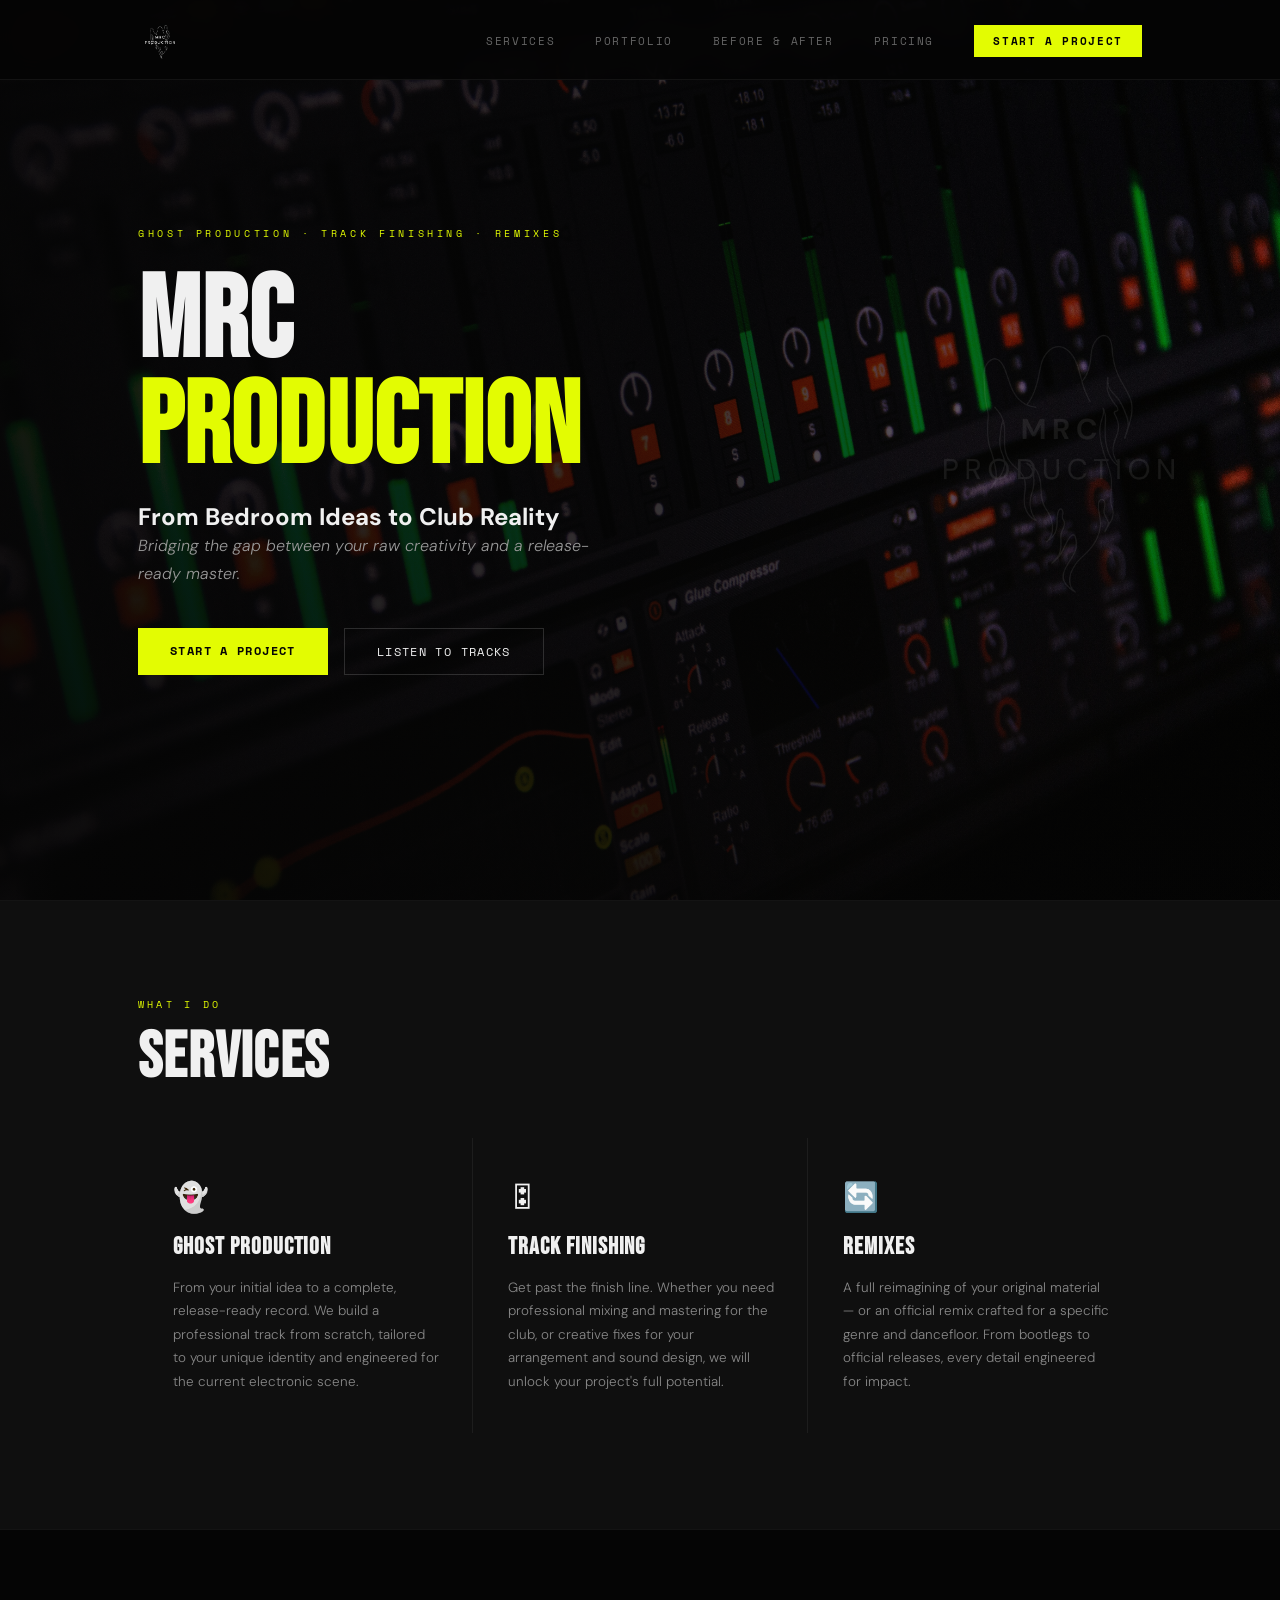
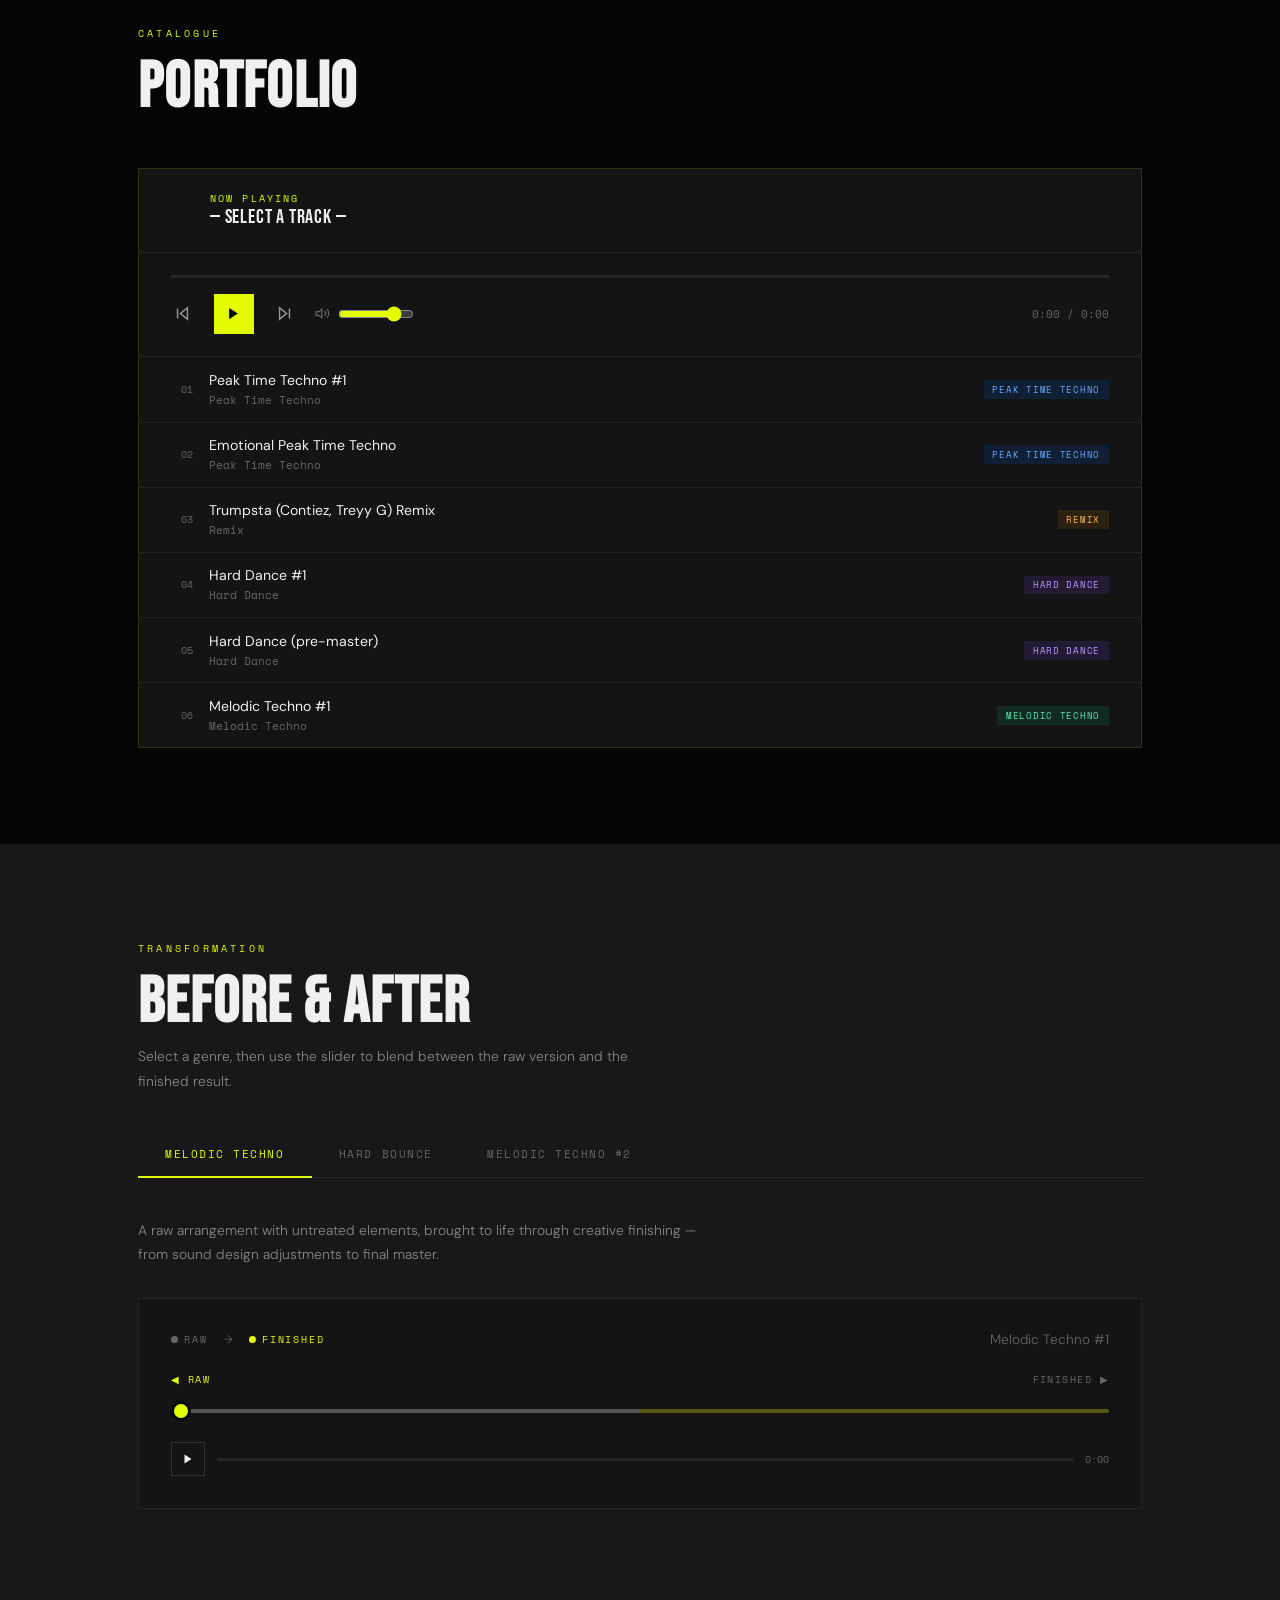
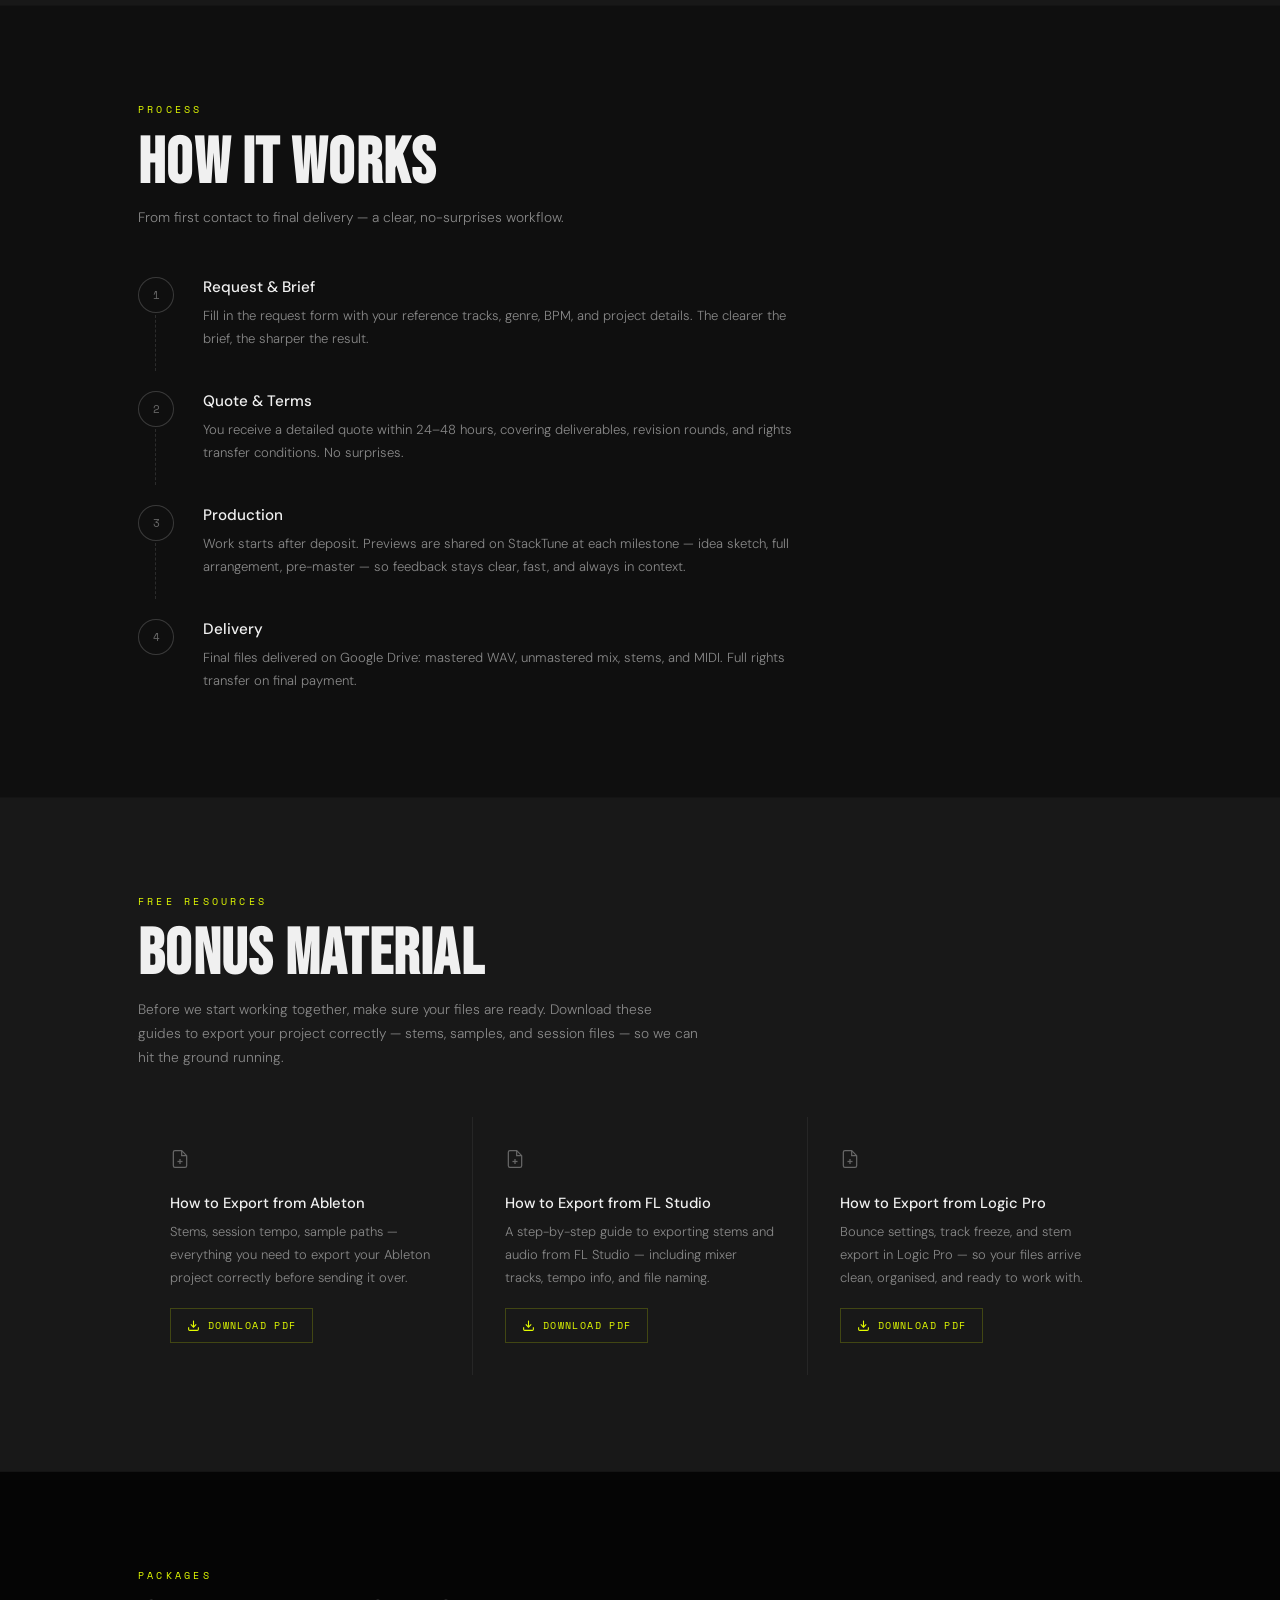
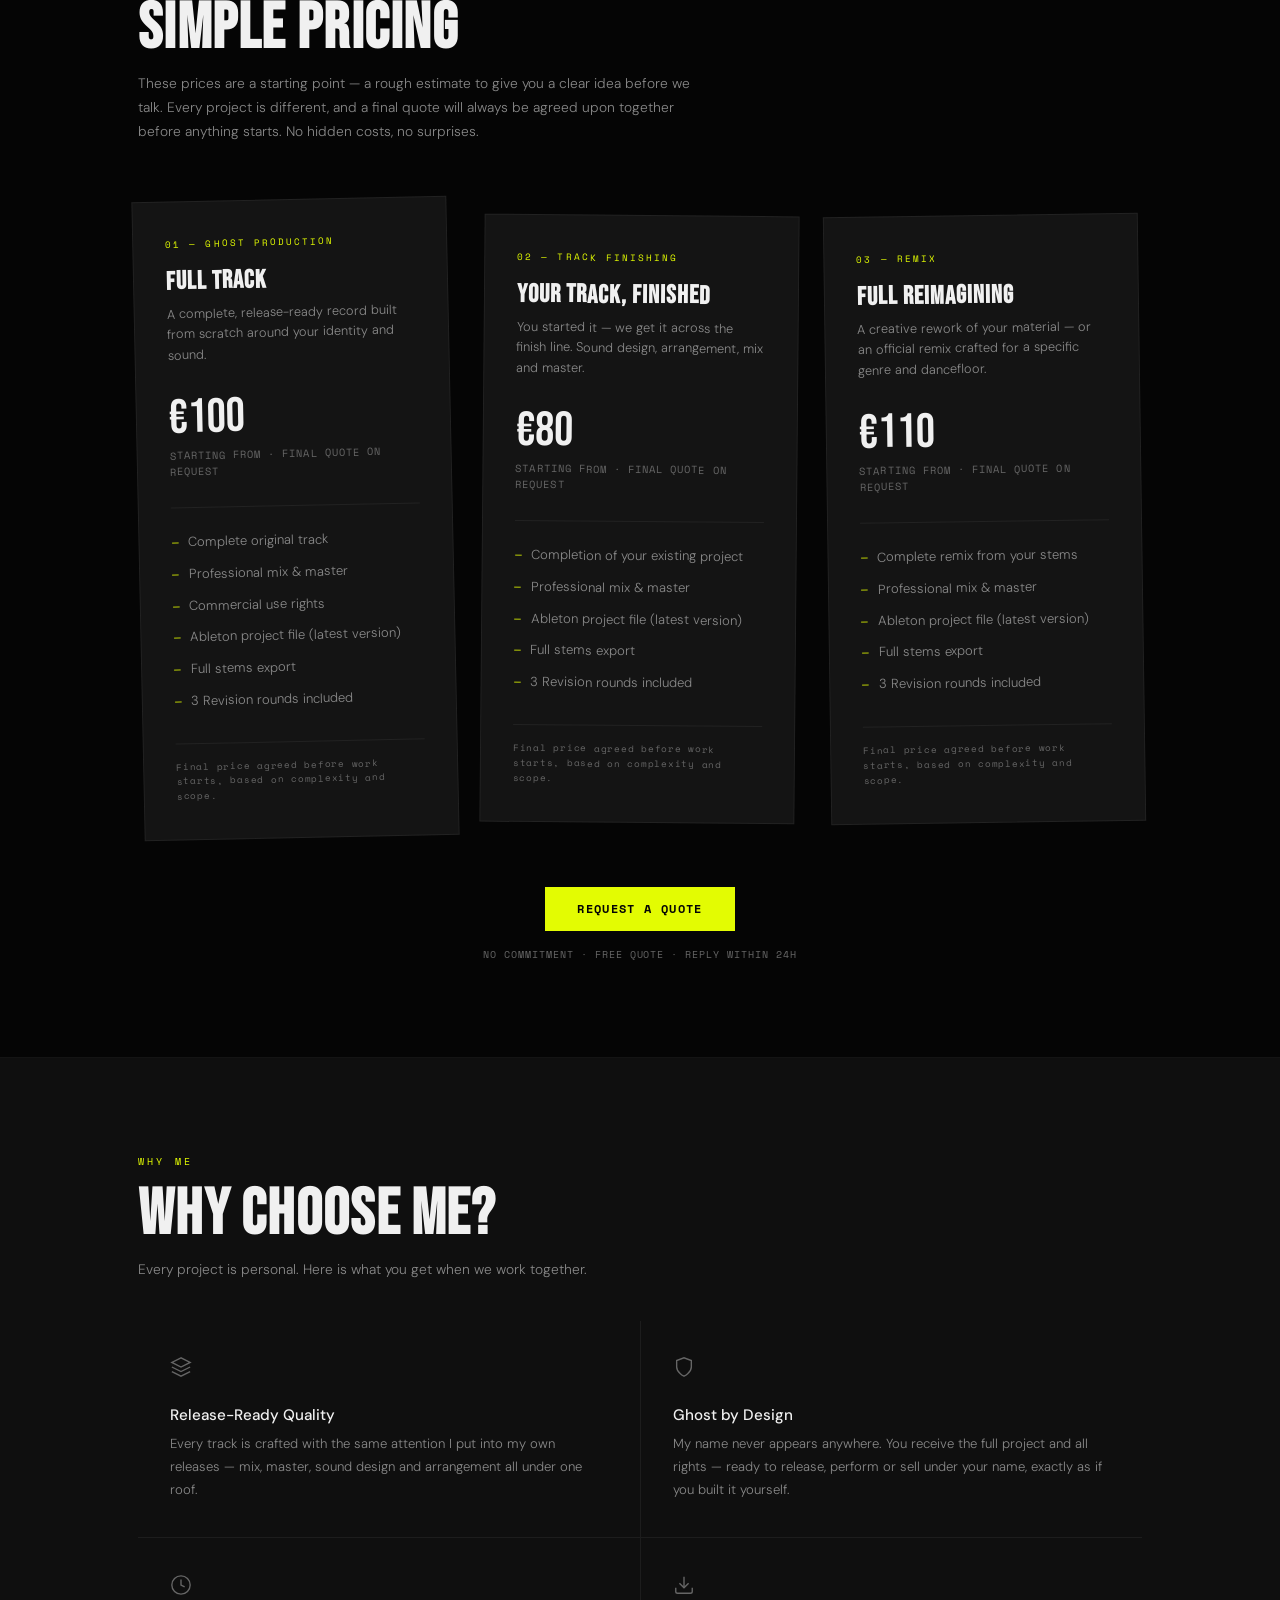
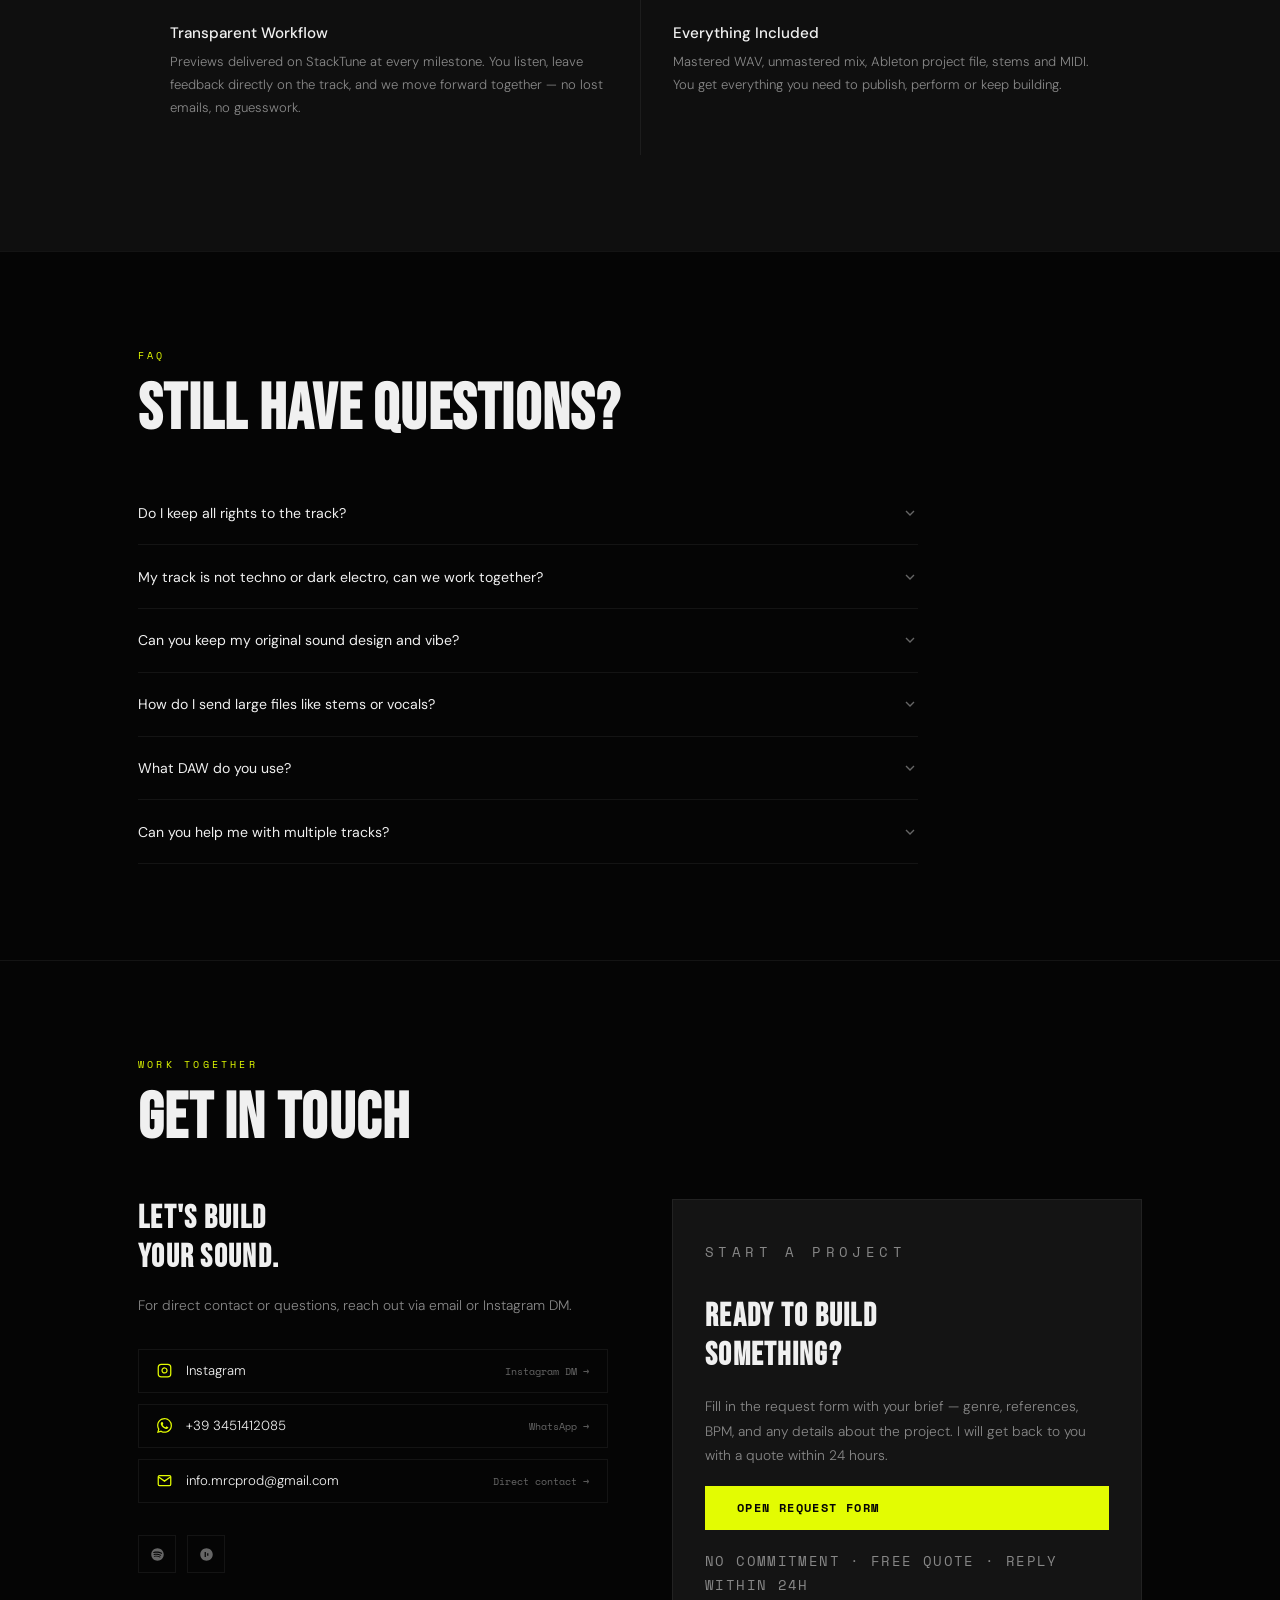
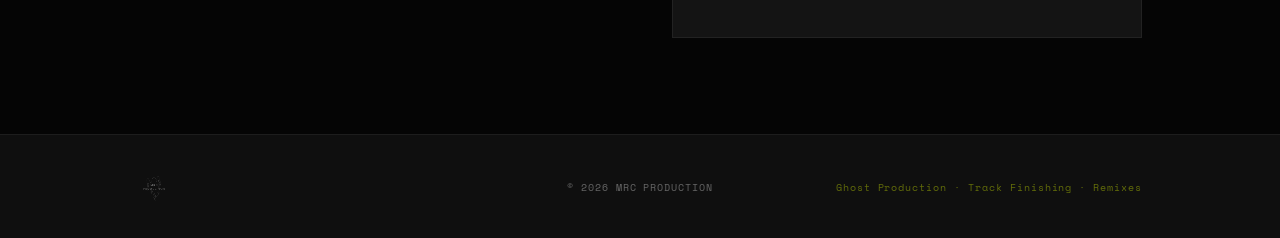
==== index.html @ 5db88b5e "Initial commit" ====
<!DOCTYPE html>
<html lang="en">
<head>
<meta charset="UTF-8">
<meta name="viewport" content="width=device-width, initial-scale=1.0">
<title>MRC Production</title>
<link rel="preconnect" href="https://fonts.googleapis.com">
<link rel="preconnect" href="https://fonts.gstatic.com" crossorigin>
<link href="https://fonts.googleapis.com/css2?family=Bebas+Neue&family=Space+Mono:ital,wght@0,400;0,700;1,400&family=DM+Sans:ital,wght@0,300;0,400;0,500;1,300&display=swap" rel="stylesheet">
<link rel="stylesheet" href="css/style.css">
</head>
<body>

<!-- NAV -->
<nav>
  <div class="nav-inner">
    <img src="img/logo.png" alt="MRC Production" class="nav-logo" id="nav-logo">
    <ul class="nav-links">
      <li><a href="#services">Services</a></li>
      <li><a href="#portfolio">Portfolio</a></li>
      <li><a href="#ba">Before &amp; After</a></li>
      <li><a href="#pricing">Pricing</a></li>
      <li><a href="#contact" class="nav-cta">Start a Project</a></li>
    </ul>
    <button class="nav-hamburger" id="nav-hamburger" aria-label="Menu">
      <span></span><span></span><span></span>
    </button>
  </div>
</nav>

<!-- MOBILE MENU OVERLAY -->
<div class="mobile-menu" id="mobile-menu">
  <ul>
    <li><a href="#services">Services</a></li>
    <li><a href="#portfolio">Portfolio</a></li>
    <li><a href="#ba">Before &amp; After</a></li>
    <li><a href="#pricing">Pricing</a></li>
    <li><a href="#contact" class="nav-cta">Start a Project</a></li>
  </ul>
</div>
  </div>


<!-- HERO -->
<section id="hero">
  <div class="hero-glow"></div>
  <img src="img/logo.png" alt="" class="hero-logo-bg" aria-hidden="true">
  <div class="container">
    <div class="hero-inner">
      <p class="hero-eyebrow">Ghost Production · Track Finishing · Remixes</p>
      <h1 class="hero-h1">MRC <br><em>PRODUCTION</em></h1>
      <h2 class="hero-h2">From Bedroom Ideas to Club Reality</h2>
      <p class="hero-sub">Bridging the gap between your raw creativity and a release-ready master.</p>
      <div class="hero-btns">
        <a href="https://tally.so/r/KYkYyA" target="_blank" class="btn-acid">Start a Project</a>
        <a href="#portfolio" class="btn-ghost">Listen to tracks</a>
      </div>
    </div>
  </div>
</section>

<hr class="divider">

<!-- SERVICES -->
<section id="services">
  <div class="container">
    <p class="s-tag">What I do</p>
    <h2 class="s-title">Services</h2>
    <div class="svc-grid">
      <div class="svc-card">
        <div class="svc-icon">👻</div>
        <h3>Ghost Production</h3>
        <p>From your initial idea to a complete, release-ready record. We build a professional track from scratch, tailored to your unique identity and engineered for the current electronic scene.</p>
      </div>
      <div class="svc-card">
        <div class="svc-icon">🎛</div>
        <h3>Track Finishing</h3>
        <p>Get past the finish line. Whether you need professional mixing and mastering for the club, or creative fixes for your arrangement and sound design, we will unlock your project's full potential.</p>
      </div>
      <div class="svc-card">
        <div class="svc-icon">🔄</div>
        <h3>Remixes</h3>
        <p>A full reimagining of your original material — or an official remix crafted for a specific genre and dancefloor. From bootlegs to official releases, every detail engineered for impact.</p>
      </div>
    </div>
  </div>
</section>

<hr class="divider">

<!-- PORTFOLIO -->
<section id="portfolio">
  <div class="container">
    <p class="s-tag">Catalogue</p>
    <h2 class="s-title">Portfolio</h2>
    <audio id="main-audio" preload="none"></audio>
    <div class="playlist-shell">
      <div class="pl-header">
        <div class="waveform" id="waveform">
          <div class="wb"></div><div class="wb"></div><div class="wb"></div>
          <div class="wb"></div><div class="wb"></div>
        </div>
        <div>
          <div class="np-label">Now Playing</div>
          <div id="np-title">— Select a track —</div>
        </div>
        <div id="np-genre"></div>
      </div>
      <div class="pl-controls">
        <div class="prog-wrap" id="main-prog-wrap"><div class="prog-fill" id="main-prog"></div></div>
        <div class="ctrl-row">
          <button class="cbtn" id="btn-prev">
            <svg width="17" height="17" viewBox="0 0 24 24" fill="none" stroke="currentColor" stroke-width="2"><polygon points="19 20 9 12 19 4 19 20"/><line x1="5" y1="19" x2="5" y2="5"/></svg>
          </button>
          <button class="pbtn" id="btn-play">
            <svg id="play-ic" width="15" height="15" viewBox="0 0 24 24" fill="currentColor"><polygon points="5 3 19 12 5 21 5 3"/></svg>
            <svg id="pause-ic" width="15" height="15" viewBox="0 0 24 24" fill="currentColor" style="display:none"><rect x="6" y="4" width="4" height="16"/><rect x="14" y="4" width="4" height="16"/></svg>
          </button>
          <button class="cbtn" id="btn-next">
            <svg width="17" height="17" viewBox="0 0 24 24" fill="none" stroke="currentColor" stroke-width="2"><polygon points="5 4 15 12 5 20 5 4"/><line x1="19" y1="5" x2="19" y2="19"/></svg>
          </button>
          <div class="vol-wrap">
            <svg width="15" height="15" viewBox="0 0 24 24" fill="none" stroke="currentColor" stroke-width="2" style="color:var(--muted)"><polygon points="11 5 6 9 2 9 2 15 6 15 11 19 11 5"/><path d="M19.07 4.93a10 10 0 0 1 0 14.14"/><path d="M15.54 8.46a5 5 0 0 1 0 7.07"/></svg>
            <input type="range" id="vol" min="0" max="1" step="0.05" value="0.8">
          </div>
          <div class="time-d"><span id="cur-t">0:00</span> / <span id="dur-t">0:00</span></div>
        </div>
      </div>
      <ul class="track-list" id="track-list"></ul>
    </div>
  </div>
</section>

<hr class="divider">

<!-- BEFORE / AFTER -->
<section id="ba">
  <div class="container">
    <p class="s-tag">Transformation</p>
    <h2 class="s-title">Before &amp; After</h2>
    <p style="color:#888;font-size:0.86rem;max-width:520px;line-height:1.75;margin-top:0.6rem">
      Select a genre, then use the slider to blend between the raw version and the finished result.
    </p>
    <div class="genre-tabs">
      <button class="gtab active" data-genre="melodic-techno">Melodic Techno</button>
      <button class="gtab" data-genre="hard-bounce">Hard Bounce</button>
      <button class="gtab" data-genre="melodic-techno-2">Melodic Techno #2</button>
    </div>

    <!-- MELODIC TECHNO PANEL -->
    <div class="ba-panel active" data-panel="melodic-techno">
      <p class="ba-desc">A raw arrangement with untreated elements, brought to life through creative finishing — from sound design adjustments to final master.</p>
      <div class="ab-player">
        <div class="ab-track-row">
          <div class="ab-labels">
            <span class="ab-lbl before"><span class="ab-dot dot-b"></span> Raw</span>
            <span style="color:var(--muted);font-size:0.7rem">→</span>
            <span class="ab-lbl after"><span class="ab-dot dot-a"></span> Finished</span>
          </div>
          <span class="ab-track-name" style="font-size:0.85rem;color:var(--muted)">Melodic Techno #1</span>
        </div>
        <div class="ab-slider-wrap">
          <div class="ab-slider-label">
            <span class="active-side" id="lbl-techno-l">◀ RAW</span>
            <span id="lbl-techno-r" style="color:var(--muted)">FINISHED ▶</span>
          </div>
          <input type="range" class="ab-range" min="0" max="100" value="0" id="ab-techno-slider">
        </div>
        <div class="mini-play-row" id="ab-techno-player">
          <button class="mini-pbtn" id="ab-techno-btn">
            <svg width="12" height="12" viewBox="0 0 24 24" fill="currentColor"><polygon points="5 3 19 12 5 21 5 3"/></svg>
          </button>
          <div class="mini-prog" id="ab-techno-prog"><div class="mini-fill" id="ab-techno-fill"></div></div>
          <div class="mini-time" id="ab-techno-time">0:00</div>
        </div>
      </div>
    </div>

    <!-- HARD BOUNCE PANEL -->
    <div class="ba-panel" data-panel="hard-bounce">
      <p class="ba-desc">A raw creative sketch built around a precise client brief — taken from rough idea to finished record through sound design, arrangement and full technical treatment.</p>
      <div class="ab-player">
        <div class="ab-track-row">
          <div class="ab-labels">
            <span class="ab-lbl before"><span class="ab-dot dot-b"></span> Raw</span>
            <span style="color:var(--muted);font-size:0.7rem">→</span>
            <span class="ab-lbl after"><span class="ab-dot dot-a"></span> Finished</span>
          </div>
          <span class="ab-track-name" style="font-size:0.85rem;color:var(--muted)">Hard Bounce #1</span>
        </div>
        <div class="ab-slider-wrap">
          <div class="ab-slider-label">
            <span class="active-side" id="lbl-dark-l">◀ RAW</span>
            <span id="lbl-dark-r" style="color:var(--muted)">FINISHED ▶</span>
          </div>
          <input type="range" class="ab-range" min="0" max="100" value="0" id="ab-dark-slider">
        </div>
        <div class="mini-play-row" id="ab-dark-player">
          <button class="mini-pbtn" id="ab-dark-btn">
            <svg width="12" height="12" viewBox="0 0 24 24" fill="currentColor"><polygon points="5 3 19 12 5 21 5 3"/></svg>
          </button>
          <div class="mini-prog" id="ab-dark-prog"><div class="mini-fill" id="ab-dark-fill"></div></div>
          <div class="mini-time" id="ab-dark-time">0:00</div>
        </div>
      </div>
    </div>

    <!-- MELODIC TECHNO 2 PANEL -->
    <div class="ba-panel" data-panel="melodic-techno-2">
      <p class="ba-desc">A delicate, hypnotic track where the subtleties matter most — clean space, tonal balance, and movement refined from demo to release.</p>
      <div class="ab-player">
        <div class="ab-track-row">
          <div class="ab-labels">
            <span class="ab-lbl before"><span class="ab-dot dot-b"></span> Raw</span>
            <span style="color:var(--muted);font-size:0.7rem">→</span>
            <span class="ab-lbl after"><span class="ab-dot dot-a"></span> Finished</span>
          </div>
          <span class="ab-track-name" style="font-size:0.85rem;color:var(--muted)">Melodic Techno #2</span>
        </div>
        <div class="ab-slider-wrap">
          <div class="ab-slider-label">
            <span class="active-side" id="lbl-min-l">◀ RAW</span>
            <span id="lbl-min-r" style="color:var(--muted)">FINISHED ▶</span>
          </div>
          <input type="range" class="ab-range" min="0" max="100" value="0" id="ab-min-slider">
        </div>
        <div class="mini-play-row" id="ab-min-player">
          <button class="mini-pbtn" id="ab-min-btn">
            <svg width="12" height="12" viewBox="0 0 24 24" fill="currentColor"><polygon points="5 3 19 12 5 21 5 3"/></svg>
          </button>
          <div class="mini-prog" id="ab-min-prog"><div class="mini-fill" id="ab-min-fill"></div></div>
          <div class="mini-time" id="ab-min-time">0:00</div>
        </div>
      </div>
    </div>
  </div>
</section>

<hr class="divider">

<!-- HOW I WORK -->
<section id="how">
  <div class="container">
    <p class="s-tag">Process</p>
    <h2 class="s-title">How It Works</h2>
    <p style="color:#888;font-size:0.86rem;max-width:520px;line-height:1.75;margin-top:0.6rem">
      From first contact to final delivery — a clear, no-surprises workflow.
    </p>
    <div class="how-list">
      <div class="how-item">
        <div class="how-num">1</div>
        <div class="how-body">
          <h3>Request &amp; Brief</h3>
          <p>Fill in the request form with your reference tracks, genre, BPM, and project details. The clearer the brief, the sharper the result.</p>
        </div>
      </div>
      <div class="how-item">
        <div class="how-num">2</div>
        <div class="how-body">
          <h3>Quote &amp; Terms</h3>
          <p>You receive a detailed quote within 24–48 hours, covering deliverables, revision rounds, and rights transfer conditions. No surprises.</p>
        </div>
      </div>
      <div class="how-item">
        <div class="how-num">3</div>
        <div class="how-body">
          <h3>Production</h3>
          <p>Work starts after deposit. Previews are shared on StackTune at each milestone — idea sketch, full arrangement, pre-master — so feedback stays clear, fast, and always in context.</p>
        </div>
      </div>
      <div class="how-item">
        <div class="how-num">4</div>
        <div class="how-body">
          <h3>Delivery</h3>
          <p>Final files delivered on Google Drive: mastered WAV, unmastered mix, stems, and MIDI. Full rights transfer on final payment.</p>
        </div>
      </div>
    </div>
  </div>
</section>

<hr class="divider">

<!-- BONUS MATERIAL -->
<section id="bonus">
  <div class="container">
    <p class="s-tag">Free Resources</p>
    <h2 class="s-title">Bonus Material</h2>
    <p class="bonus-intro">
      Before we start working together, make sure your files are ready.
      Download these guides to export your project correctly — stems, samples, and session files — so we can hit the ground running.
    </p>
    <div class="bonus-grid">

      <div class="bonus-card reveal">
        <div class="bonus-icon">
          <svg width="20" height="20" viewBox="0 0 24 24" fill="none" stroke="currentColor" stroke-width="1.5"><path d="M14 2H6a2 2 0 0 0-2 2v16a2 2 0 0 0 2 2h12a2 2 0 0 0 2-2V8z"/><polyline points="14 2 14 8 20 8"/><line x1="12" y1="18" x2="12" y2="12"/><line x1="9" y1="15" x2="15" y2="15"/></svg>
        </div>
        <div class="bonus-body">
          <h3>How to Export from Ableton</h3>
          <p>Stems, session tempo, sample paths — everything you need to export your Ableton project correctly before sending it over.</p>
        </div>
        <a href="pdf/export-ableton.pdf" target="_blank" class="bonus-dl" download>
          <svg width="13" height="13" viewBox="0 0 24 24" fill="none" stroke="currentColor" stroke-width="2"><path d="M21 15v4a2 2 0 0 1-2 2H5a2 2 0 0 1-2-2v-4"/><polyline points="7 10 12 15 17 10"/><line x1="12" y1="15" x2="12" y2="3"/></svg>
          Download PDF
        </a>
      </div>

      <div class="bonus-card reveal">
        <div class="bonus-icon">
          <svg width="20" height="20" viewBox="0 0 24 24" fill="none" stroke="currentColor" stroke-width="1.5"><path d="M14 2H6a2 2 0 0 0-2 2v16a2 2 0 0 0 2 2h12a2 2 0 0 0 2-2V8z"/><polyline points="14 2 14 8 20 8"/><line x1="12" y1="18" x2="12" y2="12"/><line x1="9" y1="15" x2="15" y2="15"/></svg>
        </div>
        <div class="bonus-body">
          <h3>How to Export from FL Studio</h3>
          <p>A step-by-step guide to exporting stems and audio from FL Studio — including mixer tracks, tempo info, and file naming.</p>
        </div>
        <a href="pdf/export-fl-studio.pdf" target="_blank" class="bonus-dl" download>
          <svg width="13" height="13" viewBox="0 0 24 24" fill="none" stroke="currentColor" stroke-width="2"><path d="M21 15v4a2 2 0 0 1-2 2H5a2 2 0 0 1-2-2v-4"/><polyline points="7 10 12 15 17 10"/><line x1="12" y1="15" x2="12" y2="3"/></svg>
          Download PDF
        </a>
      </div>

      <div class="bonus-card reveal">
        <div class="bonus-icon">
          <svg width="20" height="20" viewBox="0 0 24 24" fill="none" stroke="currentColor" stroke-width="1.5"><path d="M14 2H6a2 2 0 0 0-2 2v16a2 2 0 0 0 2 2h12a2 2 0 0 0 2-2V8z"/><polyline points="14 2 14 8 20 8"/><line x1="12" y1="18" x2="12" y2="12"/><line x1="9" y1="15" x2="15" y2="15"/></svg>
        </div>
        <div class="bonus-body">
          <h3>How to Export from Logic Pro</h3>
          <p>Bounce settings, track freeze, and stem export in Logic Pro — so your files arrive clean, organised, and ready to work with.</p>
        </div>
        <a href="pdf/export-logic.pdf" target="_blank" class="bonus-dl" download>
          <svg width="13" height="13" viewBox="0 0 24 24" fill="none" stroke="currentColor" stroke-width="2"><path d="M21 15v4a2 2 0 0 1-2 2H5a2 2 0 0 1-2-2v-4"/><polyline points="7 10 12 15 17 10"/><line x1="12" y1="15" x2="12" y2="3"/></svg>
          Download PDF
        </a>
      </div>

    </div>
  </div>
</section>

<hr class="divider">

<!-- PRICING -->
<section id="pricing">
  <div class="container">
    <p class="s-tag">Packages</p>
    <h2 class="s-title">Simple Pricing</h2>
    <p class="pricing-intro">
      These prices are a starting point — a rough estimate to give you a clear idea before we talk.
      Every project is different, and a final quote will always be agreed upon together before anything starts.
      No hidden costs, no surprises.
    </p>

    <div class="pricing-grid">

      <!-- GHOST PRODUCTION -->
      <div class="pricing-card">
        <div class="pricing-tag">01 — Ghost Production</div>
        <h3>Full Track</h3>
        <p class="pricing-sub">A complete, release-ready record built from scratch around your identity and sound.</p>
        <div class="pricing-price">
          <span class="amount">€100</span>
          <span class="suffix">STARTING FROM · FINAL QUOTE ON REQUEST</span>
        </div>
        <hr class="pricing-divider">
        <ul class="pricing-features">
          <li>Complete original track</li>
          <li>Professional mix &amp; master</li>
          <li>Commercial use rights</li>
          <li>Ableton project file (latest version)</li>
          <li>Full stems export</li>
          <li>3 Revision rounds included</li>
        </ul>
        <p class="pricing-disclaimer">Final price agreed before work starts, based on complexity and scope.</p>
      </div>

      <!-- TRACK FINISHING -->
      <div class="pricing-card">
        <div class="pricing-tag">02 — Track Finishing</div>
        <h3>Your Track, Finished</h3>
        <p class="pricing-sub">You started it — we get it across the finish line. Sound design, arrangement, mix and master.</p>
        <div class="pricing-price">
          <span class="amount">€80</span>
          <span class="suffix">STARTING FROM · FINAL QUOTE ON REQUEST</span>
        </div>
        <hr class="pricing-divider">
        <ul class="pricing-features">
          <li>Completion of your existing project</li>
          <li>Professional mix &amp; master</li>
          <li>Ableton project file (latest version)</li>
          <li>Full stems export</li>
          <li>3 Revision rounds included</li>
        </ul>
        <p class="pricing-disclaimer">Final price agreed before work starts, based on complexity and scope.</p>
      </div>

      <!-- REMIX -->
      <div class="pricing-card">
        <div class="pricing-tag">03 — Remix</div>
        <h3>Full Reimagining</h3>
        <p class="pricing-sub">A creative rework of your material — or an official remix crafted for a specific genre and dancefloor.</p>
        <div class="pricing-price">
          <span class="amount">€110</span>
          <span class="suffix">STARTING FROM · FINAL QUOTE ON REQUEST</span>
        </div>
        <hr class="pricing-divider">
        <ul class="pricing-features">
          <li>Complete remix from your stems</li>
          <li>Professional mix &amp; master</li>
          <li>Ableton project file (latest version)</li>
          <li>Full stems export</li>
          <li>3 Revision rounds included</li>
        </ul>
        <p class="pricing-disclaimer">Final price agreed before work starts, based on complexity and scope.</p>
      </div>

    </div>

    <div class="pricing-cta">
      <a href="https://tally.so/r/KYkYyA" target="_blank" class="btn-acid">Request a Quote</a>
      <p>NO COMMITMENT · FREE QUOTE · REPLY WITHIN 24H</p>
    </div>
  </div>
</section>

<hr class="divider">

<!-- WHY CHOOSE ME -->
<section id="why">
  <div class="container">
    <p class="s-tag">Why Me</p>
    <h2 class="s-title">Why Choose Me?</h2>
    <p class="why-intro">Every project is personal. Here is what you get when we work together.</p>

    <div class="why-grid">

      <div class="why-card">
        <div class="why-icon">
          <svg width="22" height="22" viewBox="0 0 24 24" fill="none" stroke="currentColor" stroke-width="1.5">
            <path d="M12 2L2 7l10 5 10-5-10-5z"/><path d="M2 17l10 5 10-5"/><path d="M2 12l10 5 10-5"/>
          </svg>
        </div>
        <h3>Release-Ready Quality</h3>
        <p>Every track is crafted with the same attention I put into my own releases — mix, master, sound design and arrangement all under one roof.</p>
      </div>

      <div class="why-card">
        <div class="why-icon">
          <svg width="22" height="22" viewBox="0 0 24 24" fill="none" stroke="currentColor" stroke-width="1.5">
            <path d="M12 22s8-4 8-10V5l-8-3-8 3v7c0 6 8 10 8 10z"/>
          </svg>
        </div>
        <h3>Ghost by Design</h3>
        <p>My name never appears anywhere. You receive the full project and all rights — ready to release, perform or sell under your name, exactly as if you built it yourself.</p>
      </div>

      <div class="why-card">
        <div class="why-icon">
          <svg width="22" height="22" viewBox="0 0 24 24" fill="none" stroke="currentColor" stroke-width="1.5">
            <circle cx="12" cy="12" r="10"/><polyline points="12 6 12 12 16 14"/>
          </svg>
        </div>
        <h3>Transparent Workflow</h3>
        <p>Previews delivered on StackTune at every milestone. You listen, leave feedback directly on the track, and we move forward together — no lost emails, no guesswork.</p>
      </div>

      <div class="why-card">
        <div class="why-icon">
          <svg width="22" height="22" viewBox="0 0 24 24" fill="none" stroke="currentColor" stroke-width="1.5">
            <path d="M21 15v4a2 2 0 0 1-2 2H5a2 2 0 0 1-2-2v-4"/><polyline points="7 10 12 15 17 10"/><line x1="12" y1="15" x2="12" y2="3"/>
          </svg>
        </div>
        <h3>Everything Included</h3>
        <p>Mastered WAV, unmastered mix, Ableton project file, stems and MIDI. You get everything you need to publish, perform or keep building.</p>
      </div>

    </div>
  </div>
</section>

<hr class="divider">

<!-- FAQ -->
<section id="faq">
  <div class="container">
    <p class="s-tag">FAQ</p>
    <h2 class="s-title">Still Have Questions?</h2>

    <div class="faq-list">

      <div class="faq-item">
        <button class="faq-question">
          <span>Do I keep all rights to the track?</span>
          <svg class="faq-arrow" width="16" height="16" viewBox="0 0 24 24" fill="none" stroke="currentColor" stroke-width="2"><polyline points="6 9 12 15 18 9"/></svg>
        </button>
        <div class="faq-answer">
          <p>Yes, fully. On final payment you receive a complete transfer of rights — no co-credits, no royalty claims, no NDA to chase. The track is yours to release, sell or perform under your name with no strings attached.</p>
        </div>
      </div>

      <div class="faq-item">
        <button class="faq-question">
          <span>My track is not techno or dark electro, can we work together?</span>
          <svg class="faq-arrow" width="16" height="16" viewBox="0 0 24 24" fill="none" stroke="currentColor" stroke-width="2"><polyline points="6 9 12 15 18 9"/></svg>
        </button>
        <div class="faq-answer">
          <p>Techno, dark electro and minimal are where I work best, but I am open to adjacent genres — industrial, EBM, dub techno, experimental club music. If you are unsure, just send a brief and we will figure out together if it is a good fit.</p>
        </div>
      </div>

      <div class="faq-item">
        <button class="faq-question">
          <span>Can you keep my original sound design and vibe?</span>
          <svg class="faq-arrow" width="16" height="16" viewBox="0 0 24 24" fill="none" stroke="currentColor" stroke-width="2"><polyline points="6 9 12 15 18 9"/></svg>
        </button>
        <div class="faq-answer">
          <p>Absolutely — preserving your identity is the whole point. Share reference tracks, describe your sound, and send whatever you have already built. The brief stage exists precisely to make sure the result sounds like you, not like me.</p>
        </div>
      </div>

      <div class="faq-item">
        <button class="faq-question">
          <span>How do I send large files like stems or vocals?</span>
          <svg class="faq-arrow" width="16" height="16" viewBox="0 0 24 24" fill="none" stroke="currentColor" stroke-width="2"><polyline points="6 9 12 15 18 9"/></svg>
        </button>
        <div class="faq-answer">
          <p>Google Drive or WeTransfer both work fine. Once the project is confirmed I will send you a shared folder where you can drop everything — stems, samples, vocals, references. No need to compress or rename anything, just upload as is.</p>
        </div>
      </div>

      <div class="faq-item">
        <button class="faq-question">
          <span>What DAW do you use?</span>
          <svg class="faq-arrow" width="16" height="16" viewBox="0 0 24 24" fill="none" stroke="currentColor" stroke-width="2"><polyline points="6 9 12 15 18 9"/></svg>
        </button>
        <div class="faq-answer">
          <p>I work exclusively in Ableton Live (latest version). Every project is delivered with the full Ableton session, organised and labelled, so you can open it, edit it or continue building on top of it without any issues.</p>
        </div>
      </div>

      <div class="faq-item">
        <button class="faq-question">
          <span>Can you help me with multiple tracks?</span>
          <svg class="faq-arrow" width="16" height="16" viewBox="0 0 24 24" fill="none" stroke="currentColor" stroke-width="2"><polyline points="6 9 12 15 18 9"/></svg>
        </button>
        <div class="faq-answer">
          <p>Yes, and it tends to work even better over time — the more we collaborate, the sharper the results become. If you have an EP or a series of tracks in mind, mention it in the brief and we can discuss a plan that makes sense for the scope.</p>
        </div>
      </div>

    </div>
  </div>
</section>

<hr class="divider">

<!-- CONTACT -->
<section id="contact">
  <div class="container">
    <p class="s-tag">Work together</p>
    <h2 class="s-title">Get in Touch</h2>
    <div class="contact-grid">
      <div class="contact-l">
        <h3>Let's build<br>your sound.</h3>
        <p>For direct contact or questions, reach out via email or Instagram DM.</p>
        <div class="platform-links">
          <a href="https://www.instagram.com/dariomrc_/" target="_blank" class="plink">
            <svg width="15" height="15" viewBox="0 0 24 24" fill="none" stroke="currentColor" stroke-width="2" style="color:var(--acid)"><rect x="2" y="2" width="20" height="20" rx="5" ry="5"/><path d="M16 11.37A4 4 0 1 1 12.63 8 4 4 0 0 1 16 11.37z"/><line x1="17.5" y1="6.5" x2="17.51" y2="6.5"/></svg>
            Instagram
            <span>Instagram DM →</span>
          </a>
          <a href="https://wa.me/393451412085" target="_blank" class="plink">
            <svg width="15" height="15" viewBox="0 0 24 24" fill="currentColor" style="color:var(--acid)"><path d="M17.472 14.382c-.297-.149-1.758-.867-2.03-.967-.273-.099-.471-.148-.67.15-.197.297-.767.966-.94 1.164-.173.199-.347.223-.644.075-.297-.15-1.255-.463-2.39-1.475-.883-.788-1.48-1.761-1.653-2.059-.173-.297-.018-.458.13-.606.134-.133.298-.347.446-.52.149-.174.198-.298.298-.497.099-.198.05-.371-.025-.52-.075-.149-.669-1.612-.916-2.207-.242-.579-.487-.5-.669-.51-.173-.008-.371-.01-.57-.01-.198 0-.52.074-.792.372-.272.297-1.04 1.016-1.04 2.479 0 1.462 1.065 2.875 1.213 3.074.149.198 2.096 3.2 5.077 4.487.709.306 1.262.489 1.694.625.712.227 1.36.195 1.871.118.571-.085 1.758-.719 2.006-1.413.248-.694.248-1.289.173-1.413-.074-.124-.272-.198-.57-.347m-5.421 7.403h-.004a9.87 9.87 0 0 1-5.031-1.378l-.361-.214-3.741.982.998-3.648-.235-.374a9.86 9.86 0 0 1-1.51-5.26c.001-5.45 4.436-9.884 9.888-9.884 2.64 0 5.122 1.03 6.988 2.898a9.825 9.825 0 0 1 2.893 6.994c-.003 5.45-4.437 9.884-9.885 9.884m8.413-18.297A11.815 11.815 0 0 0 12.05 0C5.495 0 .16 5.335.157 11.892c0 2.096.547 4.142 1.588 5.945L.057 24l6.305-1.654a11.882 11.882 0 0 0 5.683 1.448h.005c6.554 0 11.89-5.335 11.893-11.893a11.821 11.821 0 0 0-3.48-8.413z"/></svg>
            +39 3451412085
            <span>WhatsApp →</span>
          </a>
          <a href="mailto:info.mrcprod@gmail.com" class="plink">
            <svg width="15" height="15" viewBox="0 0 24 24" fill="none" stroke="currentColor" stroke-width="2" style="color:var(--acid)"><path d="M4 4h16c1.1 0 2 .9 2 2v12c0 1.1-.9 2-2 2H4c-1.1 0-2-.9-2-2V6c0-1.1.9-2 2-2z"/><polyline points="22,6 12,13 2,6"/></svg>
            info.mrcprod@gmail.com
            <span>Direct contact →</span>
          </a>
        </div>
        <div class="social-row">
          <a href="https://open.spotify.com/intl-it/artist/6VQ0Bo8JkMjEYPoqm6rpOe?si=LOqRuk-kR5mEwkKFVgA6pg" target="_blank" class="social-btn" title="Spotify">
            <svg width="15" height="15" viewBox="0 0 24 24" fill="currentColor"><path d="M12 2C6.477 2 2 6.477 2 12s4.477 10 10 10 10-4.477 10-10S17.523 2 12 2zm4.586 14.424a.622.622 0 0 1-.857.207c-2.348-1.435-5.304-1.76-8.785-.964a.623.623 0 0 1-.277-1.215c3.809-.87 7.077-.496 9.712 1.115a.622.622 0 0 1 .207.857zm1.223-2.722a.78.78 0 0 1-1.072.257c-2.687-1.652-6.785-2.131-9.965-1.166a.78.78 0 0 1-.973-.519.781.781 0 0 1 .52-.973c3.632-1.102 8.147-.568 11.233 1.329a.78.78 0 0 1 .257 1.072zm.105-2.835C14.692 8.95 9.375 8.775 6.297 9.71a.937.937 0 1 1-.543-1.793c3.532-1.072 9.404-.865 13.115 1.338a.937.937 0 0 1-.955 1.612z"/></svg>
          </a>
          <a href="https://www.beatport.com/it/artist/dario-mrc/899300" target="_blank" class="social-btn" title="Beatport">
            <svg width="15" height="15" viewBox="0 0 24 24" fill="currentColor"><path d="M12 2C6.48 2 2 6.48 2 12s4.48 10 10 10 10-4.48 10-10S17.52 2 12 2zm-1 14H9V8h2v8zm4-2h-2v-4h2v4z"/></svg>
          </a>
        </div>
      </div>
      <div class="contact-r">
        <div class="contact-cta-box">
          <p class="s-tag">Start a project</p>
          <h3>Ready to build<br>something?</h3>
          <p>Fill in the request form with your brief — genre, references, BPM, and any details about the project. I will get back to you with a quote within 24 hours.</p>
          <a href="https://tally.so/r/KYkYyA" target="_blank" class="btn-acid">Open Request Form</a>
          <p class="contact-cta-note">NO COMMITMENT · FREE QUOTE · REPLY WITHIN 24H</p>
        </div>
      </div>
    </div>
  </div>
</section>

<!-- FOOTER -->
<footer>
  <div class="footer-inner">
    <img src="img/logo.png" alt="MRC Production" class="footer-logo">
    <div class="footer-copy">© 2026 MRC PRODUCTION</div>
    <div class="footer-tag">Ghost Production · Track Finishing · Remixes</div>
  </div>
</footer>

<script src="js/main.js"></script>

<script>
document.querySelectorAll(".faq-question").forEach(btn=>{
  btn.addEventListener("click",()=>{
    const item=btn.closest(".faq-item");
    const isOpen=item.classList.contains("open");
    document.querySelectorAll(".faq-item").forEach(i=>i.classList.remove("open"));
    if(!isOpen) item.classList.add("open");
  });
});
</script>

<script>
const hamburger = document.getElementById("nav-hamburger");
const mobileMenu = document.getElementById("mobile-menu");
const navLogo = document.getElementById("nav-logo");

function toggleMenu(){
  hamburger.classList.toggle("open");
  mobileMenu.classList.toggle("open");
}

hamburger.addEventListener("click", toggleMenu);
navLogo.addEventListener("click", ()=>{
  if(window.innerWidth <= 768) toggleMenu();
});

mobileMenu.querySelectorAll("a").forEach(link=>{
  link.addEventListener("click", ()=>{
    hamburger.classList.remove("open");
    mobileMenu.classList.remove("open");
  });
});

const observer = new IntersectionObserver((entries)=>{
  entries.forEach(entry=>{
    if(entry.isIntersecting){
      entry.target.classList.add("visible");
    }
  });
},{threshold:0.15});

document.querySelectorAll(
  ".svc-card, .how-item, .pricing-card, .why-card, .faq-item, .plink, .bonus-card"
).forEach(el=>{
  el.classList.add("reveal");
  observer.observe(el);
});
</script>



</body>
</html>
---- css/style.css ----
:root{
  --acid:#E3FC02;
  --blue:#0061F5;
  --black:#050505;
  --dark:#0f0f0f;
  --mid:#181818;
  --card:#141414;
  --border:rgba(255,255,255,0.06);
  --muted:#666;
  --white:#f0f0f0;
}
*,*::before,*::after{box-sizing:border-box;margin:0;padding:0}
html{scroll-behavior:smooth}
body{background:var(--black);color:var(--white);font-family:'DM Sans',sans-serif;font-weight:300;overflow-x:hidden}

/* CONTAINER */
.container{
  width:100%;
  max-width:1100px;
  margin:0 auto;
  padding:0 3rem;
}

/* NAV */
nav{position:fixed;top:0;left:0;right:0;z-index:100;background:rgba(5,5,5,0.9);backdrop-filter:blur(16px);border-bottom:1px solid var(--border)}
.nav-inner{max-width:1100px;margin:0 auto;padding:1.1rem 3rem;display:flex;align-items:center;justify-content:space-between;}
.nav-logo{height:44px;filter:brightness(0) invert(1)}
.nav-links{display:flex;gap:2.5rem;list-style:none}
.nav-links a{color:var(--muted);text-decoration:none;font-family:'Space Mono',monospace;font-size:0.68rem;letter-spacing:0.15em;text-transform:uppercase;transition:color 0.2s}
.nav-links a:hover{color:var(--acid)}
.nav-cta{background:var(--acid)!important;color:var(--black)!important;padding:0.5rem 1.2rem;font-weight:700!important}

/* HAMBURGER + MOBILE MENU */
.nav-hamburger{display:none;flex-direction:column;gap:5px;background:none;border:none;cursor:pointer;padding:0.2rem;z-index:101}
.nav-hamburger span{display:block;width:22px;height:2px;background:var(--white);transition:transform 0.25s,opacity 0.25s}
.nav-hamburger.open span:nth-child(1){transform:translateY(7px) rotate(45deg)}
.nav-hamburger.open span:nth-child(2){opacity:0}
.nav-hamburger.open span:nth-child(3){transform:translateY(-7px) rotate(-45deg)}

.mobile-menu{
  display:none;
  position:fixed;
  inset:0;
  z-index:99;
  background:rgba(5,5,5,0.97);
  backdrop-filter:blur(16px);
  flex-direction:column;
  align-items:center;
  justify-content:center;
}
.mobile-menu.open{display:flex}
.mobile-menu ul{list-style:none;display:flex;flex-direction:column;align-items:center;gap:2.5rem}
.mobile-menu a{font-family:'Bebas Neue',sans-serif;font-size:2.5rem;letter-spacing:0.08em;color:var(--white);text-decoration:none;transition:color 0.2s}
.mobile-menu a:hover{color:var(--acid)}
.mobile-menu a:active{color:var(--acid)}
.mobile-menu .nav-cta{background:var(--acid);color:var(--black)!important;padding:0.5rem 1.5rem}

@media(max-width:768px){
  .nav-hamburger{display:flex}
  /* #nav-logo{cursor:pointer} */
}

/* SCROLL ANIMATIONS */
.reveal{
  opacity:0;
  transform:translateY(24px);
  transition:opacity 0.5s ease, transform 0.5s ease;
}
.reveal.visible{
  opacity:1;
  transform:translateY(0);
}

/* HERO */
#hero{min-height:100vh;display:flex;align-items:center;position:relative;overflow:hidden;background:url('../img/hero-bg.jpg') center center / cover no-repeat;}
.hero-glow{
  position:absolute;
  inset:0;
  background:
    linear-gradient(to right, rgba(5,5,5,0.92) 0%, rgba(5,5,5,0.75) 55%, rgba(5,5,5,0.3) 100%),
    linear-gradient(to top, rgba(5,5,5,0.6) 0%, transparent 50%);
}
.hero-logo-bg{position:absolute;right:4%;top:50%;transform:translateY(-50%);width:340px;opacity:0.08;filter:brightness(0) invert(1);pointer-events:none;user-select:none}
.hero-inner{position:relative;z-index:1;max-width:680px}
.hero-eyebrow{font-family:'Space Mono',monospace;font-size:0.65rem;letter-spacing:0.35em;text-transform:uppercase;color:var(--acid);margin-bottom:1.8rem}
.hero-h1{font-family:'Bebas Neue',sans-serif;font-size:clamp(3.5rem,9vw,8.5rem);line-height:0.92;letter-spacing:0.01em;color:var(--white);margin-bottom:1.2rem}
.hero-h1 em{color:var(--acid);font-style:normal}
.hero-sub{font-size:1rem;color:#999;max-width:460px;line-height:1.75;margin-bottom:2.5rem;font-style:italic}
.hero-btns{display:flex;gap:1rem;flex-wrap:wrap}
.btn-acid{background:var(--acid);color:var(--black);border:none;padding:0.85rem 2rem;font-family:'Space Mono',monospace;font-size:0.72rem;font-weight:700;letter-spacing:0.12em;text-transform:uppercase;cursor:pointer;text-decoration:none;display:inline-block;transition:transform 0.15s,box-shadow 0.2s}
.btn-acid:hover{transform:translateY(-2px);box-shadow:0 8px 28px rgba(227,252,2,0.22)}
.btn-ghost{background:transparent;color:var(--white);border:1px solid rgba(255,255,255,0.15);padding:0.85rem 2rem;font-family:'Space Mono',monospace;font-size:0.72rem;letter-spacing:0.12em;text-transform:uppercase;cursor:pointer;text-decoration:none;display:inline-block;transition:border-color 0.2s,color 0.2s}
.btn-ghost:hover{border-color:var(--acid);color:var(--acid)}

/* SECTIONS */
section{padding:6rem 0}
.s-tag{font-family:'Space Mono',monospace;font-size:0.63rem;letter-spacing:0.32em;text-transform:uppercase;color:var(--acid);margin-bottom:0.9rem}
.s-title{font-family:'Bebas Neue',sans-serif;font-size:clamp(2.4rem,5vw,4rem);line-height:1;letter-spacing:0.02em;margin-bottom:0.5rem}
.divider{border:none;border-top:1px solid var(--border)}

/* SERVICES */
#services{background:var(--dark)}
.svc-grid{display:grid;grid-template-columns:repeat(auto-fit,minmax(260px,1fr));gap:1px;margin-top:3rem;background:var(--border)}
.svc-card{background:var(--dark);padding:2.5rem 2rem;border-left:3px solid transparent;transition:border-color 0.2s,background 0.2s}
.svc-card:hover{border-left-color:var(--acid);background:#131313}
.svc-num{font-family:'Space Mono',monospace;font-size:0.6rem;color:var(--acid);letter-spacing:0.2em;margin-bottom:1.2rem}
.svc-icon{font-size:1.8rem;margin-bottom:1rem}
.svc-card h3{font-family:'Bebas Neue',sans-serif;font-size:1.5rem;letter-spacing:0.04em;margin-bottom:0.9rem}
.svc-card p{font-size:0.84rem;color:#888;line-height:1.75}

/* PORTFOLIO */
#portfolio{background:var(--black)}
.playlist-shell{margin-top:3rem;border:1px solid rgba(227,252,2,0.12);background:var(--card)}
.pl-header{padding:1.4rem 2rem;border-bottom:1px solid var(--border);display:flex;align-items:center;gap:1rem}
.np-label{font-family:'Space Mono',monospace;font-size:0.6rem;letter-spacing:0.22em;text-transform:uppercase;color:var(--acid)}
#np-title{font-family:'Bebas Neue',sans-serif;font-size:1.25rem;letter-spacing:0.04em}
#np-genre{margin-left:auto;font-family:'Space Mono',monospace;font-size:0.62rem;color:var(--muted)}
.waveform{display:flex;align-items:center;gap:2px;height:18px}
.wb{width:3px;background:var(--acid);border-radius:1px;animation:wave 1.1s ease-in-out infinite;opacity:0}
.wb:nth-child(1){height:5px;animation-delay:0s}
.wb:nth-child(2){height:13px;animation-delay:0.1s}
.wb:nth-child(3){height:9px;animation-delay:0.2s}
.wb:nth-child(4){height:17px;animation-delay:0.15s}
.wb:nth-child(5){height:7px;animation-delay:0.05s}
@keyframes wave{0%,100%{transform:scaleY(1)}50%{transform:scaleY(1.7)}}
.playing .wb{opacity:1}
.pl-controls{padding:1.4rem 2rem;border-bottom:1px solid var(--border)}
.prog-wrap{width:100%;height:3px;background:rgba(255,255,255,0.07);cursor:pointer;margin-bottom:1rem}
.prog-fill{height:100%;background:var(--acid);width:0%;transition:width 0.1s linear}
.ctrl-row{display:flex;align-items:center;gap:1.2rem}
.cbtn{background:none;border:none;color:var(--white);cursor:pointer;opacity:0.6;transition:opacity 0.15s,color 0.15s;display:flex;align-items:center;padding:0.2rem}
.cbtn:hover{opacity:1;color:var(--acid)}
.pbtn{width:40px;height:40px;background:var(--acid);color:var(--black);border:none;cursor:pointer;display:flex;align-items:center;justify-content:center;transition:transform 0.15s;opacity:1}
.pbtn:hover{transform:scale(1.08)}
.time-d{font-family:'Space Mono',monospace;font-size:0.68rem;color:var(--muted);margin-left:auto}
.vol-wrap{display:flex;align-items:center;gap:0.5rem}
.vol-wrap input[type=range]{width:76px;accent-color:var(--acid);cursor:pointer}
.track-list{list-style:none}
.track-item{display:flex;align-items:center;padding:0.85rem 2rem;border-bottom:1px solid var(--border);cursor:pointer;transition:background 0.15s;gap:1rem}
.track-item:last-child{border-bottom:none}
.track-item:hover{background:rgba(255,255,255,0.03)}
.track-item.active{background:rgba(227,252,2,0.05)}
.track-item.active .tnum{color:var(--acid)}
.tnum{font-family:'Space Mono',monospace;font-size:0.62rem;color:var(--muted);width:22px;text-align:right}
.tinfo{flex:1}
.tname{font-size:0.88rem;font-weight:400}
.tgenre{font-size:0.7rem;color:var(--muted);font-family:'Space Mono',monospace;margin-top:2px}
.tdur{font-family:'Space Mono',monospace;font-size:0.66rem;color:var(--muted)}
.gbadge{font-family:'Space Mono',monospace;font-size:0.58rem;padding:0.18rem 0.55rem;text-transform:uppercase;letter-spacing:0.08em}
.b-tec{background:rgba(0,97,245,0.14);color:#6aabff}
.b-dar{background:rgba(100,60,200,0.18);color:#b89aff}
.b-ind{background:rgba(0,180,120,0.14);color:#5ae8b0}
.b-min{background:rgba(200,120,0,0.14);color:#ffb84d}

/* BEFORE/AFTER */
#ba{background:var(--mid)}
.genre-tabs{display:flex;border-bottom:1px solid var(--border);margin-top:2.5rem}
.gtab{background:none;border:none;border-bottom:2px solid transparent;color:var(--muted);font-family:'Space Mono',monospace;font-size:0.68rem;letter-spacing:0.14em;text-transform:uppercase;padding:0.85rem 1.7rem;cursor:pointer;margin-bottom:-1px;transition:color 0.2s,border-color 0.2s}
.gtab:hover{color:var(--white)}
.gtab.active{color:var(--acid);border-bottom-color:var(--acid)}
.ba-panel{display:none;margin-top:2.5rem}
.ba-panel.active{display:block}
.ba-desc{font-size:0.86rem;color:#888;line-height:1.75;max-width:560px;margin-bottom:2rem}

/* SINGLE PLAYER AB with SLIDER */
.ab-player{background:var(--card);border:1px solid var(--border);padding:2rem}
.ab-track-row{display:flex;align-items:center;justify-content:space-between;margin-bottom:1.5rem;flex-wrap:wrap;gap:0.5rem}
.ab-labels{display:flex;gap:1rem;align-items:center}
.ab-lbl{font-family:'Space Mono',monospace;font-size:0.62rem;letter-spacing:0.18em;text-transform:uppercase;display:flex;align-items:center;gap:0.4rem}
.ab-lbl.before{color:var(--muted)}
.ab-lbl.after{color:var(--acid)}
.ab-dot{width:7px;height:7px;border-radius:50%}
.dot-b{background:var(--muted)}
.dot-a{background:var(--acid)}
.ab-track-name{font-size:0.88rem}
.ab-slider-wrap{margin-bottom:1.5rem}
.ab-slider-label{font-family:'Space Mono',monospace;font-size:0.6rem;letter-spacing:0.15em;text-transform:uppercase;color:var(--muted);margin-bottom:0.7rem;display:flex;justify-content:space-between}
.ab-slider-label span.active-side{color:var(--acid)}
.ab-range{-webkit-appearance:none;appearance:none;width:100%;height:4px;border-radius:2px;outline:none;cursor:pointer;background:linear-gradient(to right,#555 0%,#555 50%,rgba(227,252,2,0.3) 50%,rgba(227,252,2,0.3) 100%)}
.ab-range::-webkit-slider-thumb{-webkit-appearance:none;appearance:none;width:20px;height:20px;border-radius:50%;background:var(--acid);cursor:pointer;border:3px solid var(--black)}
.ab-range::-moz-range-thumb{width:20px;height:20px;border-radius:50%;background:var(--acid);cursor:pointer;border:3px solid var(--black)}
.mini-play-row{display:flex;align-items:center;gap:0.75rem}
.mini-pbtn{width:34px;height:34px;background:transparent;border:1px solid rgba(255,255,255,0.12);color:var(--white);cursor:pointer;display:flex;align-items:center;justify-content:center;transition:background 0.15s,border-color 0.15s}
.mini-pbtn:hover{background:rgba(227,252,2,0.08);border-color:var(--acid)}
.mini-prog{flex:1;height:3px;background:rgba(255,255,255,0.07);cursor:pointer;position:relative}
.mini-fill{height:100%;background:var(--acid);width:0%;transition:width 0.1s linear}
.mini-time{font-family:'Space Mono',monospace;font-size:0.63rem;color:var(--muted)}

/* HOW I WORK */
#how{background:var(--dark)}
.how-list{display:flex;flex-direction:column;margin-top:3rem;max-width:680px}
.how-item{display:flex;gap:1.8rem;position:relative}
.how-item:not(:last-child)::before{
  content:'';
  position:absolute;
  left:17px;
  top:38px;
  bottom:-12px;
  width:1px;
  border-left:1px dashed rgba(255,255,255,0.12);
}
.how-item+.how-item{margin-top:2rem}
.how-num{
  width:36px;
  height:36px;
  min-width:36px;
  border-radius:50%;
  border:1px solid rgba(255,255,255,0.18);
  display:flex;
  align-items:center;
  justify-content:center;
  font-family:'Space Mono',monospace;
  font-size:0.68rem;
  color:var(--muted);
  background:var(--dark);
  position:relative;
  z-index:1;
  transition:border-color 0.2s,color 0.2s;
}
.how-item:hover .how-num{border-color:var(--acid);color:var(--acid)}
.how-body{padding-bottom:0.5rem}
.how-body h3{font-size:0.95rem;font-weight:500;margin-bottom:0.5rem;color:var(--white);transition:color 0.2s,opacity 0.2s}
.how-item:hover .how-body h3{color:var(--acid)}
.how-list:has(.how-item:hover) .how-item:not(:hover) .how-body h3{opacity:0.4}
.how-list:has(.how-item:hover) .how-item:not(:hover) .how-num{border-color:rgba(255,255,255,0.08);color:rgba(255,255,255,0.2)}
.how-body p{font-size:0.82rem;color:#888;line-height:1.75}

/* BONUS MATERIAL */
#bonus{background:var(--mid)}
.bonus-intro{font-size:0.86rem;color:#888;line-height:1.75;max-width:560px;margin-top:0.6rem;margin-bottom:3rem}
.bonus-grid{display:grid;grid-template-columns:repeat(3,1fr);gap:1px;background:var(--border)}
.bonus-card{background:var(--mid);padding:2rem 1.8rem;display:flex;flex-direction:column;gap:1.2rem;border-left:3px solid transparent;transition:border-color 0.2s,background 0.2s}
.bonus-card:hover{border-left-color:var(--acid);background:#161616}
.bonus-icon{color:var(--muted);transition:color 0.2s}
.bonus-card:hover .bonus-icon{color:var(--acid)}
.bonus-body h3{font-size:0.92rem;font-weight:500;color:var(--white);margin-bottom:0.5rem;transition:color 0.2s}
.bonus-card:hover .bonus-body h3{color:var(--acid)}
.bonus-body p{font-size:0.81rem;color:#888;line-height:1.75}
.bonus-dl{margin-top:auto;display:inline-flex;align-items:center;gap:0.5rem;font-family:'Space Mono',monospace;font-size:0.62rem;letter-spacing:0.14em;text-transform:uppercase;color:var(--acid);text-decoration:none;border:1px solid rgba(227,252,2,0.2);padding:0.55rem 1rem;width:fit-content;transition:background 0.2s,border-color 0.2s}
.bonus-dl:hover{background:rgba(227,252,2,0.06);border-color:var(--acid)}
@media(max-width:768px){.bonus-grid{grid-template-columns:1fr}}

/* PRICING */
#pricing{background:var(--black)}
.pricing-intro{font-size:0.86rem;color:#888;line-height:1.75;max-width:560px;margin-top:0.6rem;margin-bottom:3.5rem}
.pricing-grid{display:grid;grid-template-columns:repeat(3,1fr);gap:1.8rem;align-items:center}
.pricing-card{background:var(--card);border:1px solid var(--border);padding:2.2rem 2rem;position:relative;transition:border-color 0.25s,transform 0.25s}
.pricing-card:nth-child(1){transform:rotate(-1.2deg)}
.pricing-card:nth-child(2){transform:rotate(0.5deg)}
.pricing-card:nth-child(3){transform:rotate(-0.8deg)}
.pricing-card:hover{border-color:var(--acid);transform:rotate(0deg) translateY(-4px)}
.pricing-tag{font-family:'Space Mono',monospace;font-size:0.58rem;letter-spacing:0.22em;text-transform:uppercase;color:var(--acid);margin-bottom:1rem}
.pricing-card h3{font-family:'Bebas Neue',sans-serif;font-size:1.6rem;letter-spacing:0.04em;margin-bottom:0.4rem;color:var(--white)}
.pricing-card .pricing-sub{font-size:0.8rem;color:#888;margin-bottom:1.8rem;line-height:1.6}
.pricing-price{margin-bottom:1.8rem}
.pricing-price .amount{font-family:'Bebas Neue',sans-serif;font-size:3rem;color:var(--white);line-height:1}
.pricing-price .suffix{font-family:'Space Mono',monospace;font-size:0.65rem;color:var(--muted);letter-spacing:0.1em;display:block;margin-top:0.3rem}
.pricing-divider{border:none;border-top:1px solid var(--border);margin-bottom:1.5rem}
.pricing-features{list-style:none;display:flex;flex-direction:column;gap:0.75rem;margin-bottom:2rem}
.pricing-features li{font-size:0.82rem;color:#888;display:flex;align-items:flex-start;gap:0.6rem;line-height:1.5}
.pricing-features li::before{content:'—';color:var(--acid);font-family:'Space Mono',monospace;font-size:0.7rem;flex-shrink:0;margin-top:1px}
.pricing-disclaimer{font-family:'Space Mono',monospace;font-size:0.58rem;color:var(--muted);letter-spacing:0.08em;line-height:1.6;border-top:1px solid var(--border);padding-top:1rem;margin-top:auto}
.pricing-cta{text-align:center;margin-top:3rem}
.pricing-cta p{font-family:'Space Mono',monospace;font-size:0.6rem;color:var(--muted);letter-spacing:0.1em;margin-top:1rem}

/* WHY CHOOSE ME */
#why{background:var(--dark)}
.why-intro{font-size:0.86rem;color:#888;line-height:1.75;max-width:520px;margin-top:0.6rem;margin-bottom:2.5rem}
.why-grid{display:grid;grid-template-columns:1fr 1fr;gap:1px;background:var(--border)}
.why-card{background:var(--dark);padding:2.2rem 2rem;transition:background 0.2s,transform 0.2s}
.why-card:hover{background:#131313;transform:scale(1.04);position:relative;z-index:2}
.why-icon{margin-bottom:1.4rem;color:var(--muted)}
.why-card h3{font-size:0.95rem;font-weight:500;color:var(--white);margin-bottom:0.5rem;transition:color 0.2s}
.why-card:hover h3{color:var(--acid)}
.why-card p{font-size:0.82rem;color:#888;line-height:1.75}

/* FAQ */
#faq{background:var(--black)}
.faq-list{margin-top:2.5rem;max-width:780px}
.faq-item{border-bottom:1px solid var(--border)}
.faq-question{
  width:100%;
  background:none;
  border:none;
  display:flex;
  align-items:center;
  justify-content:space-between;
  padding:1.4rem 0;
  cursor:pointer;
  text-align:left;
  gap:1rem;
}
.faq-question span{
  font-size:0.88rem;
  color:var(--white);
  font-family:'DM Sans',sans-serif;
  font-weight:400;
  transition:color 0.2s;
}
.faq-question:hover span{color:var(--acid)}
.faq-arrow{
  flex-shrink:0;
  color:var(--muted);
  transition:transform 0.25s,color 0.2s;
}
.faq-item.open .faq-arrow{transform:rotate(180deg);color:var(--acid)}
.faq-item.open .faq-question span{color:var(--acid)}
.faq-answer{
  display:none;
  padding-bottom:1.4rem;
}
.faq-item.open .faq-answer{display:block}
.faq-answer p{
  font-size:0.83rem;
  color:#888;
  line-height:1.8;
  max-width:640px;
}

/* CONTACT */
#contact{background:var(--black)}
.contact-grid{display:grid;grid-template-columns:1fr 1fr;gap:4rem;margin-top:3rem;align-items:start}
.contact-l h3{font-family:'Bebas Neue',sans-serif;font-size:2rem;letter-spacing:0.04em;margin-bottom:1rem}
.contact-l p{color:#888;font-size:0.86rem;line-height:1.75;margin-bottom:2rem}
.platform-links{display:flex;flex-direction:column;gap:0.65rem;margin-bottom:2rem}
.plink{display:flex;align-items:center;gap:0.9rem;padding:0.8rem 1.1rem;border:1px solid var(--border);color:var(--white);text-decoration:none;font-size:0.83rem;transition:border-color 0.2s,background 0.2s}
.plink:hover{border-color:var(--acid);background:rgba(227,252,2,0.03)}
.plink span{font-family:'Space Mono',monospace;font-size:0.6rem;color:var(--muted);margin-left:auto}
.social-row{display:flex;gap:0.7rem}
.social-btn{width:38px;height:38px;border:1px solid var(--border);display:flex;align-items:center;justify-content:center;color:var(--muted);text-decoration:none;transition:border-color 0.2s,color 0.2s;font-size:0.75rem}
.social-btn:hover{border-color:var(--acid);color:var(--acid)}
.contact-cta-box{background:var(--card);border:1px solid var(--border);padding:2.5rem 2rem;display:flex;flex-direction:column;gap:1.2rem}
.contact-cta-box h3{font-family:'Bebas Neue',sans-serif;font-size:2rem;letter-spacing:0.04em;color:var(--white)}
.contact-cta-box p{color:#888;font-size:0.86rem;line-height:1.75}
.contact-cta-note{font-family:'Space Mono',monospace;font-size:0.58rem;color:var(--muted);letter-spacing:0.1em}

@media(max-width:768px){
  .contact-grid{grid-template-columns:1fr}
}

/* FOOTER */
footer{background:var(--dark);border-top:1px solid var(--border)}
.footer-inner{max-width:1100px;margin:0 auto;padding:2.2rem 3rem;display:grid;grid-template-columns:1fr auto 1fr;align-items:center;}
.footer-copy{text-align:center;}
.footer-tag{text-align:right;}
.footer-logo{height:32px;filter:brightness(0) invert(1);opacity:0.35}
.footer-copy{font-family:'Space Mono',monospace;font-size:0.6rem;color:var(--muted);letter-spacing:0.1em}
.footer-tag{font-family:'Space Mono',monospace;font-size:0.6rem;color:rgba(227,252,2,0.4);letter-spacing:0.1em}

@media(max-width:768px){
  .nav-inner{padding:1rem 1.5rem}
  .nav-links{display:none}
  .container{padding:0 1.5rem}
  section{padding:4rem 0}
  .hero-logo-bg{display:none}
  .contact-grid{grid-template-columns:1fr}
  .pricing-grid{grid-template-columns:1fr}
  .pricing-card:nth-child(1),
  .pricing-card:nth-child(2),
  .pricing-card:nth-child(3){transform:rotate(0deg)}
  .why-grid{grid-template-columns:1fr}
  .footer-inner{flex-direction:column;gap:0.8rem;text-align:center}
}
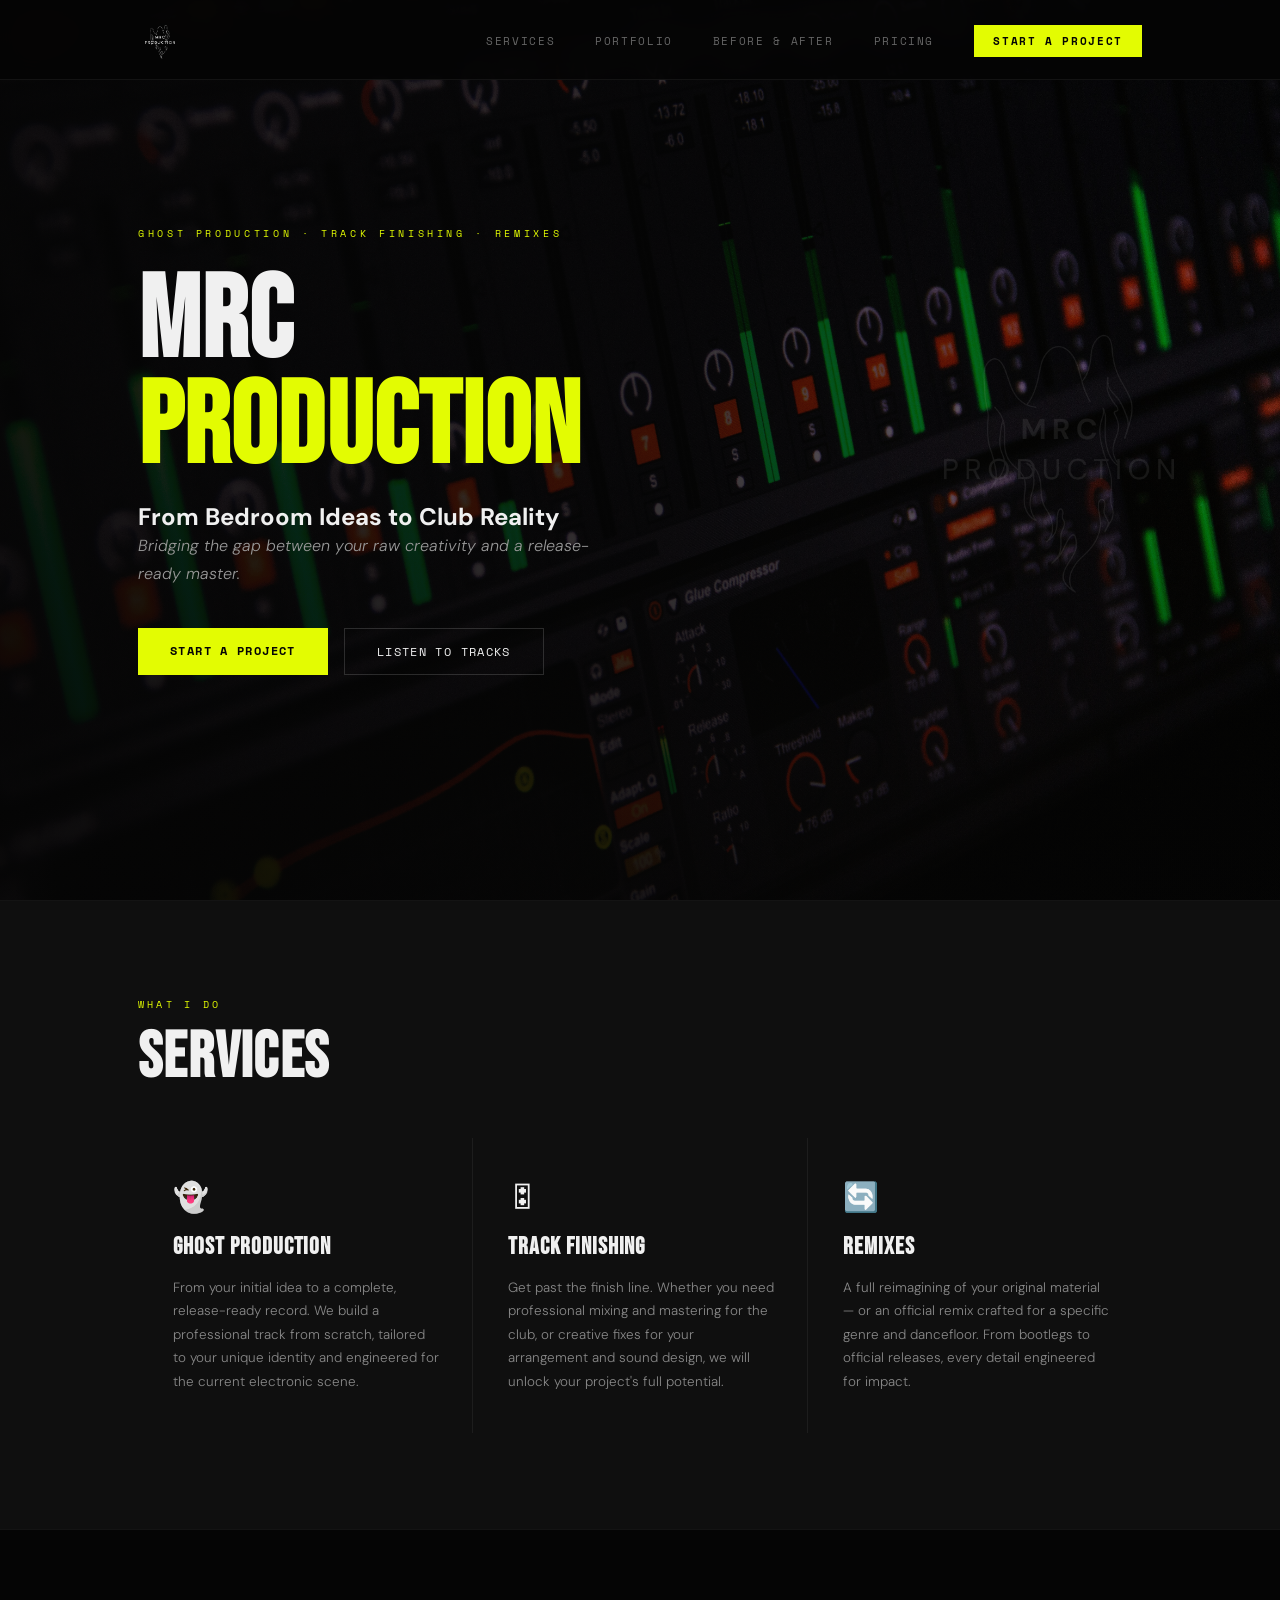
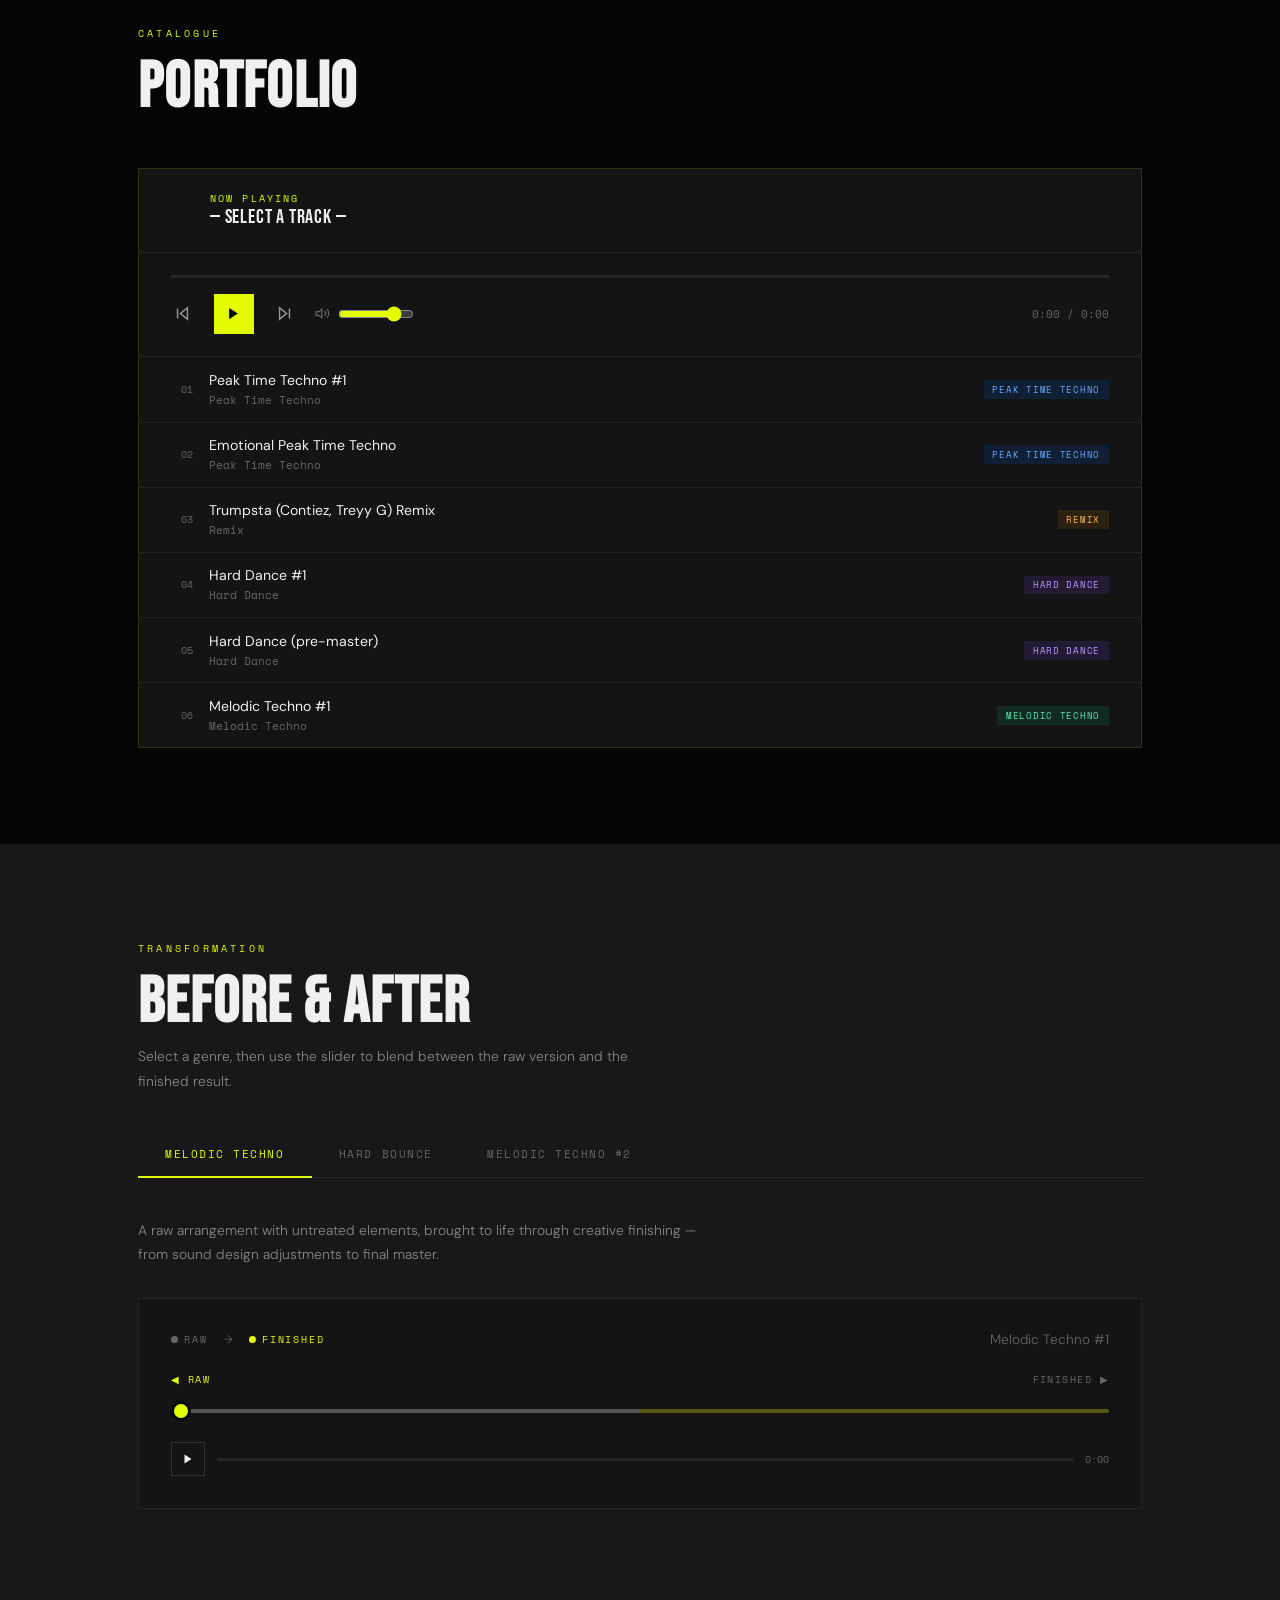
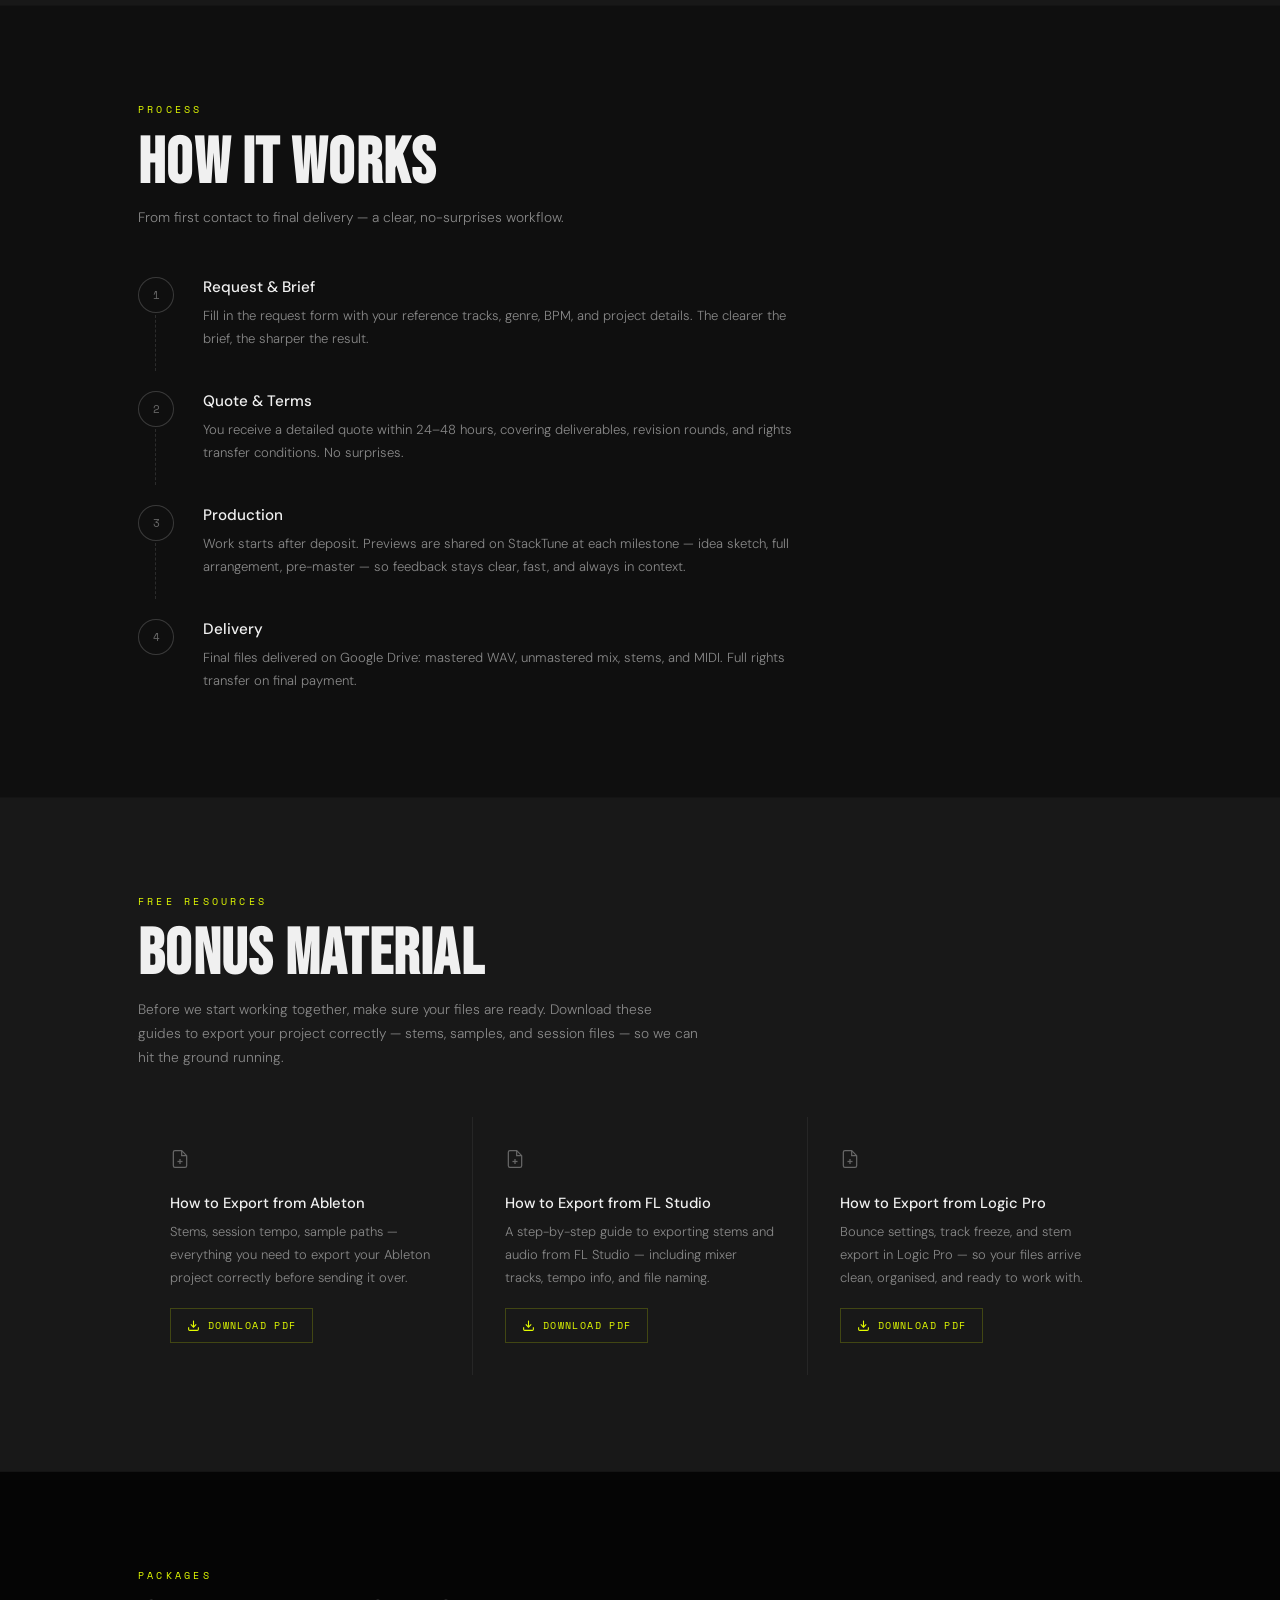
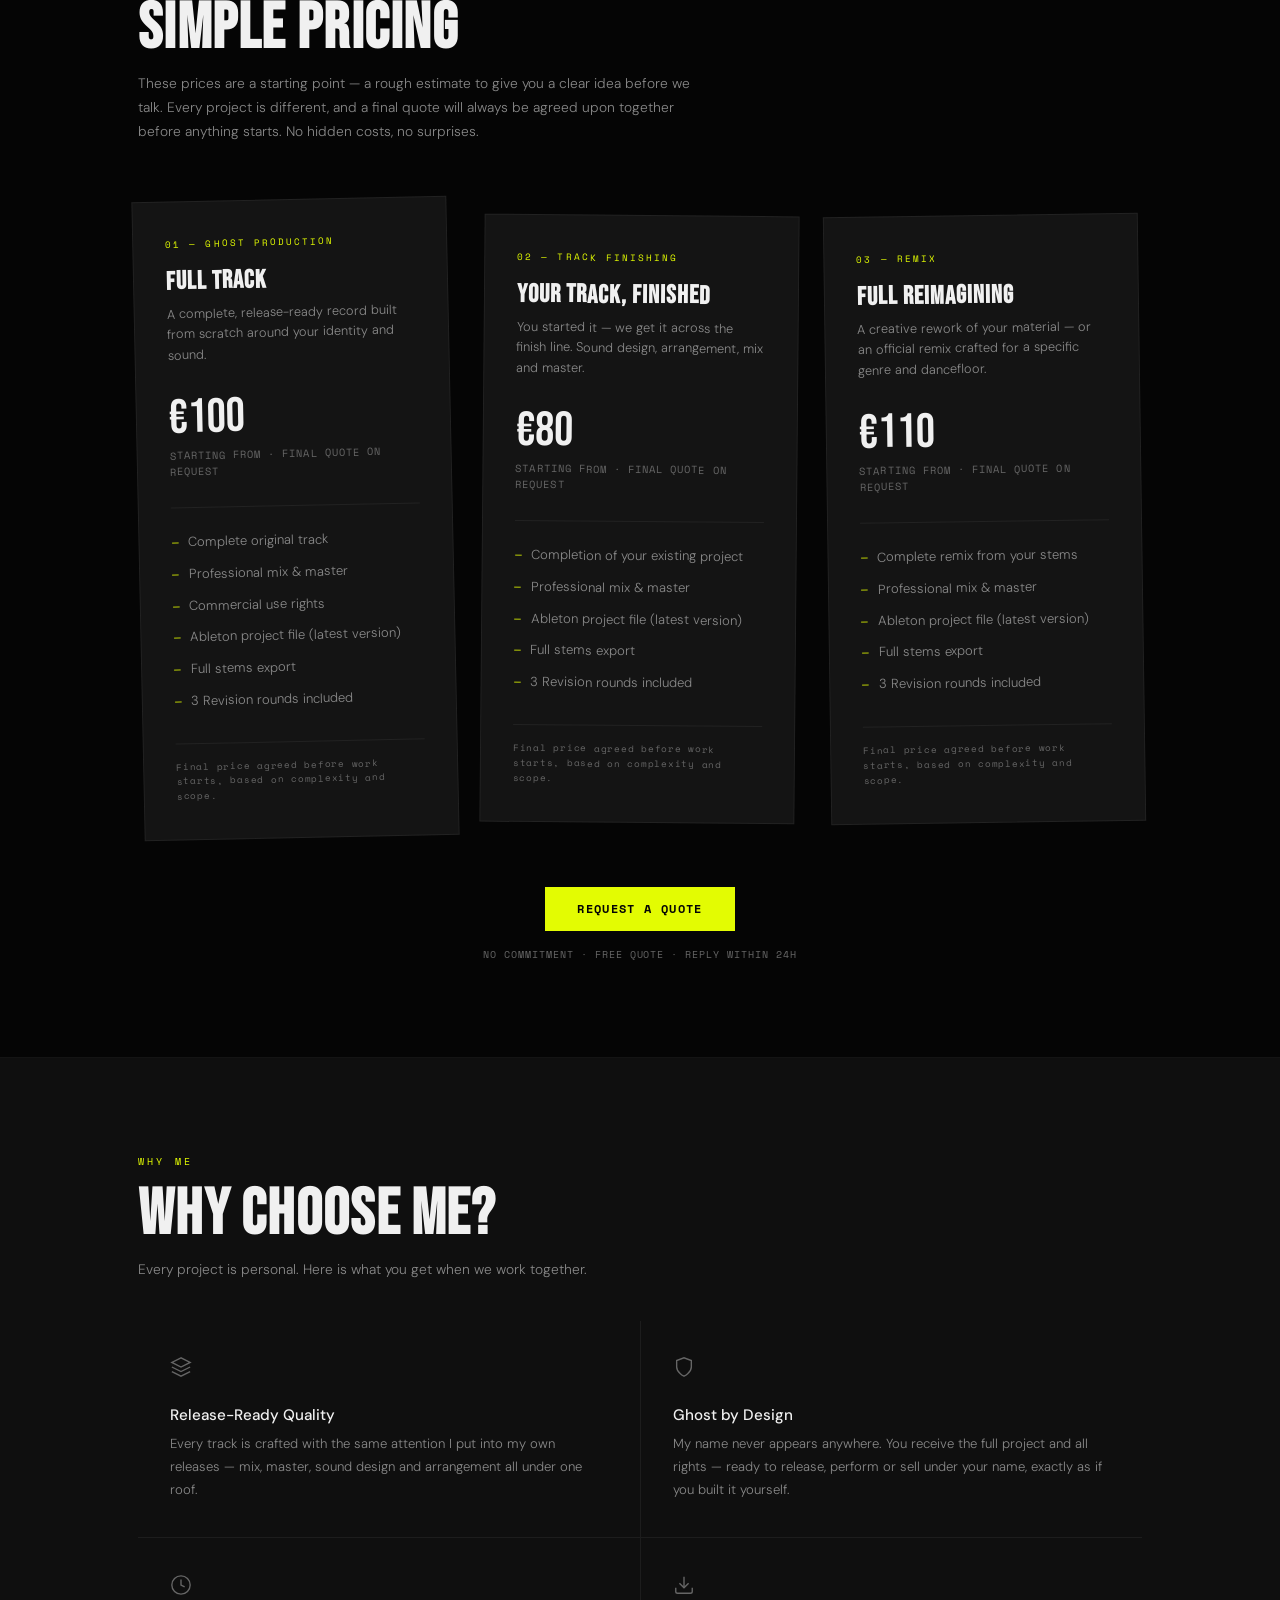
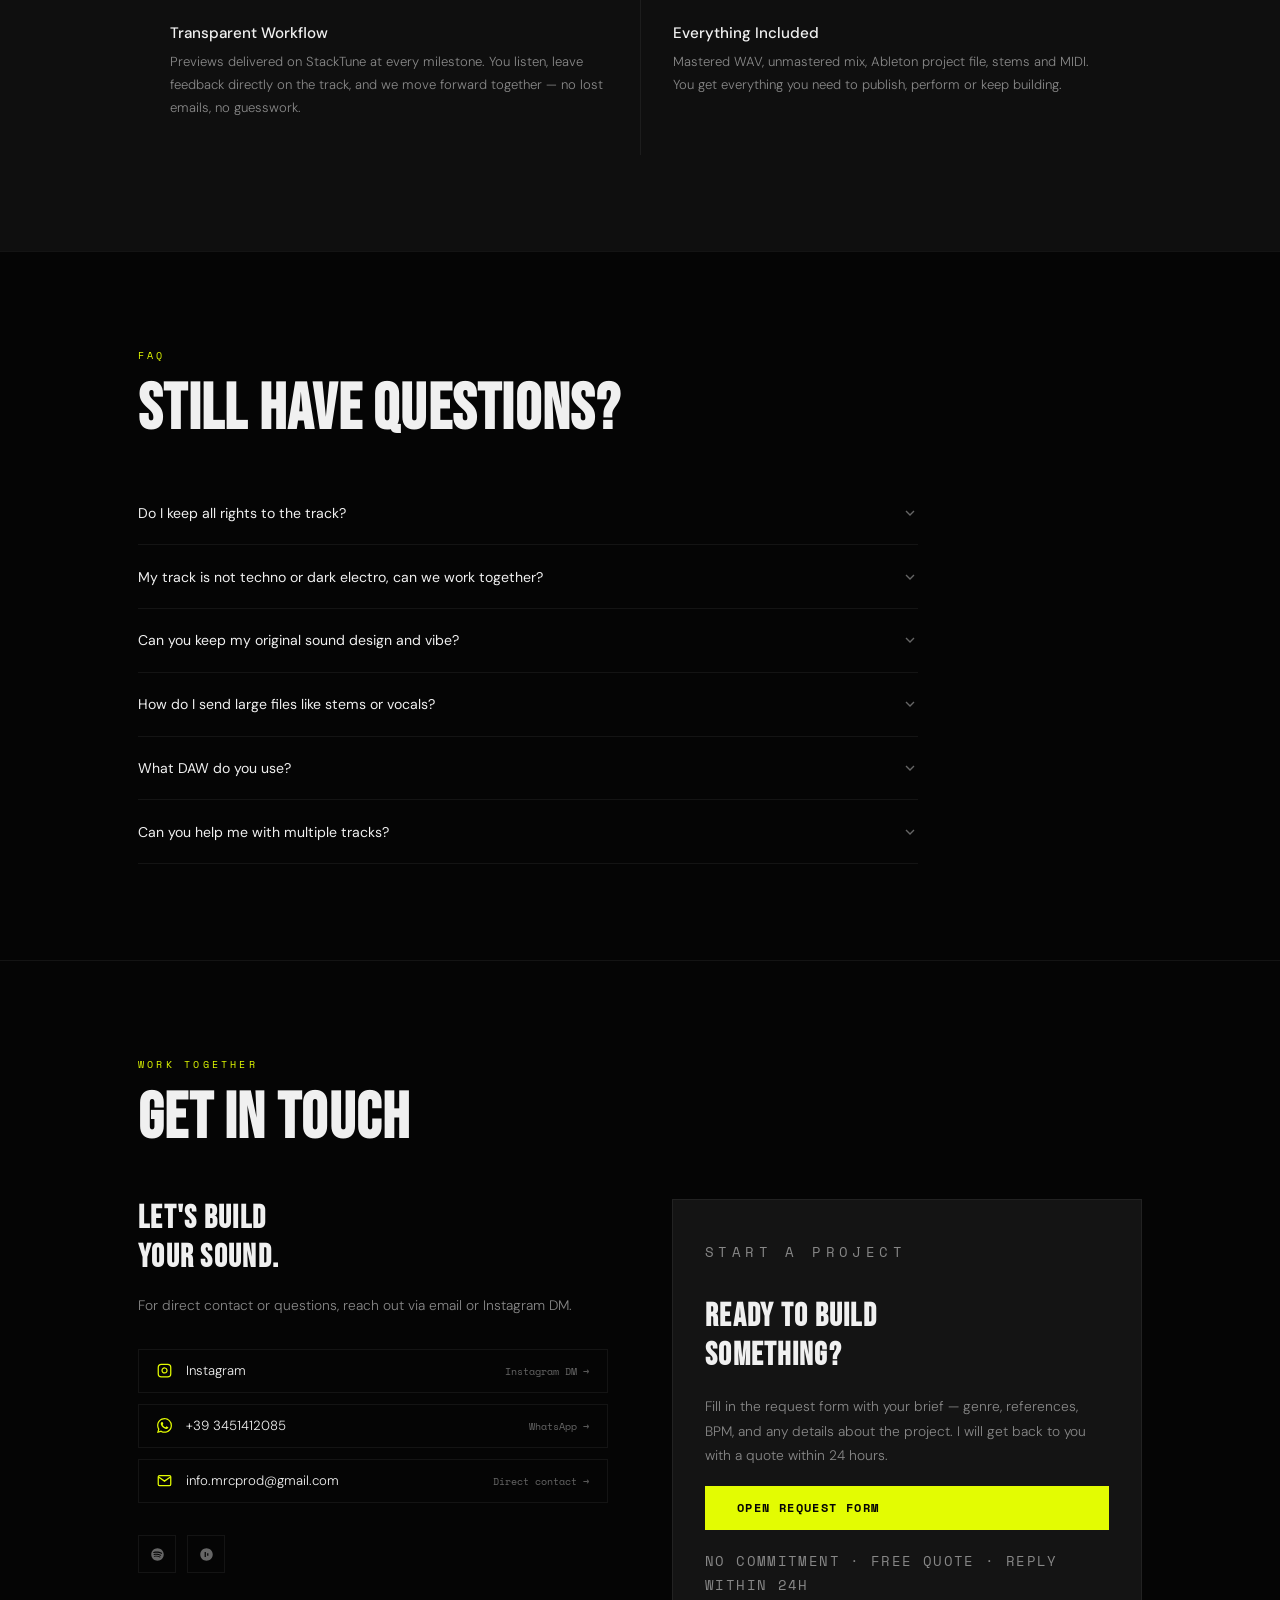
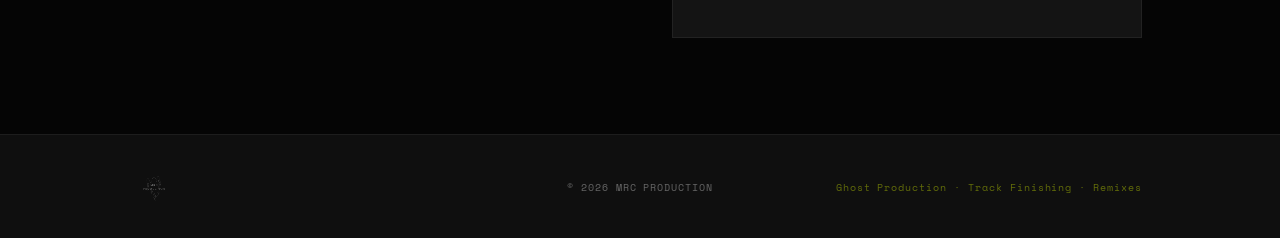
==== commit e4ad32cd: "Update Footer" ====
--- a/index.html
+++ b/index.html
@@ -607,7 +607,9 @@
   <div class="footer-inner">
     <img src="img/logo.png" alt="MRC Production" class="footer-logo">
     <div class="footer-copy">© 2026 MRC PRODUCTION</div>
-    <div class="footer-tag">Ghost Production · Track Finishing · Remixes</div>
+    <div class="footer-tag">
+      <span>Ghost Production</span><span class="footer-dot"> · </span><span>Track Finishing</span><span class="footer-dot"> · </span><span>Remixes</span>
+    </div>
   </div>
 </footer>
 
--- a/css/style.css
+++ b/css/style.css
@@ -359,5 +359,7 @@
   .pricing-card:nth-child(2),
   .pricing-card:nth-child(3){transform:rotate(0deg)}
   .why-grid{grid-template-columns:1fr}
-  .footer-inner{flex-direction:column;gap:0.8rem;text-align:center}
-}
+  .footer-inner{display:flex;flex-direction:column;align-items:center;gap:0.8rem;text-align:center}
+  .footer-tag{display:flex;flex-direction:column;align-items:center;gap:0.25rem}
+  .footer-dot{display:none}
+}
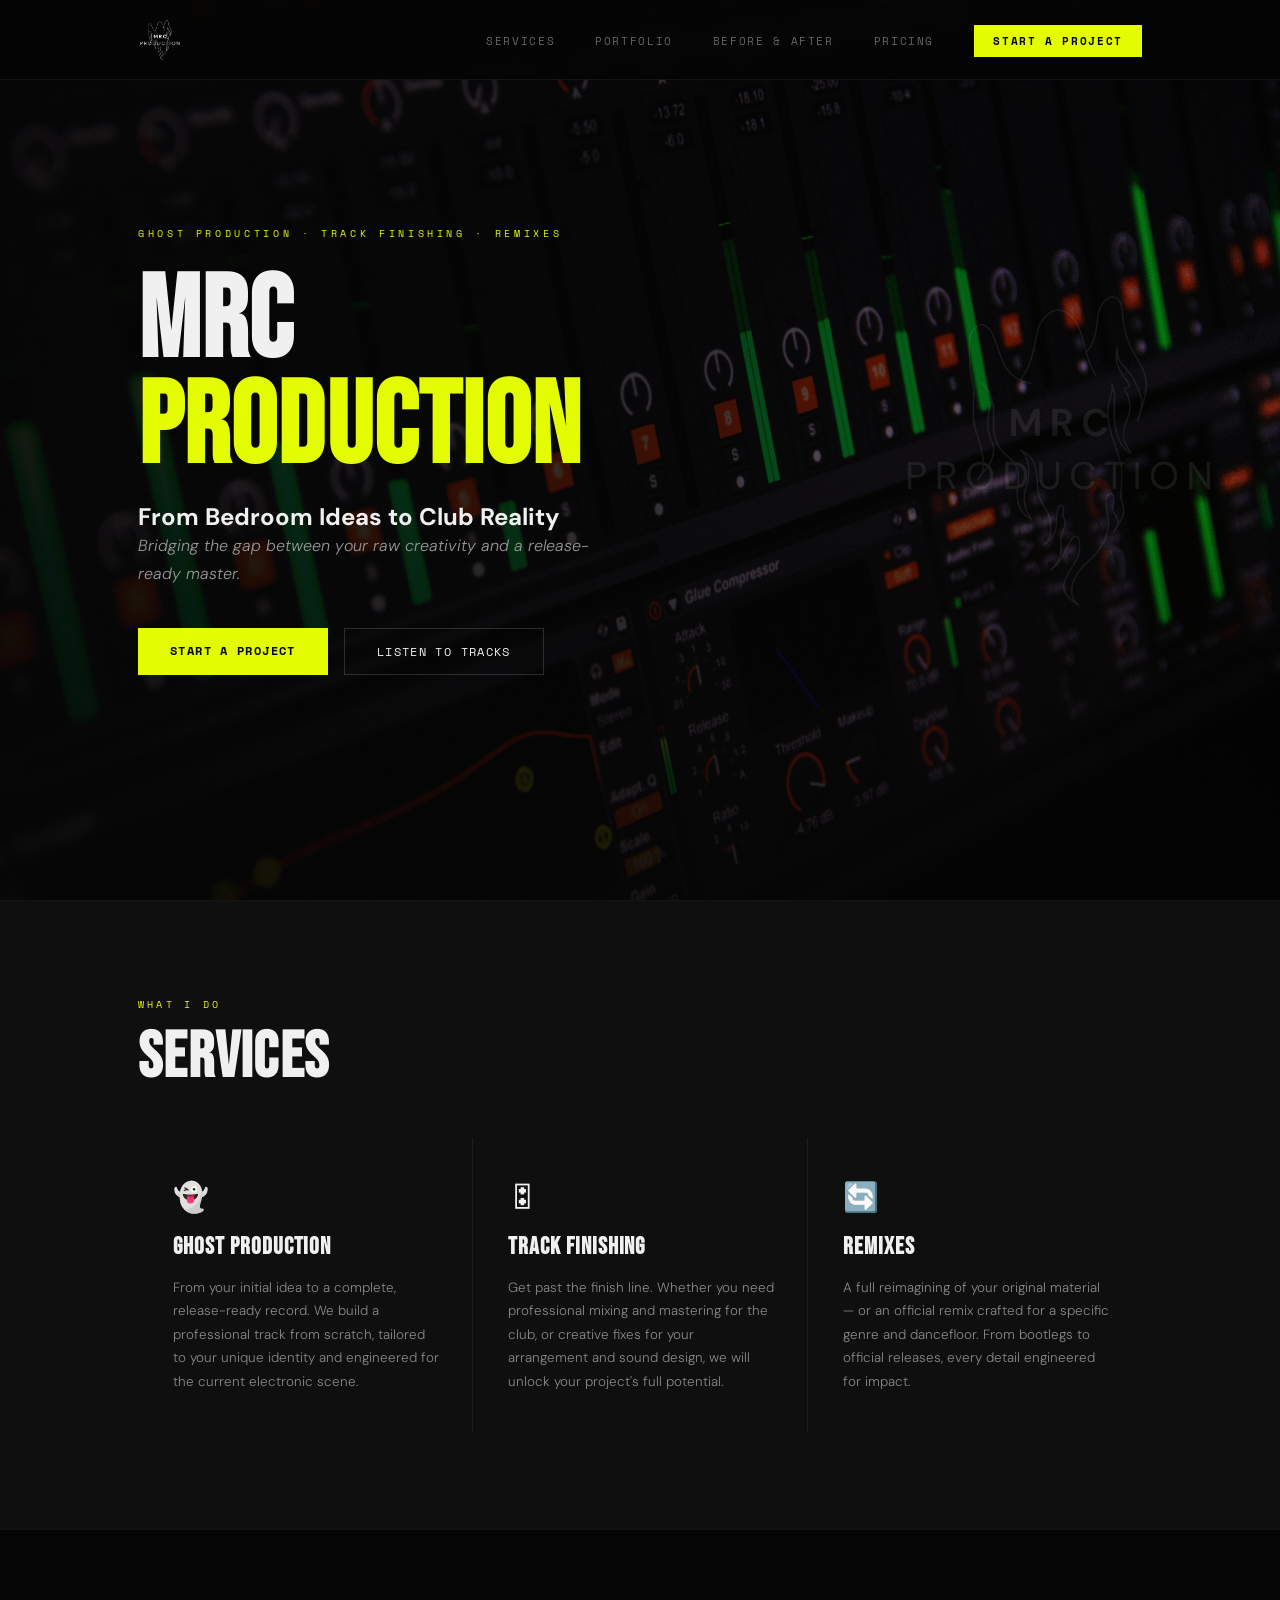
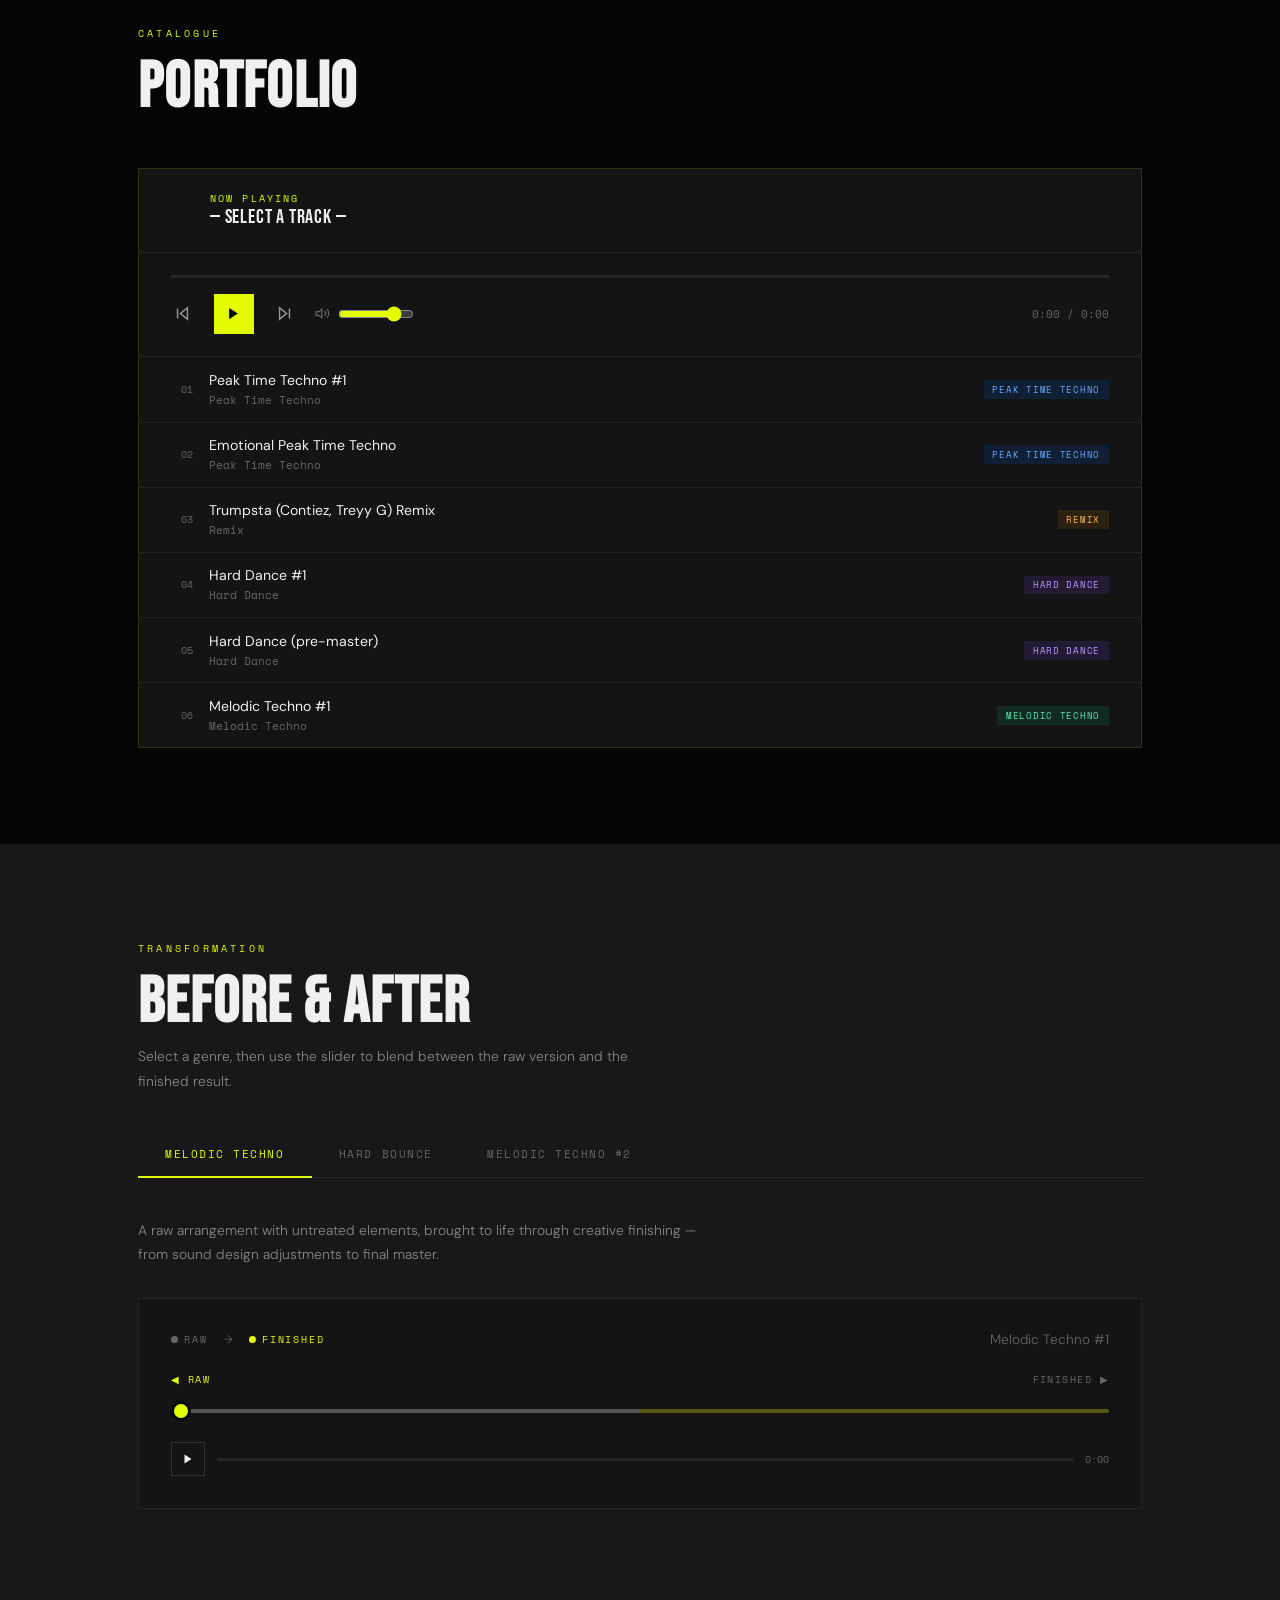
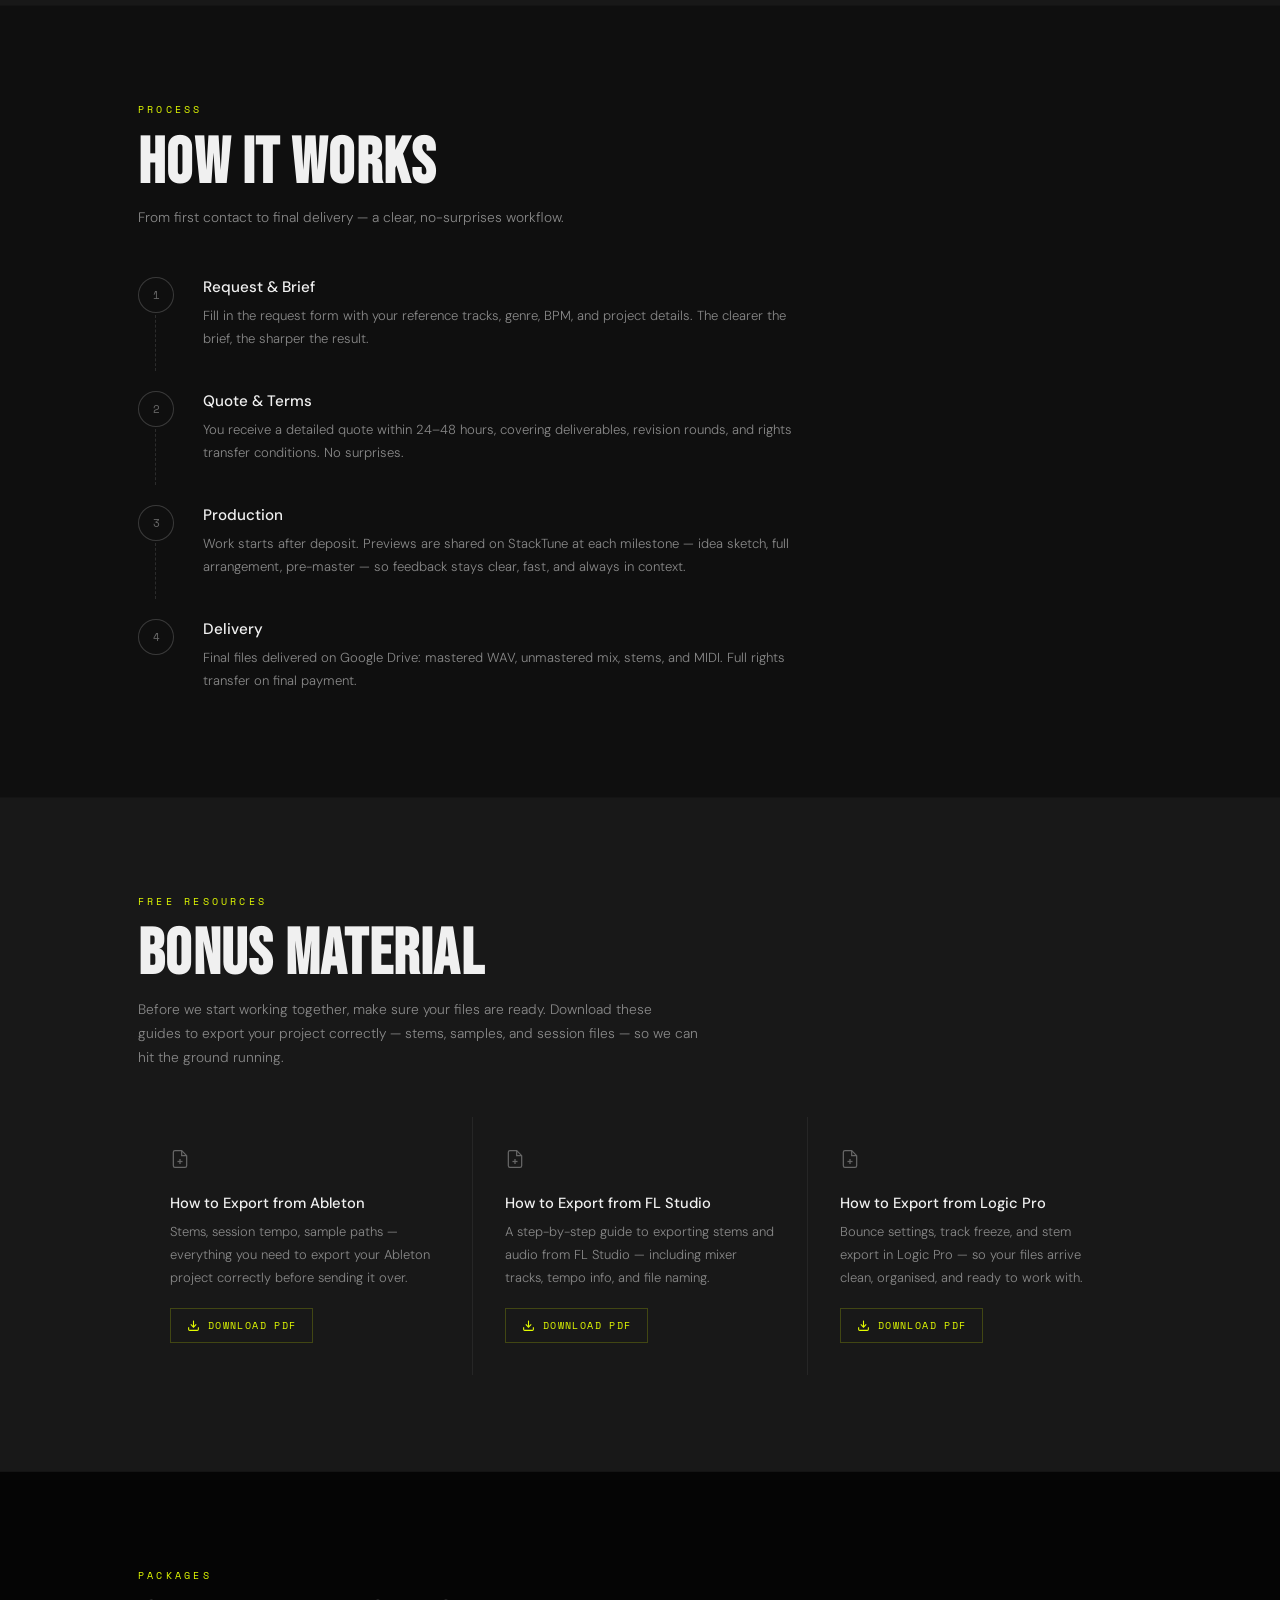
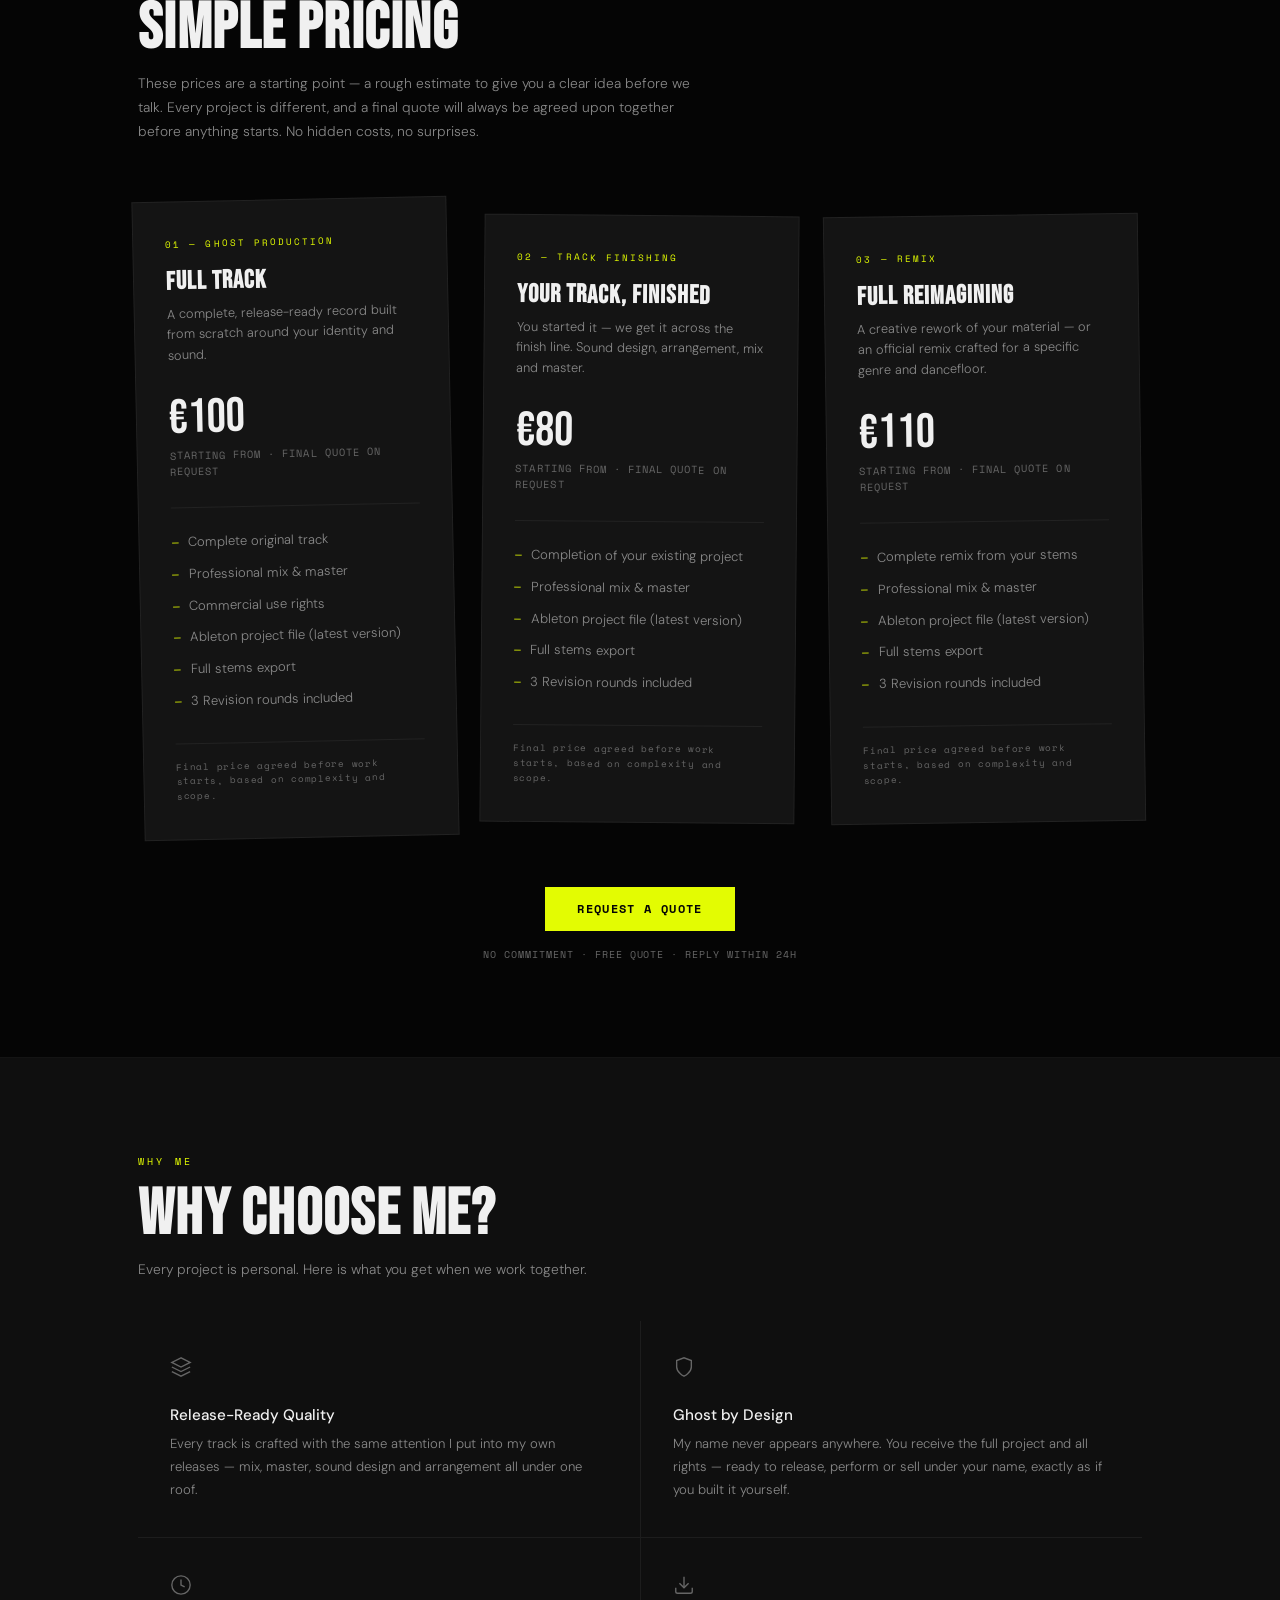
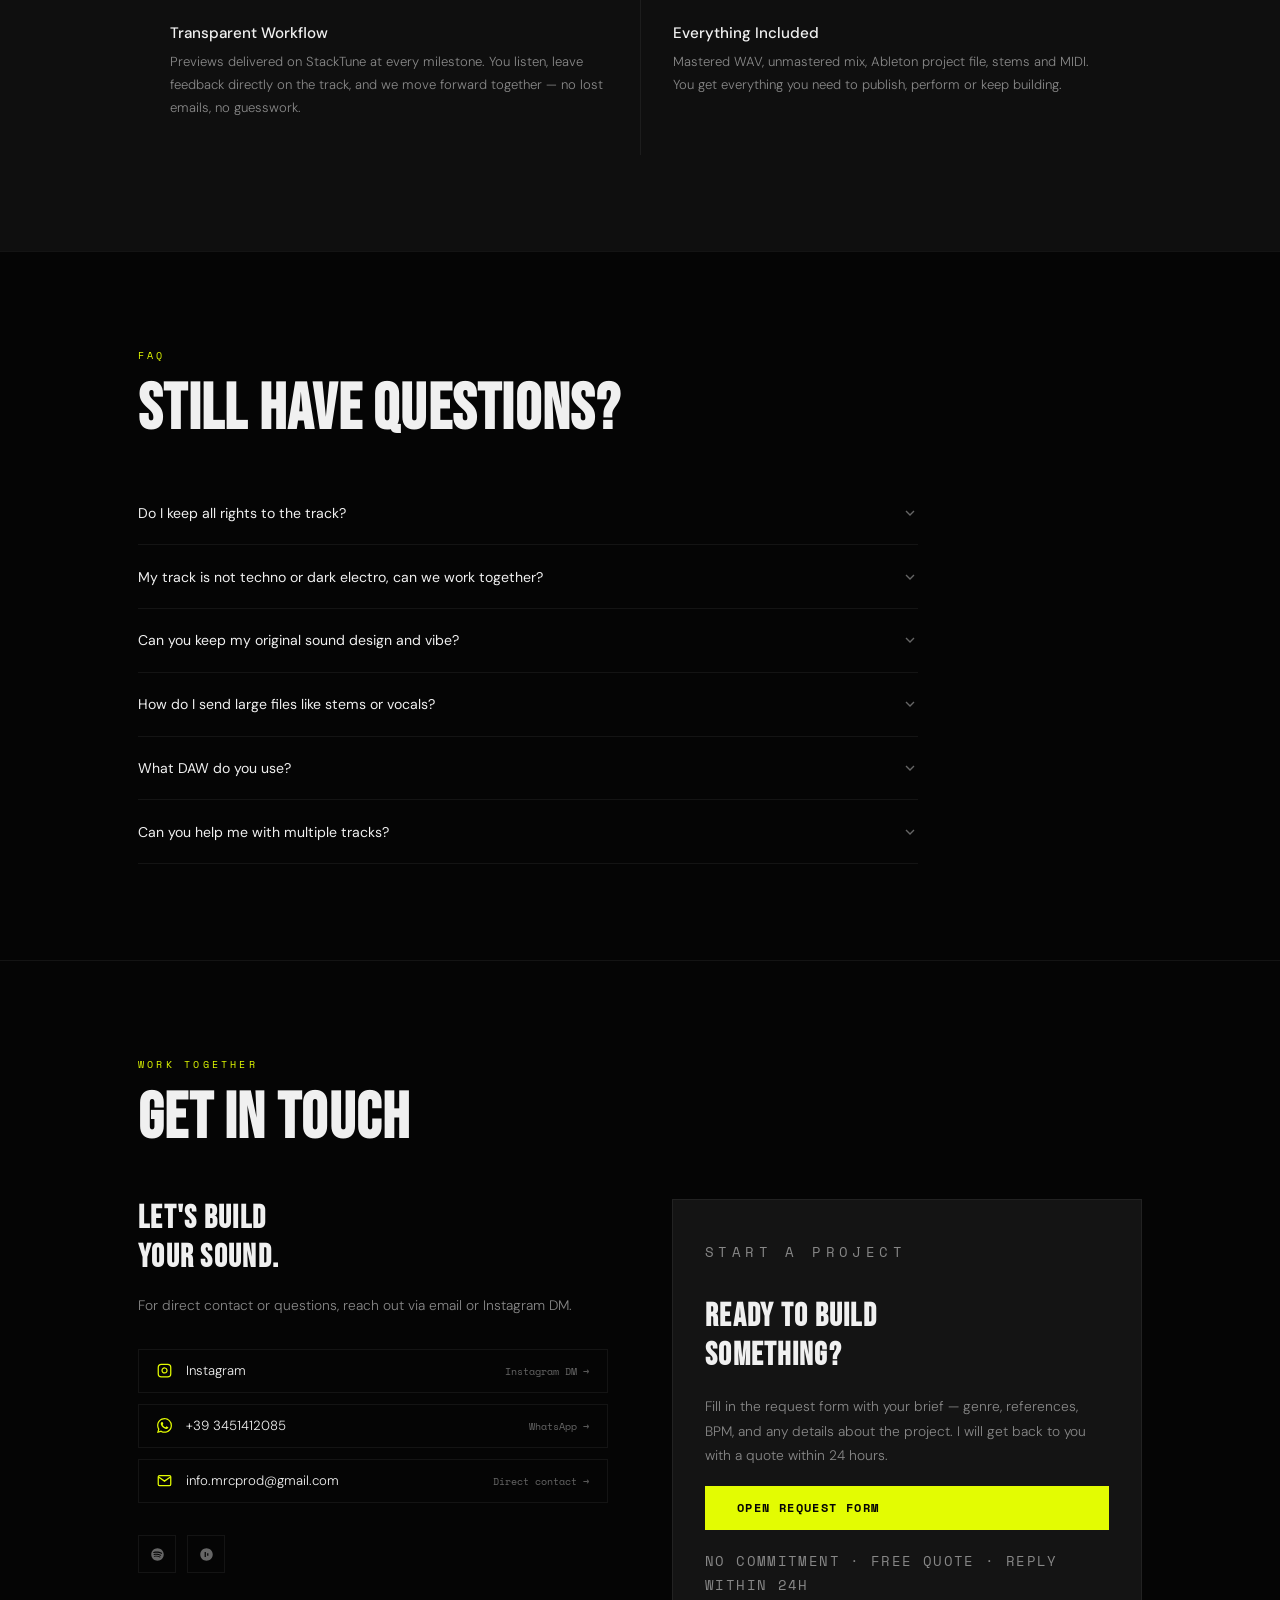
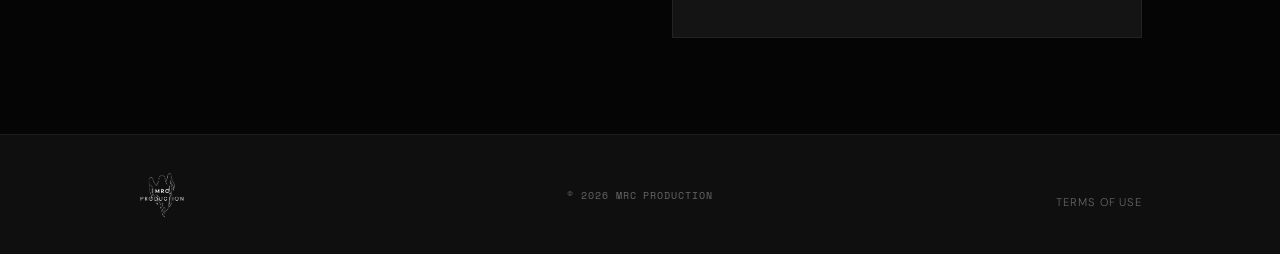
==== commit 08e1c98d: "footer logo size + terms page" ====
--- a/index.html
+++ b/index.html
@@ -8,6 +8,7 @@
 <link rel="preconnect" href="https://fonts.gstatic.com" crossorigin>
 <link href="https://fonts.googleapis.com/css2?family=Bebas+Neue&family=Space+Mono:ital,wght@0,400;0,700;1,400&family=DM+Sans:ital,wght@0,300;0,400;0,500;1,300&display=swap" rel="stylesheet">
 <link rel="stylesheet" href="css/style.css">
+<link rel="icon" type="image/png" href="img/logo-icon.png">
 </head>
 <body>
 
@@ -607,8 +608,8 @@
   <div class="footer-inner">
     <img src="img/logo.png" alt="MRC Production" class="footer-logo">
     <div class="footer-copy">© 2026 MRC PRODUCTION</div>
-    <div class="footer-tag">
-      <span>Ghost Production</span><span class="footer-dot"> · </span><span>Track Finishing</span><span class="footer-dot"> · </span><span>Remixes</span>
+    <div class="footer-legal">
+      <a href="terms.html">Terms of Use</a>
     </div>
   </div>
 </footer>
--- a/css/style.css
+++ b/css/style.css
@@ -343,9 +343,10 @@
 .footer-inner{max-width:1100px;margin:0 auto;padding:2.2rem 3rem;display:grid;grid-template-columns:1fr auto 1fr;align-items:center;}
 .footer-copy{text-align:center;}
 .footer-tag{text-align:right;}
-.footer-logo{height:32px;filter:brightness(0) invert(1);opacity:0.35}
+.footer-logo { height: 48px; filter: brightness(0) invert(1); }
 .footer-copy{font-family:'Space Mono',monospace;font-size:0.6rem;color:var(--muted);letter-spacing:0.1em}
 .footer-tag{font-family:'Space Mono',monospace;font-size:0.6rem;color:rgba(227,252,2,0.4);letter-spacing:0.1em}
+.footer-legal { text-align: right; }
 
 @media(max-width:768px){
   .nav-inner{padding:1rem 1.5rem}
@@ -363,3 +364,166 @@
   .footer-tag{display:flex;flex-direction:column;align-items:center;gap:0.25rem}
   .footer-dot{display:none}
 }
+
+/* =========================================
+   TERMS PAGE
+   ========================================= */
+
+#terms-hero {
+  padding: 6rem 0 2.5rem;
+}
+
+.terms-meta {
+  color: var(--muted);
+  font-size: 0.82rem;
+  margin-top: 0.6rem;
+  font-family: var(--mono);
+}
+
+.terms-meta a {
+  color: var(--acid);
+  text-decoration: none;
+}
+
+.terms-layout {
+  display: grid;
+  grid-template-columns: 200px 1fr;
+  gap: 4rem;
+  align-items: start;
+  padding: 3rem 0 5rem;
+}
+
+/* sticky sidebar TOC */
+.terms-toc {
+  position: sticky;
+  top: 5rem;
+}
+
+.toc-label {
+  font-family: var(--mono);
+  font-size: 0.7rem;
+  color: var(--muted);
+  text-transform: uppercase;
+  letter-spacing: 0.12em;
+  margin-bottom: 1rem;
+}
+
+.terms-toc ol {
+  list-style: none;
+  padding: 0;
+  margin: 0;
+  counter-reset: toc-counter;
+  display: flex;
+  flex-direction: column;
+  gap: 0.55rem;
+}
+
+.terms-toc ol li {
+  counter-increment: toc-counter;
+}
+
+.terms-toc ol li a {
+  font-size: 0.8rem;
+  color: var(--muted);
+  text-decoration: none;
+  font-family: var(--mono);
+  transition: color 0.2s;
+  display: block;
+  padding: 0.15rem 0;
+  border-left: 2px solid transparent;
+  padding-left: 0.75rem;
+}
+
+.terms-toc ol li a:hover,
+.terms-toc ol li a.active {
+  color: var(--acid);
+  border-left-color: var(--acid);
+}
+
+/* main content */
+.terms-body {
+  display: flex;
+  flex-direction: column;
+  gap: 3.5rem;
+}
+
+.terms-section h2 {
+  font-family: var(--sans);
+  font-size: 1.1rem;
+  font-weight: 500;
+  color: var(--fg);
+  margin-bottom: 1rem;
+  display: flex;
+  align-items: baseline;
+  gap: 0.75rem;
+}
+
+.terms-num {
+  font-family: var(--mono);
+  font-size: 0.72rem;
+  color: var(--acid);
+  letter-spacing: 0.08em;
+}
+
+.terms-section p,
+.terms-section li {
+  font-size: 0.88rem;
+  color: #aaa;
+  line-height: 1.85;
+}
+
+.terms-section ul,
+.terms-section ol {
+  padding-left: 1.25rem;
+  display: flex;
+  flex-direction: column;
+  gap: 0.4rem;
+}
+
+.terms-section strong {
+  color: var(--fg);
+  font-weight: 500;
+}
+
+/* mobile */
+@media (max-width: 768px) {
+  .terms-layout {
+    grid-template-columns: 1fr;
+    gap: 2rem;
+  }
+  .terms-toc {
+    position: static;
+    border-bottom: 1px solid #222;
+    padding-bottom: 1.5rem;
+  }
+  .terms-toc ol {
+    flex-direction: row;
+    flex-wrap: wrap;
+    gap: 0.4rem 1rem;
+  }
+  .terms-toc ol li a {
+    border-left: none;
+    padding-left: 0;
+    border-bottom: 1px solid transparent;
+  }
+  .terms-toc ol li a:hover,
+  .terms-toc ol li a.active {
+    border-left-color: transparent;
+    border-bottom-color: var(--acid);
+  }
+}
+
+.footer-legal {
+  margin-top: 0.75rem;
+}
+.footer-legal a {
+  font-family: var(--mono);
+  font-size: 0.7rem;
+  color: var(--muted);
+  text-decoration: none;
+  letter-spacing: 0.08em;
+  text-transform: uppercase;
+}
+.footer-legal a:hover {
+  color: var(--acid);
+}
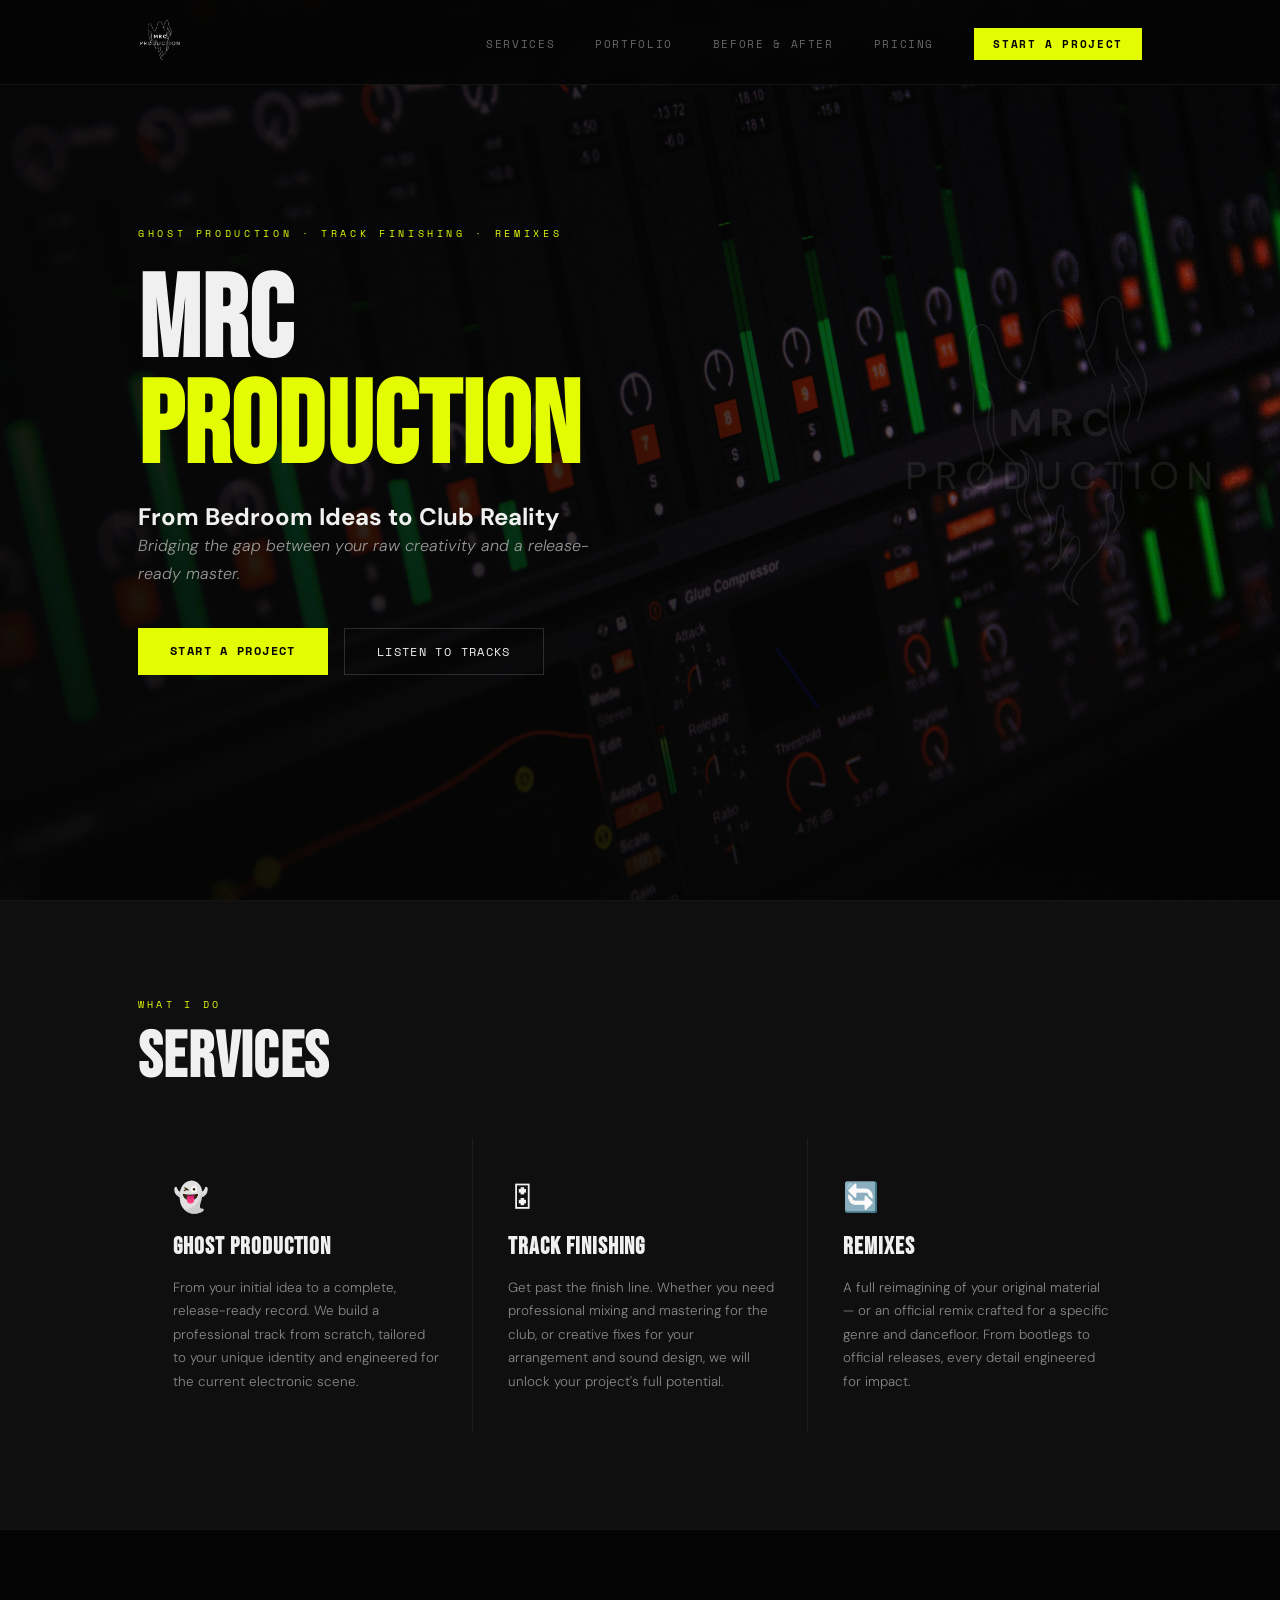
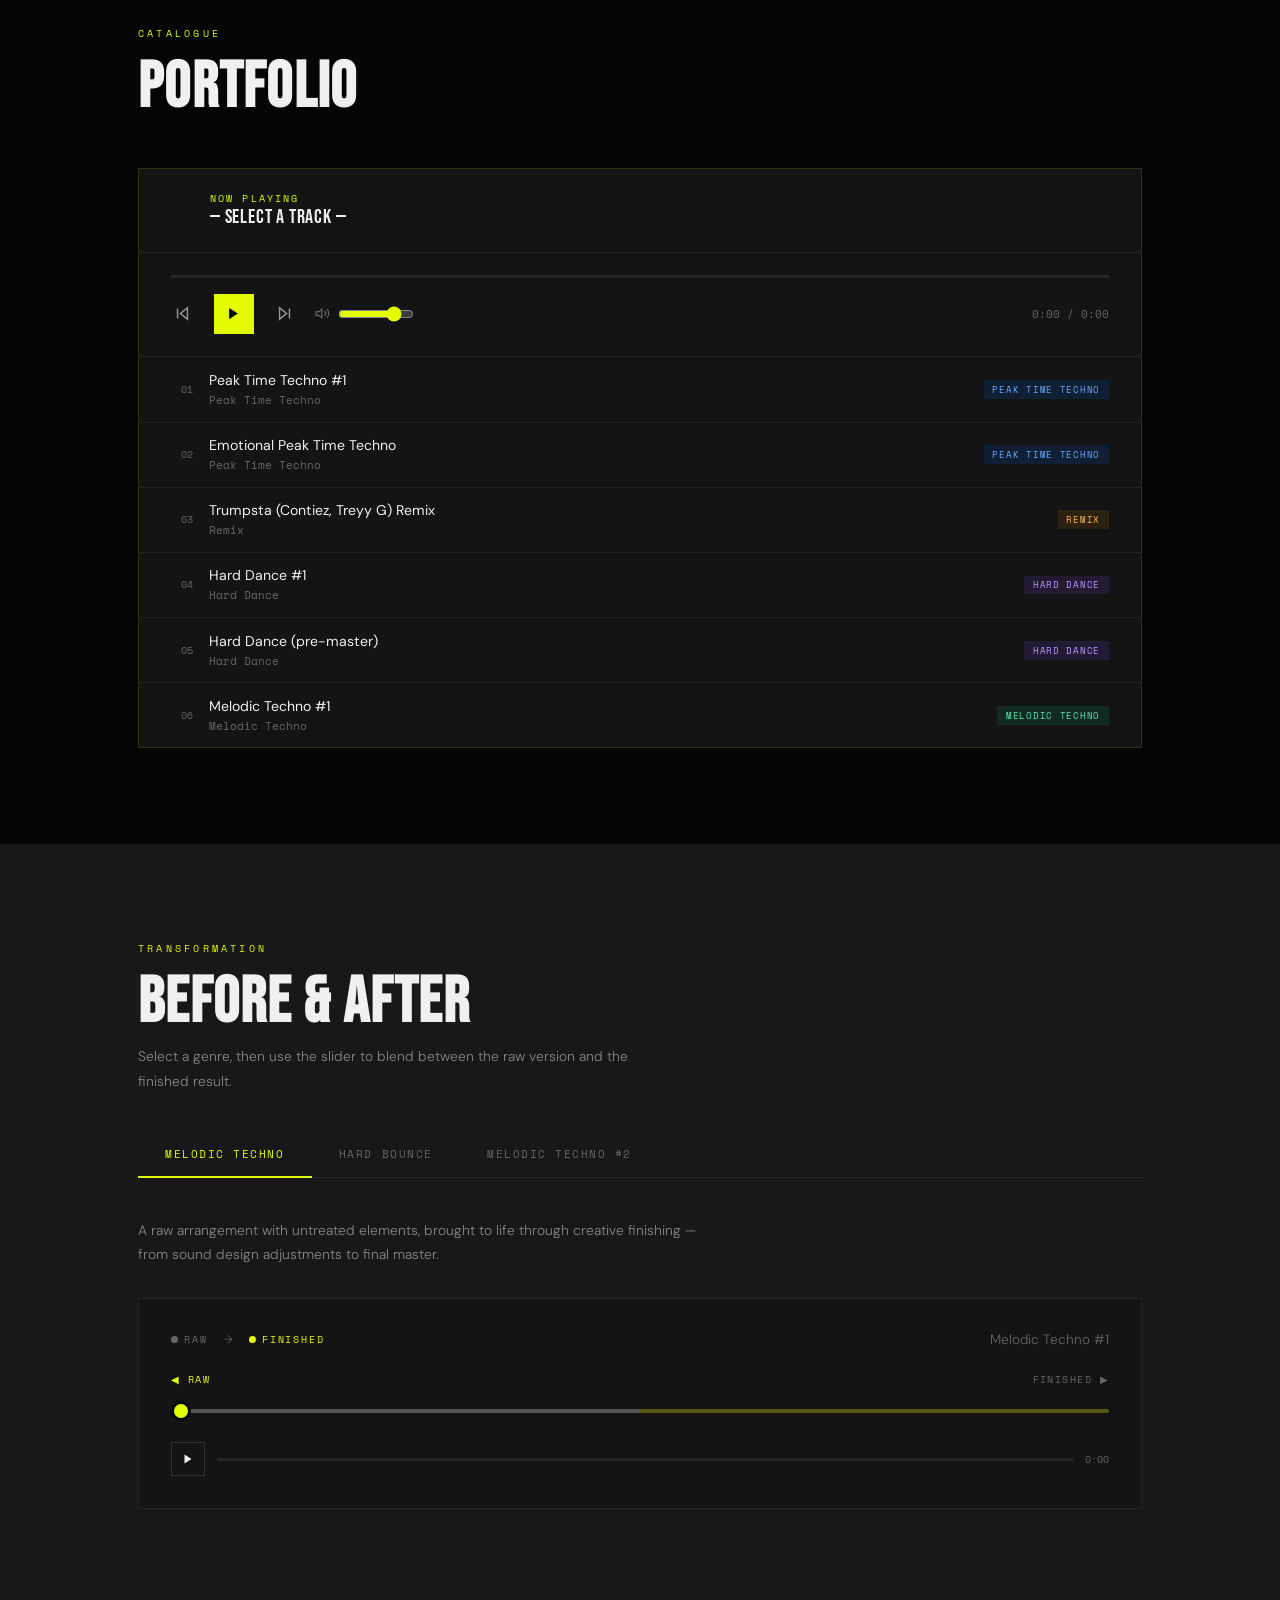
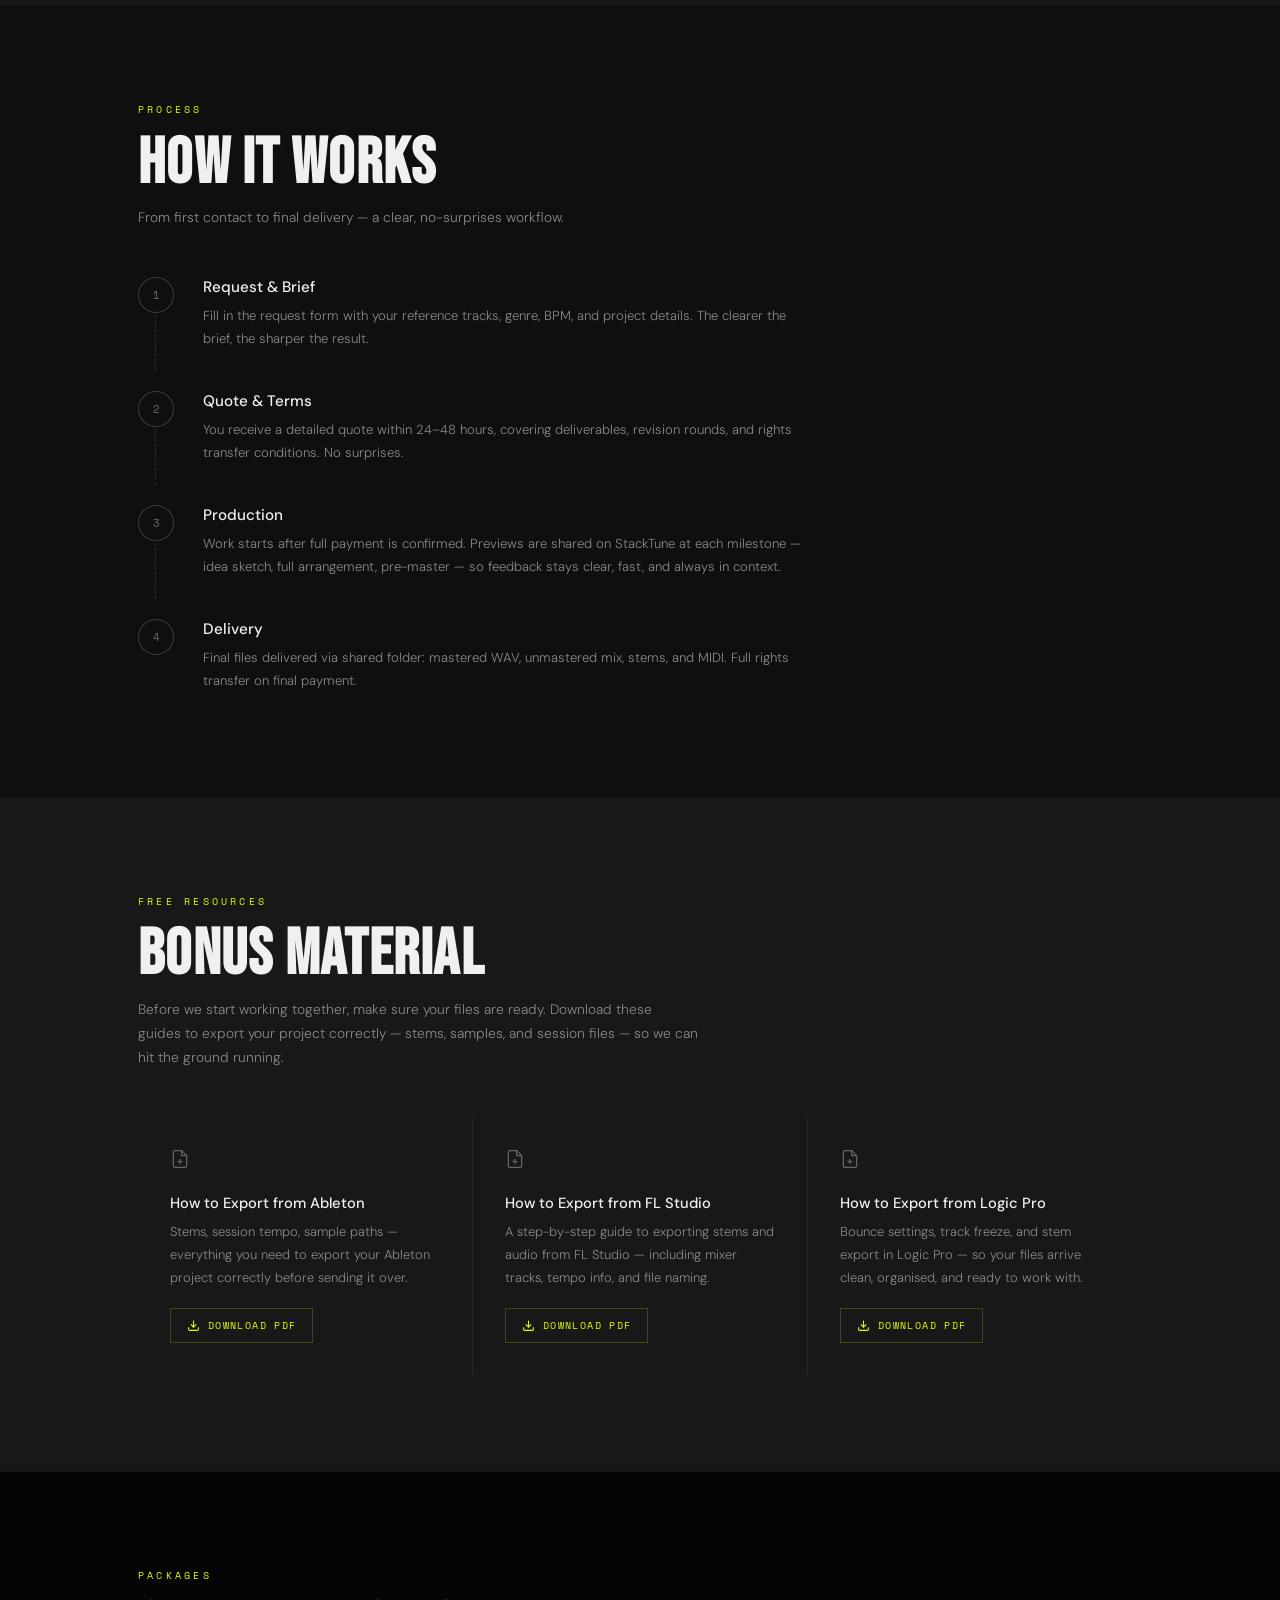
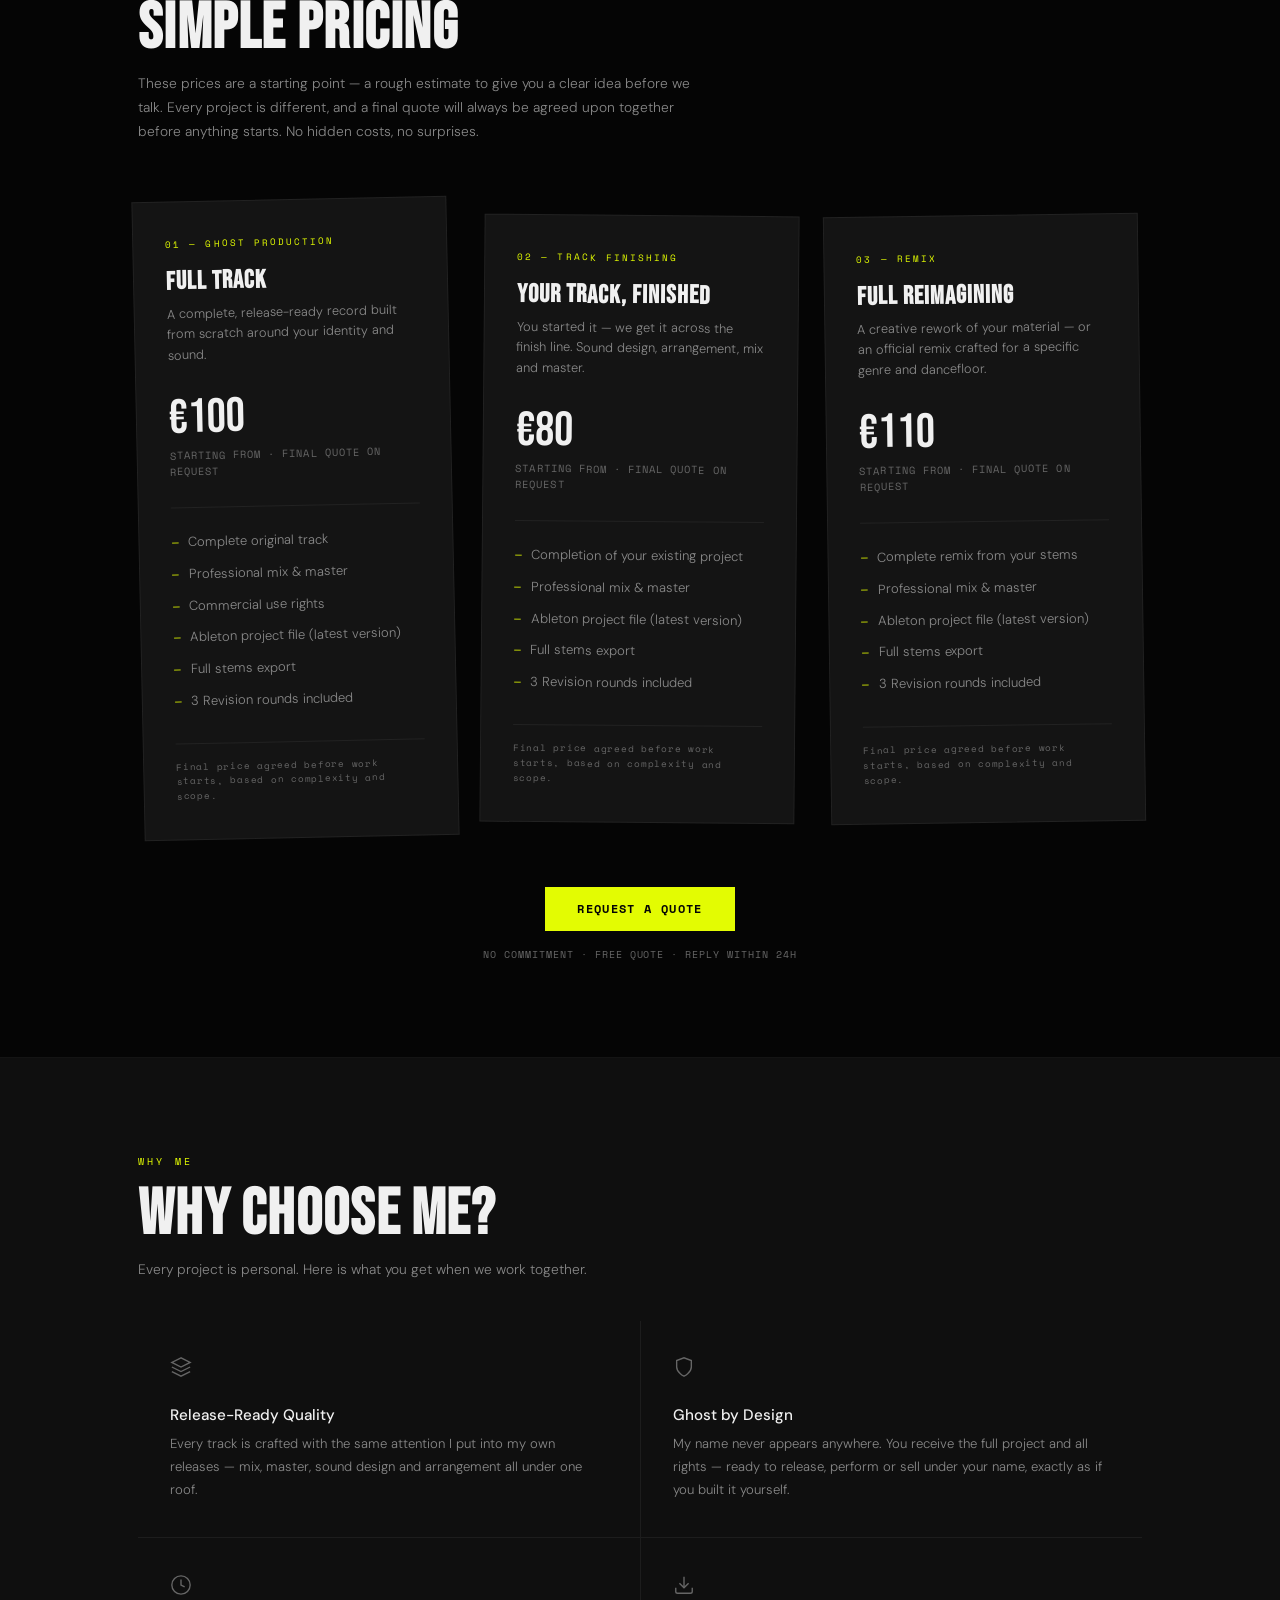
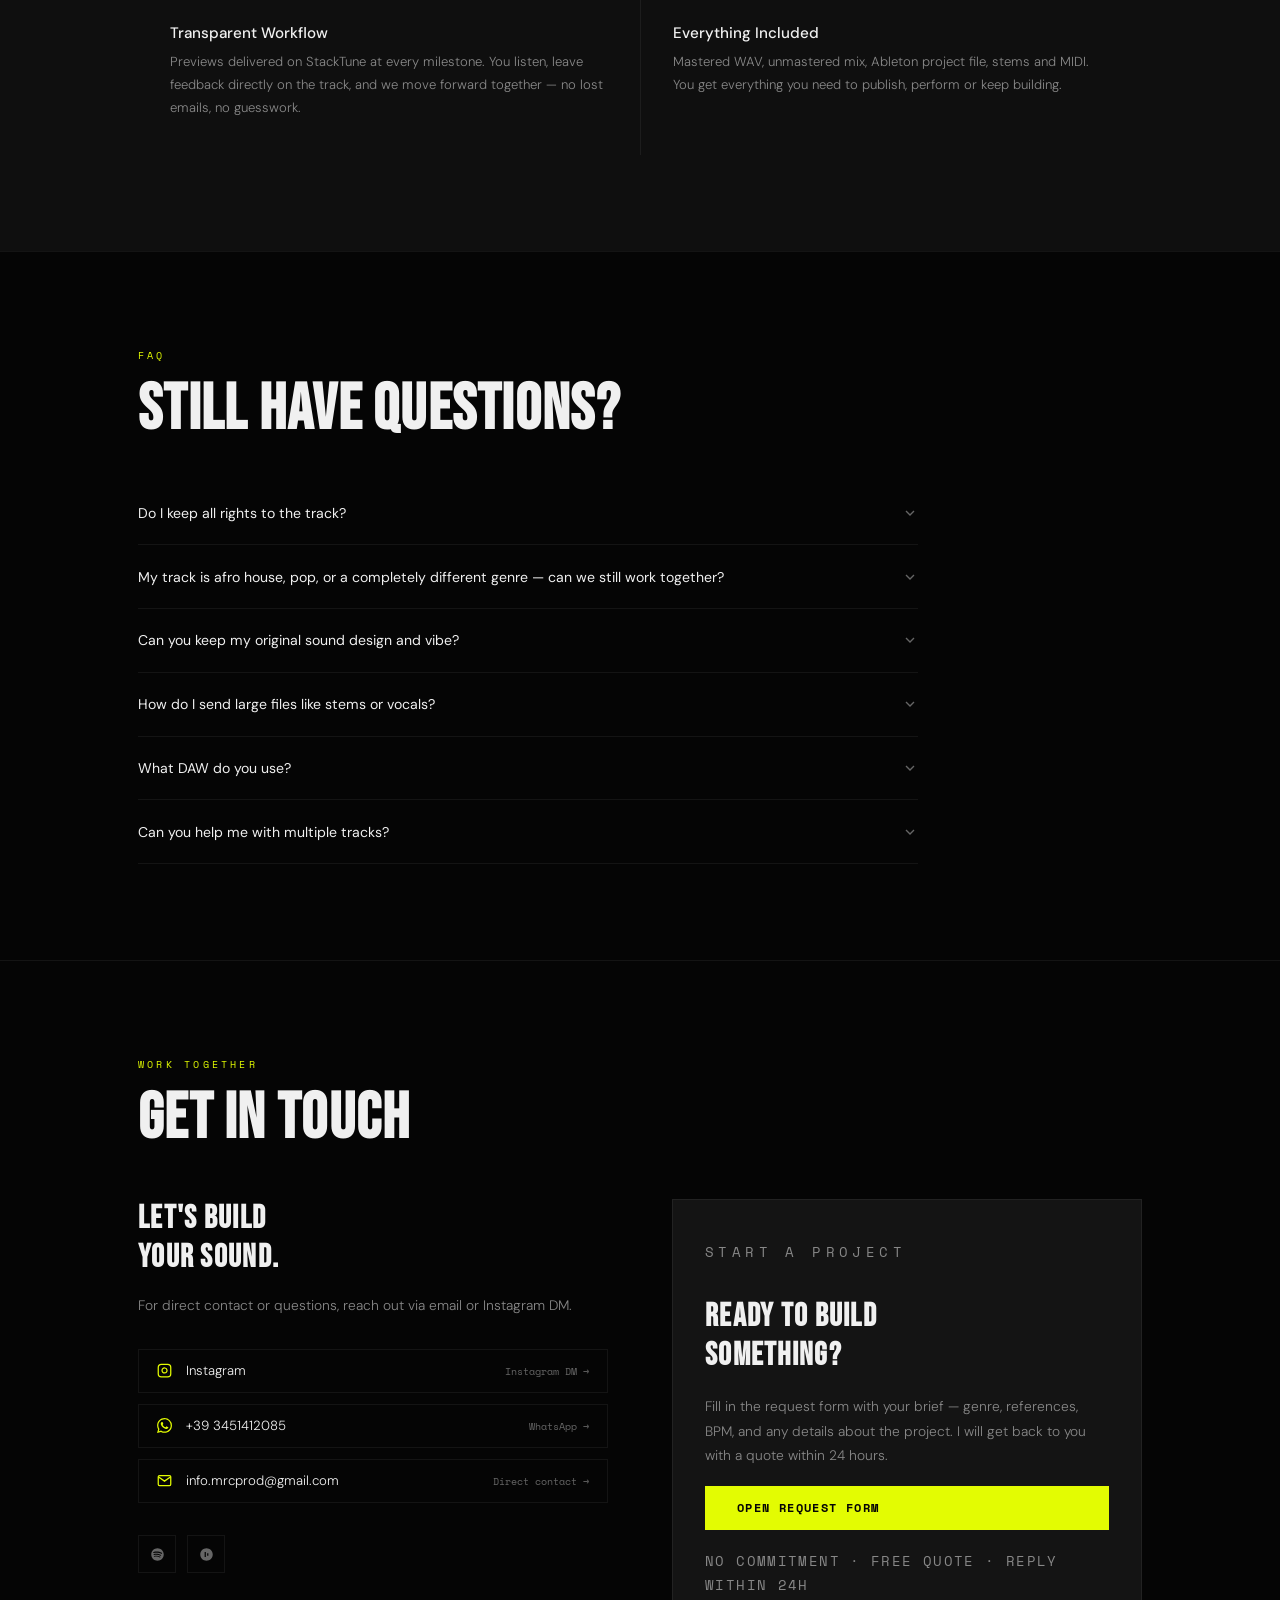
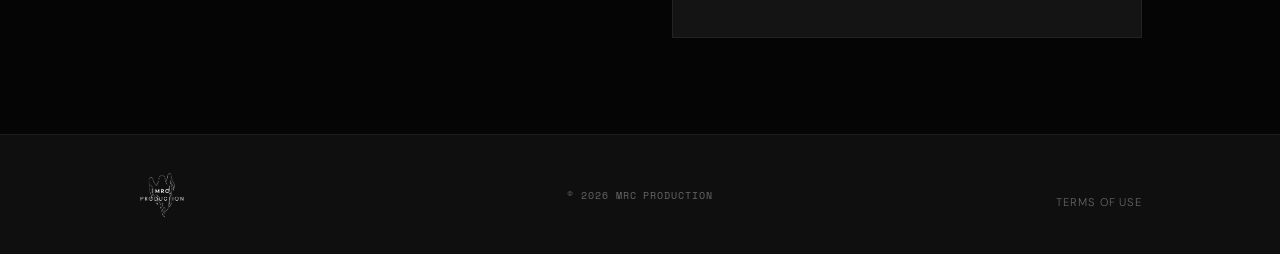
==== commit ca979a1a: "Term Pages Aggiunta term page e definita" ====
--- a/index.html
+++ b/index.html
@@ -15,7 +15,7 @@
 <!-- NAV -->
 <nav>
   <div class="nav-inner">
-    <img src="img/logo.png" alt="MRC Production" class="nav-logo" id="nav-logo">
+    <a href="#hero"><img src="img/logo.png" alt="MRC Production" class="nav-logo" id="nav-logo"></a>
     <ul class="nav-links">
       <li><a href="#services">Services</a></li>
       <li><a href="#portfolio">Portfolio</a></li>
@@ -266,14 +266,14 @@
         <div class="how-num">3</div>
         <div class="how-body">
           <h3>Production</h3>
-          <p>Work starts after deposit. Previews are shared on StackTune at each milestone — idea sketch, full arrangement, pre-master — so feedback stays clear, fast, and always in context.</p>
+          <p>Work starts after full payment is confirmed. Previews are shared on StackTune at each milestone — idea sketch, full arrangement, pre-master — so feedback stays clear, fast, and always in context.</p>
         </div>
       </div>
       <div class="how-item">
         <div class="how-num">4</div>
         <div class="how-body">
           <h3>Delivery</h3>
-          <p>Final files delivered on Google Drive: mastered WAV, unmastered mix, stems, and MIDI. Full rights transfer on final payment.</p>
+          <p>Final files delivered via shared folder: mastered WAV, unmastered mix, stems, and MIDI. Full rights transfer on final payment.</p>
         </div>
       </div>
     </div>
@@ -501,11 +501,11 @@
 
       <div class="faq-item">
         <button class="faq-question">
-          <span>My track is not techno or dark electro, can we work together?</span>
+          <span>My track is afro house, pop, or a completely different genre — can we still work together?</span>
           <svg class="faq-arrow" width="16" height="16" viewBox="0 0 24 24" fill="none" stroke="currentColor" stroke-width="2"><polyline points="6 9 12 15 18 9"/></svg>
         </button>
         <div class="faq-answer">
-          <p>Techno, dark electro and minimal are where I work best, but I am open to adjacent genres — industrial, EBM, dub techno, experimental club music. If you are unsure, just send a brief and we will figure out together if it is a good fit.</p>
+          <p>Techno is my home, but I'm genuinely curious about new sound design  territory. Send a brief and we'll figure out if it's a good fit.</p>
         </div>
       </div>
 
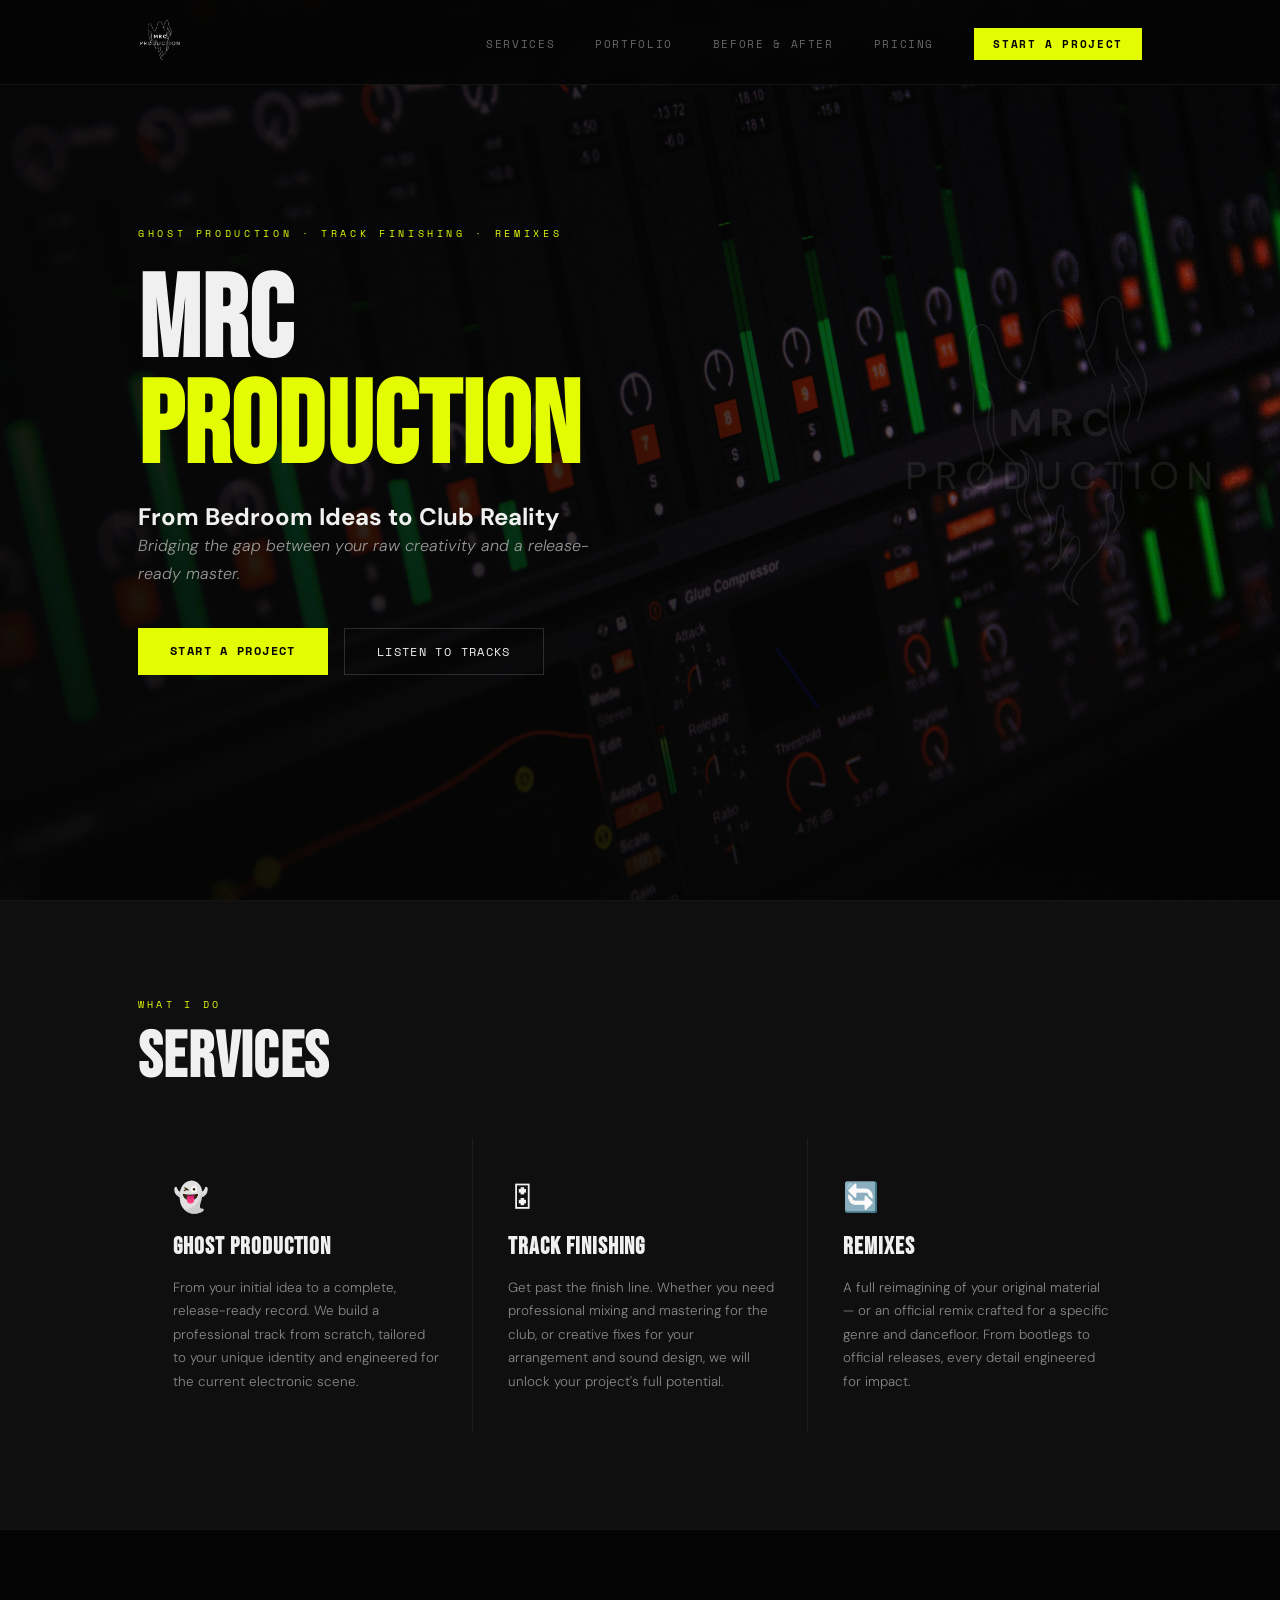
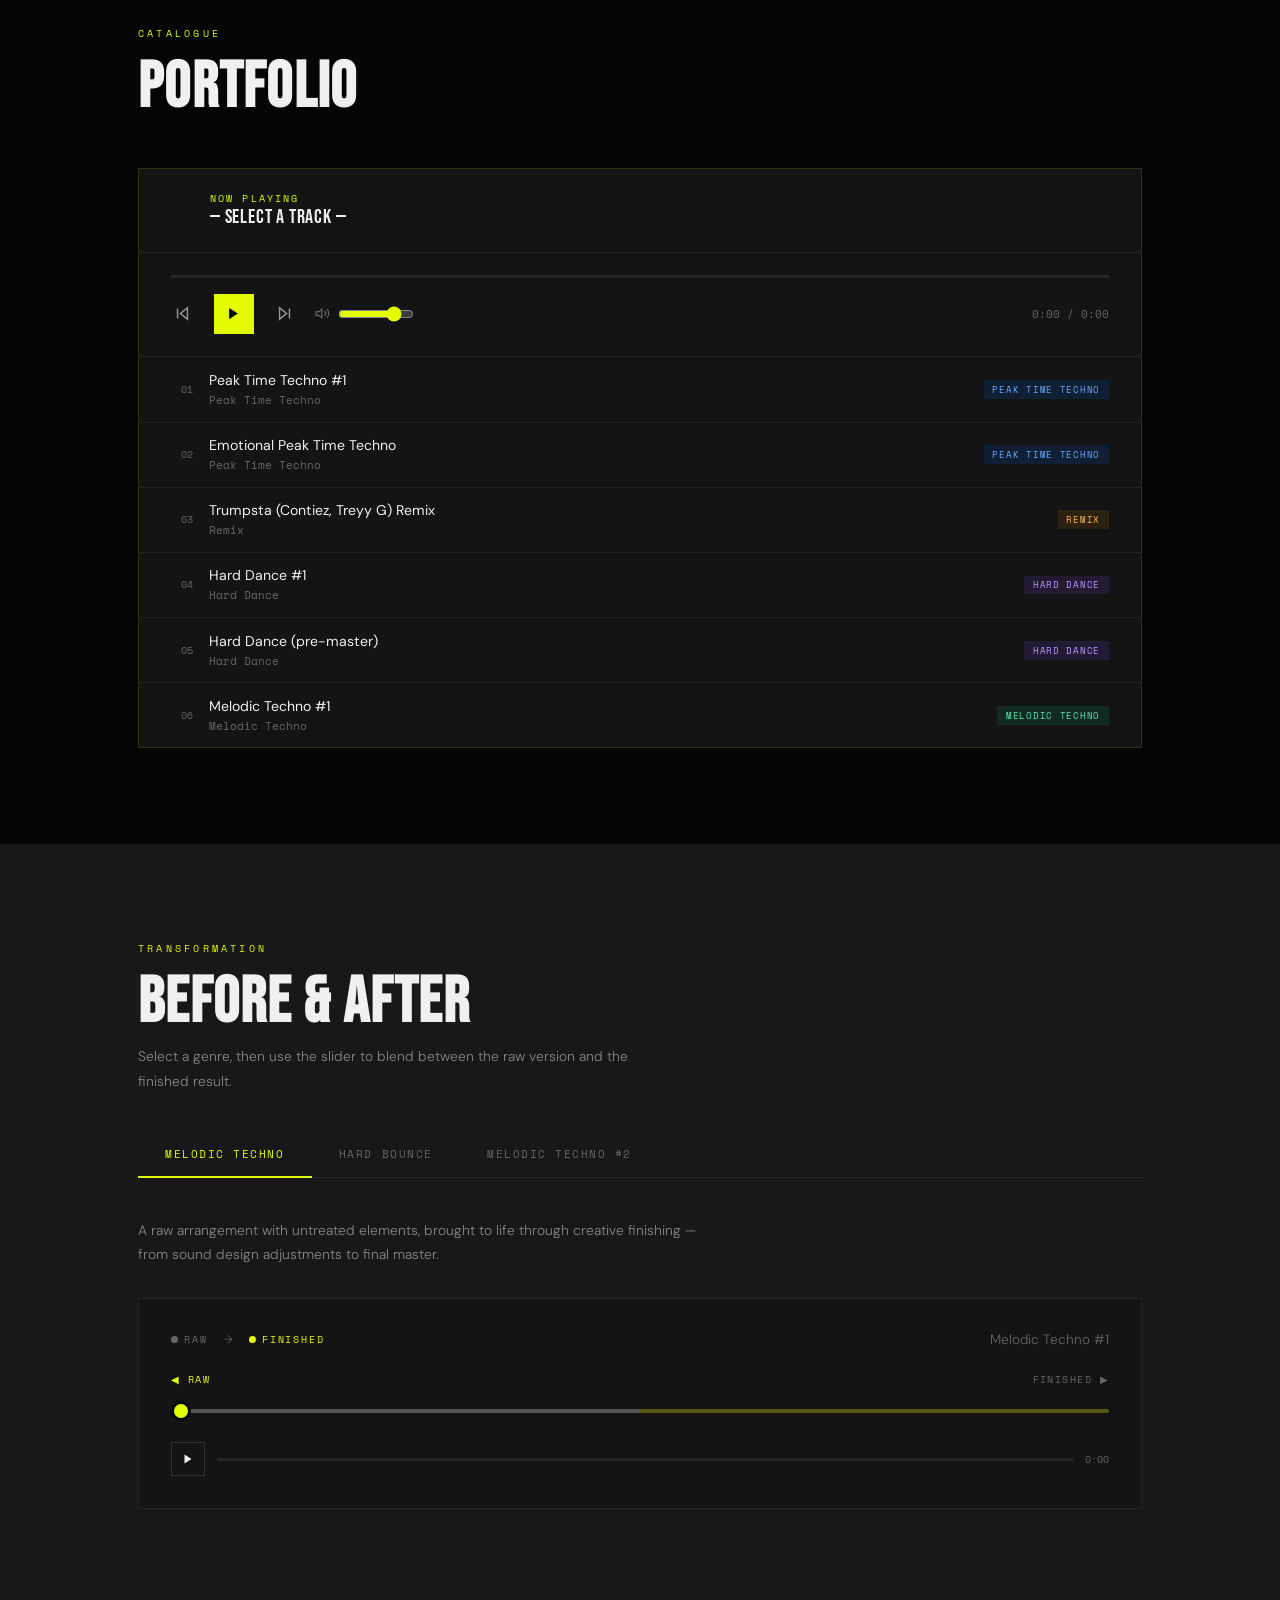
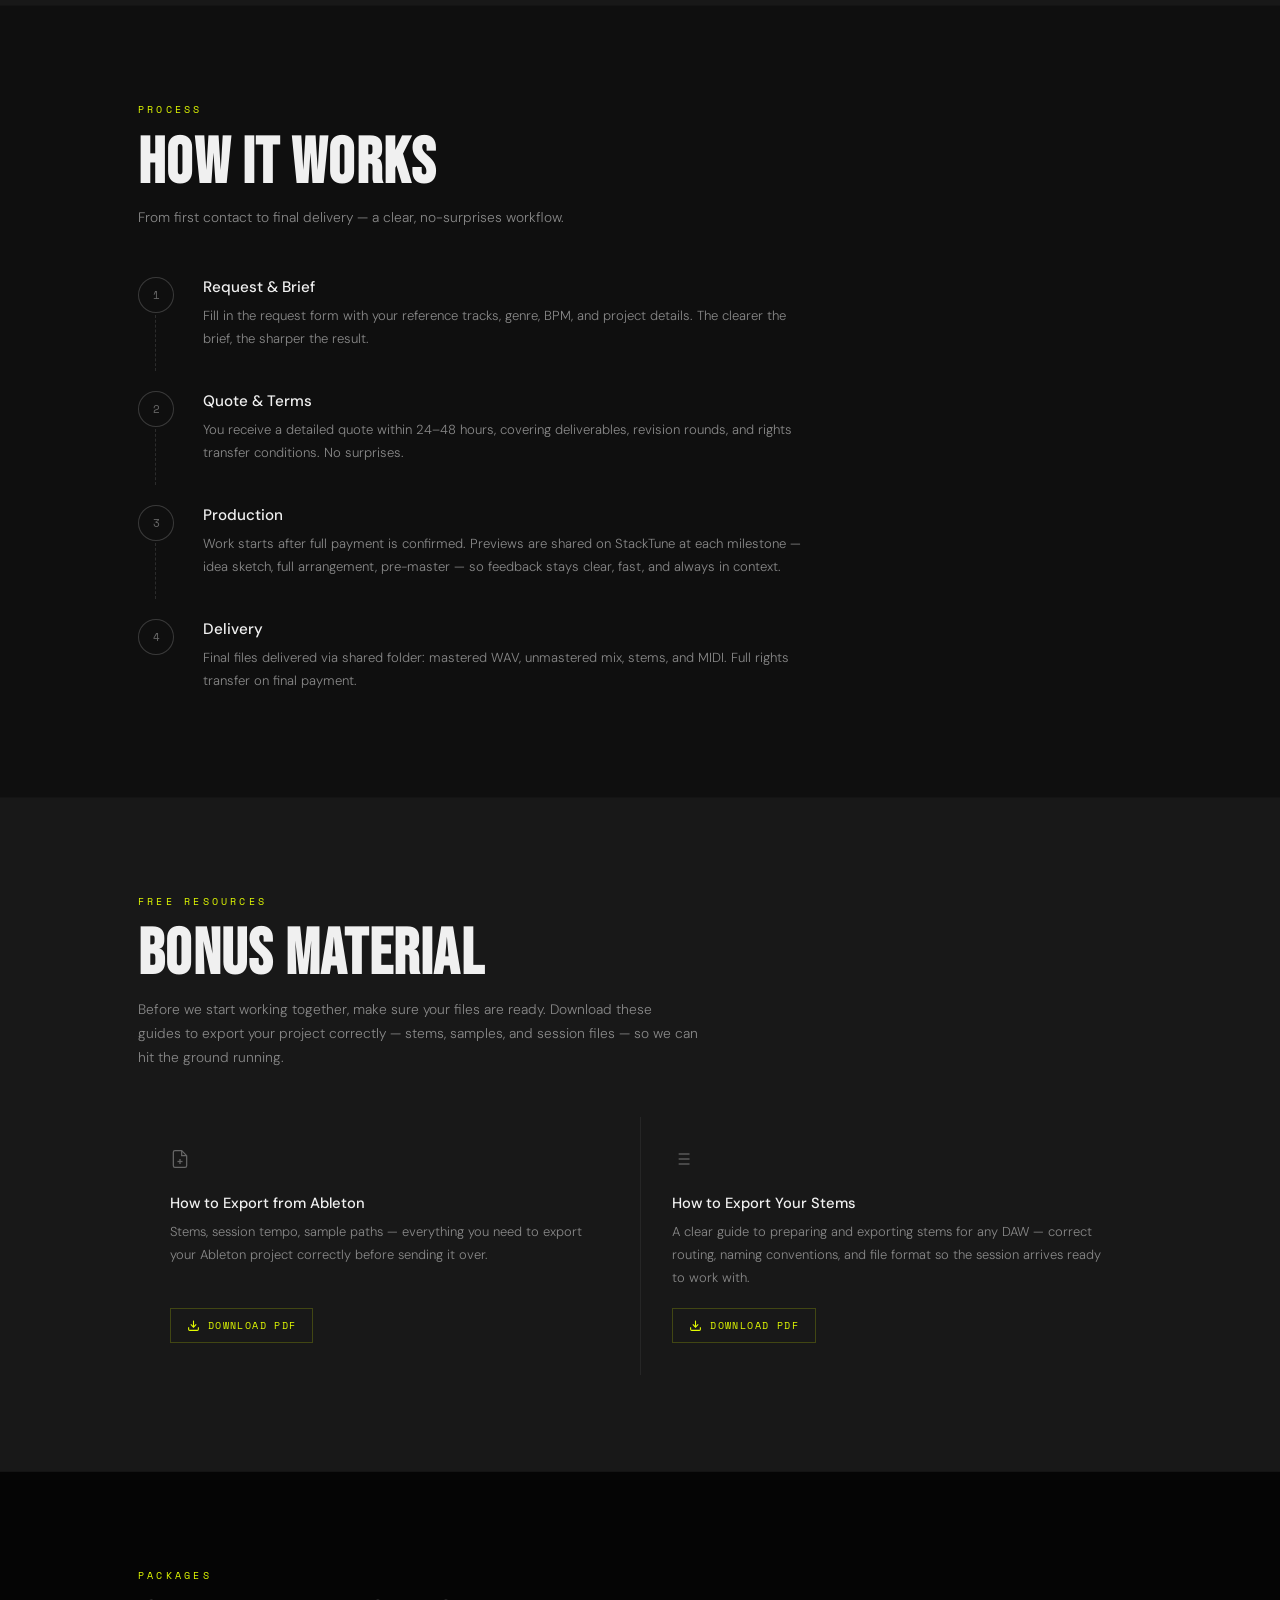
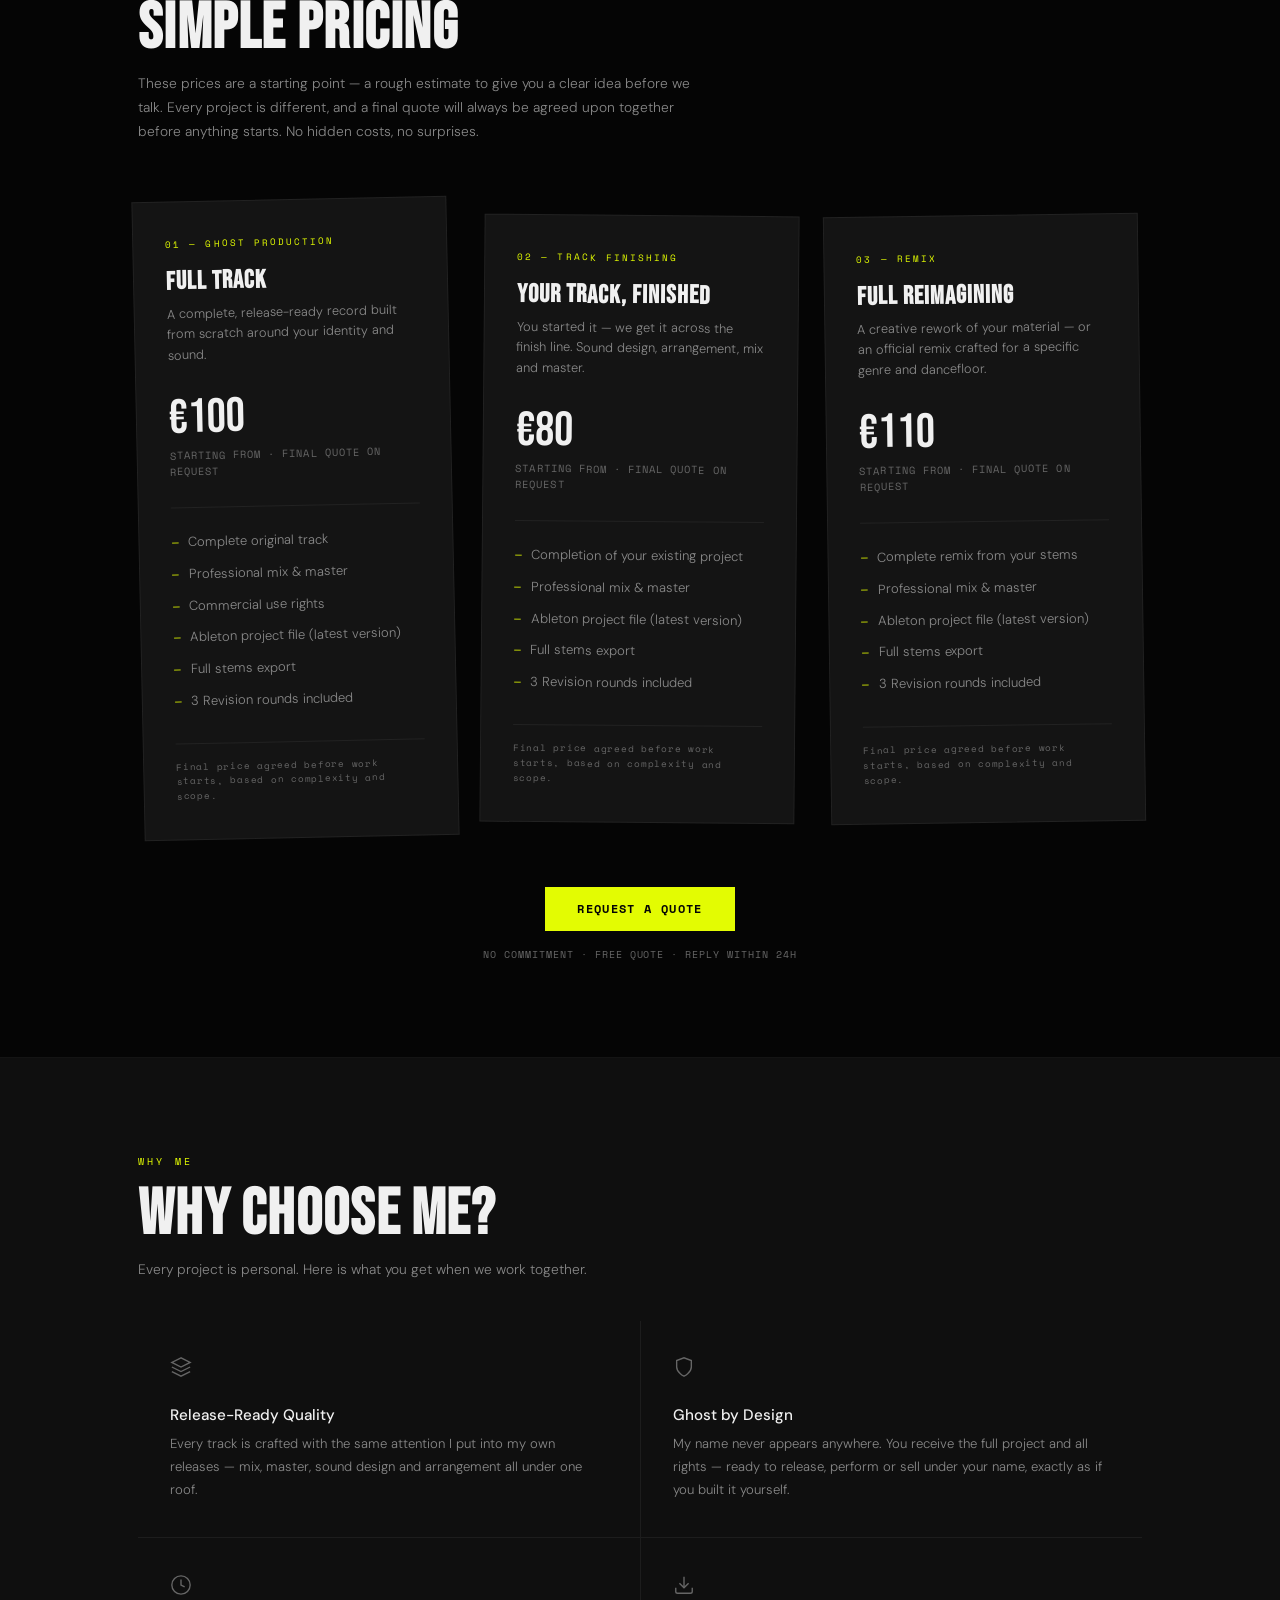
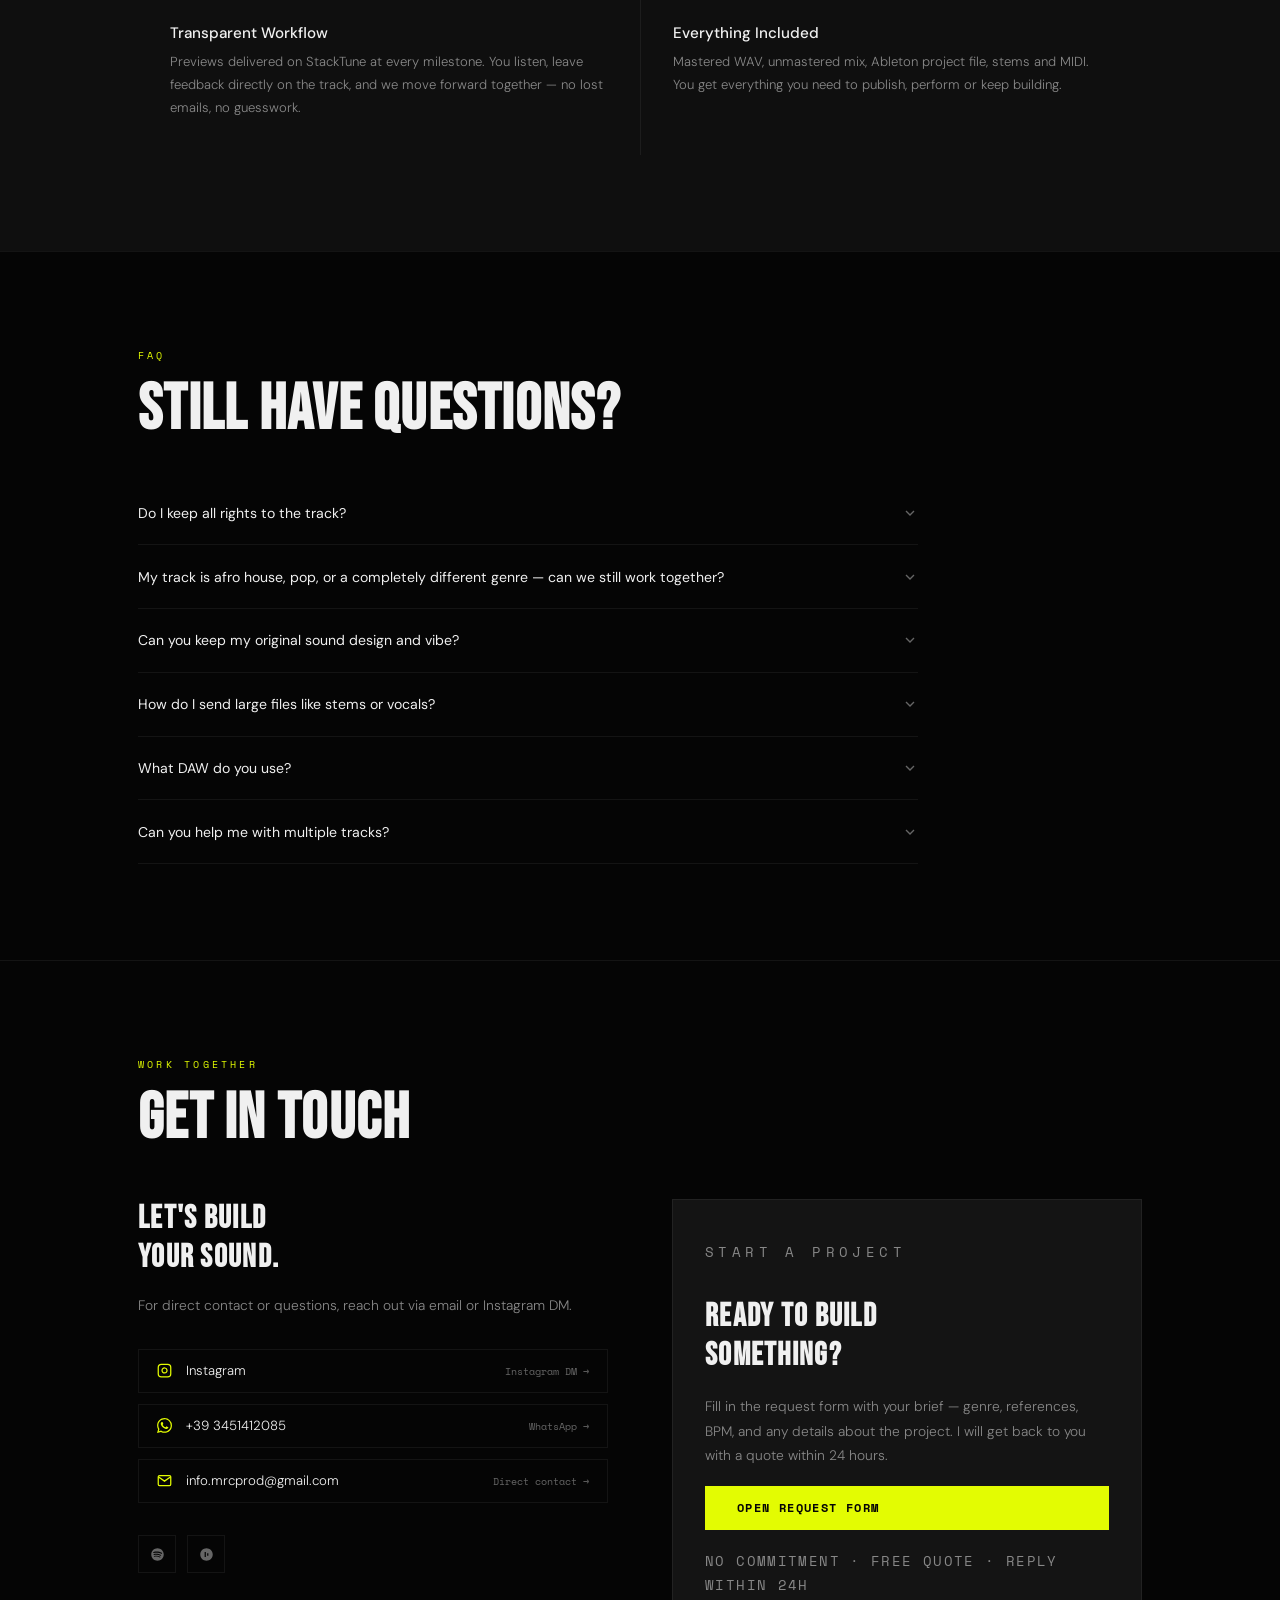
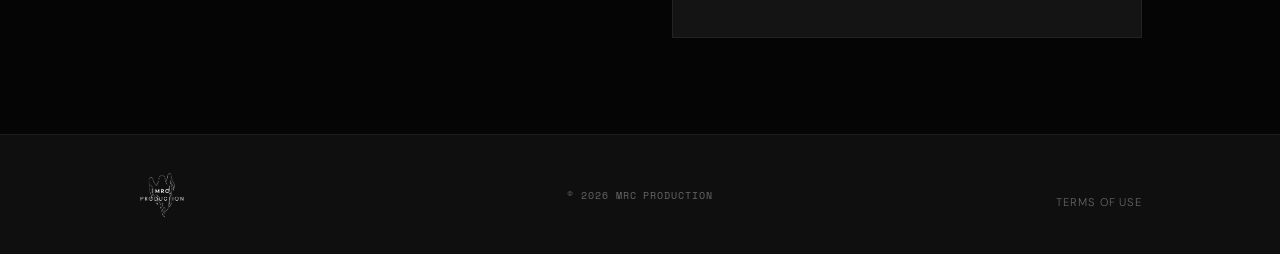
==== commit 5c5d61c3: "Bonus Material Section Bonus Material Section Column Update" ====
--- a/index.html
+++ b/index.html
@@ -309,31 +309,25 @@
 
       <div class="bonus-card reveal">
         <div class="bonus-icon">
-          <svg width="20" height="20" viewBox="0 0 24 24" fill="none" stroke="currentColor" stroke-width="1.5"><path d="M14 2H6a2 2 0 0 0-2 2v16a2 2 0 0 0 2 2h12a2 2 0 0 0 2-2V8z"/><polyline points="14 2 14 8 20 8"/><line x1="12" y1="18" x2="12" y2="12"/><line x1="9" y1="15" x2="15" y2="15"/></svg>
+          <svg width="20" height="20" viewBox="0 0 24 24" fill="none" stroke="currentColor" stroke-width="1.5">
+            <line x1="8" y1="6" x2="21" y2="6"/>
+            <line x1="8" y1="12" x2="21" y2="12"/>
+            <line x1="8" y1="18" x2="21" y2="18"/>
+            <line x1="3" y1="6" x2="3.01" y2="6"/>
+            <line x1="3" y1="12" x2="3.01" y2="12"/>
+            <line x1="3" y1="18" x2="3.01" y2="18"/>
+          </svg>
         </div>
         <div class="bonus-body">
-          <h3>How to Export from FL Studio</h3>
-          <p>A step-by-step guide to exporting stems and audio from FL Studio — including mixer tracks, tempo info, and file naming.</p>
-        </div>
-        <a href="pdf/export-fl-studio.pdf" target="_blank" class="bonus-dl" download>
+          <h3>How to Export Your Stems</h3>
+          <p>A clear guide to preparing and exporting stems for any DAW — correct routing, naming conventions, and file format so the session arrives ready to work with.</p>
+        </div>
+        <a href="pdf/export-stems.pdf" target="_blank" class="bonus-dl" download>
           <svg width="13" height="13" viewBox="0 0 24 24" fill="none" stroke="currentColor" stroke-width="2"><path d="M21 15v4a2 2 0 0 1-2 2H5a2 2 0 0 1-2-2v-4"/><polyline points="7 10 12 15 17 10"/><line x1="12" y1="15" x2="12" y2="3"/></svg>
           Download PDF
         </a>
       </div>
 
-      <div class="bonus-card reveal">
-        <div class="bonus-icon">
-          <svg width="20" height="20" viewBox="0 0 24 24" fill="none" stroke="currentColor" stroke-width="1.5"><path d="M14 2H6a2 2 0 0 0-2 2v16a2 2 0 0 0 2 2h12a2 2 0 0 0 2-2V8z"/><polyline points="14 2 14 8 20 8"/><line x1="12" y1="18" x2="12" y2="12"/><line x1="9" y1="15" x2="15" y2="15"/></svg>
-        </div>
-        <div class="bonus-body">
-          <h3>How to Export from Logic Pro</h3>
-          <p>Bounce settings, track freeze, and stem export in Logic Pro — so your files arrive clean, organised, and ready to work with.</p>
-        </div>
-        <a href="pdf/export-logic.pdf" target="_blank" class="bonus-dl" download>
-          <svg width="13" height="13" viewBox="0 0 24 24" fill="none" stroke="currentColor" stroke-width="2"><path d="M21 15v4a2 2 0 0 1-2 2H5a2 2 0 0 1-2-2v-4"/><polyline points="7 10 12 15 17 10"/><line x1="12" y1="15" x2="12" y2="3"/></svg>
-          Download PDF
-        </a>
-      </div>
 
     </div>
   </div>
--- a/css/style.css
+++ b/css/style.css
@@ -228,7 +228,7 @@
 /* BONUS MATERIAL */
 #bonus{background:var(--mid)}
 .bonus-intro{font-size:0.86rem;color:#888;line-height:1.75;max-width:560px;margin-top:0.6rem;margin-bottom:3rem}
-.bonus-grid{display:grid;grid-template-columns:repeat(3,1fr);gap:1px;background:var(--border)}
+.bonus-grid{display:grid;grid-template-columns:repeat(2,1fr);gap:1px;background:var(--border)}
 .bonus-card{background:var(--mid);padding:2rem 1.8rem;display:flex;flex-direction:column;gap:1.2rem;border-left:3px solid transparent;transition:border-color 0.2s,background 0.2s}
 .bonus-card:hover{border-left-color:var(--acid);background:#161616}
 .bonus-icon{color:var(--muted);transition:color 0.2s}
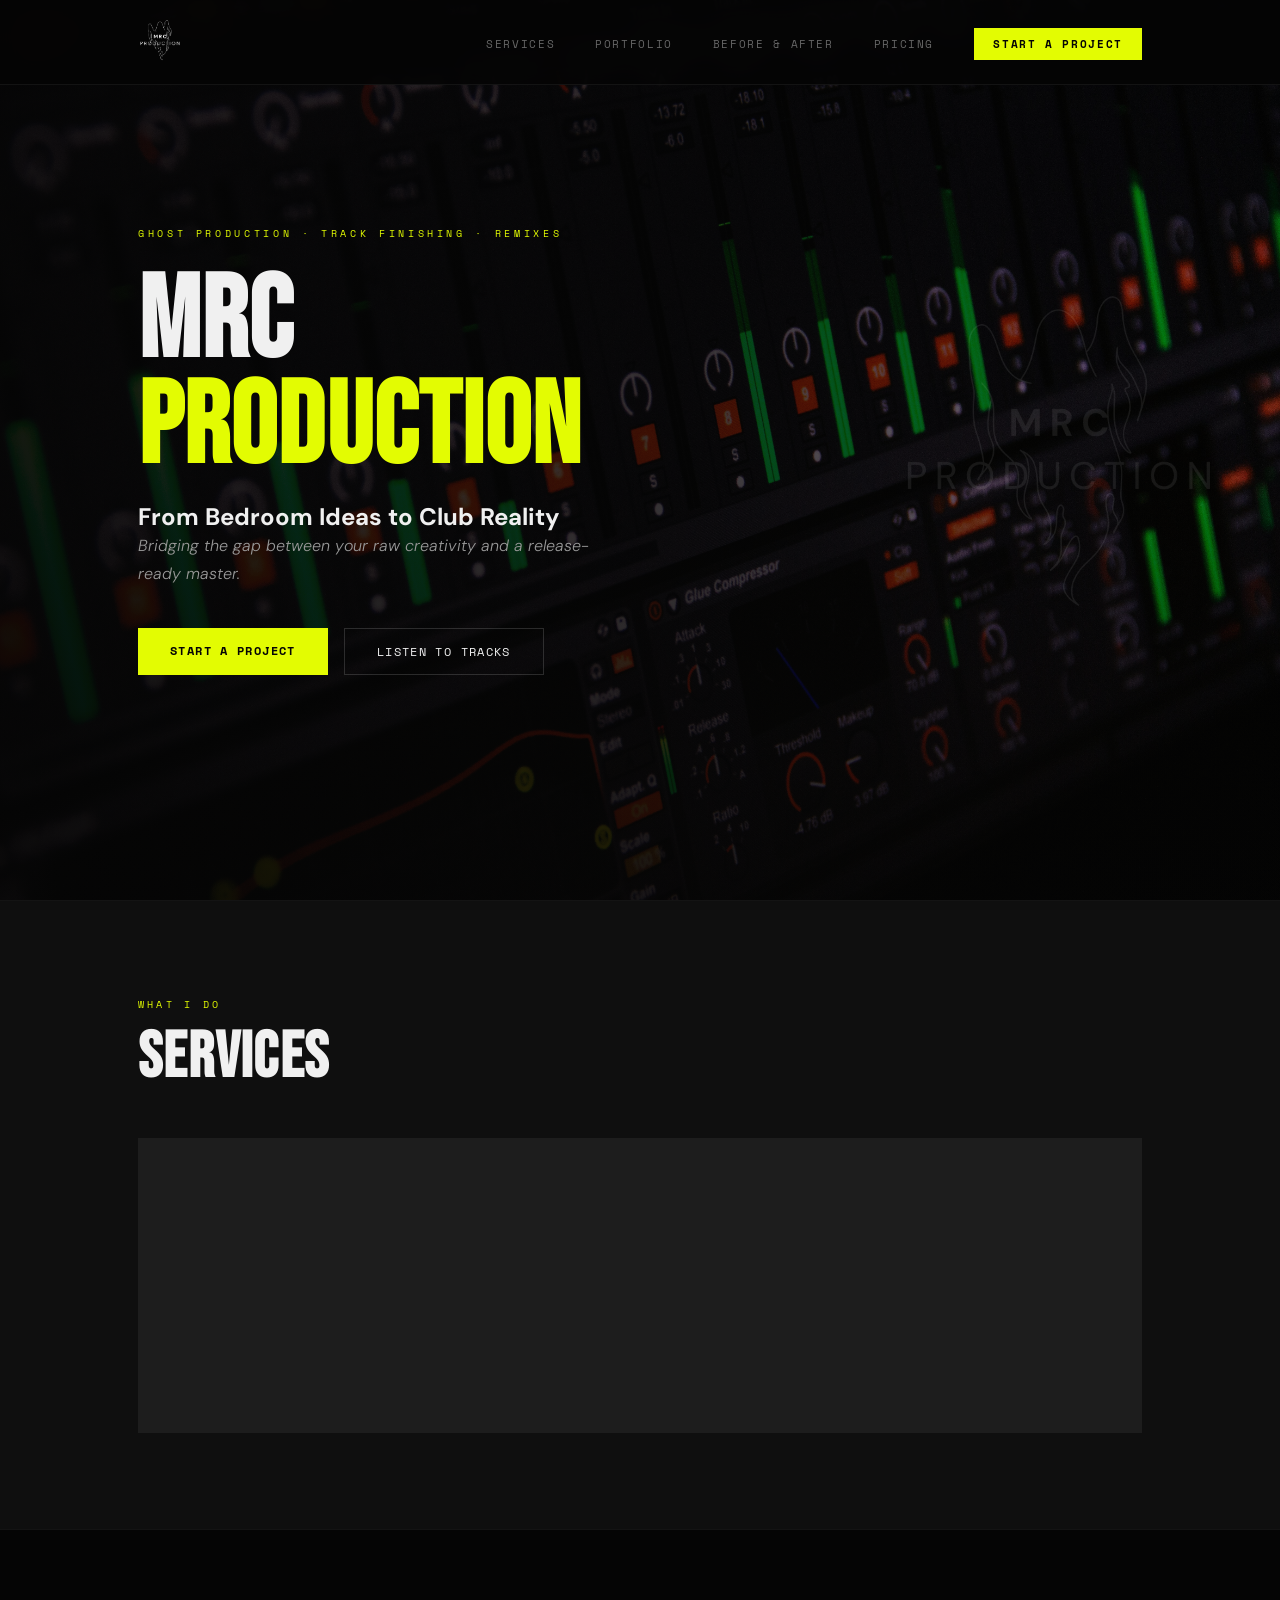
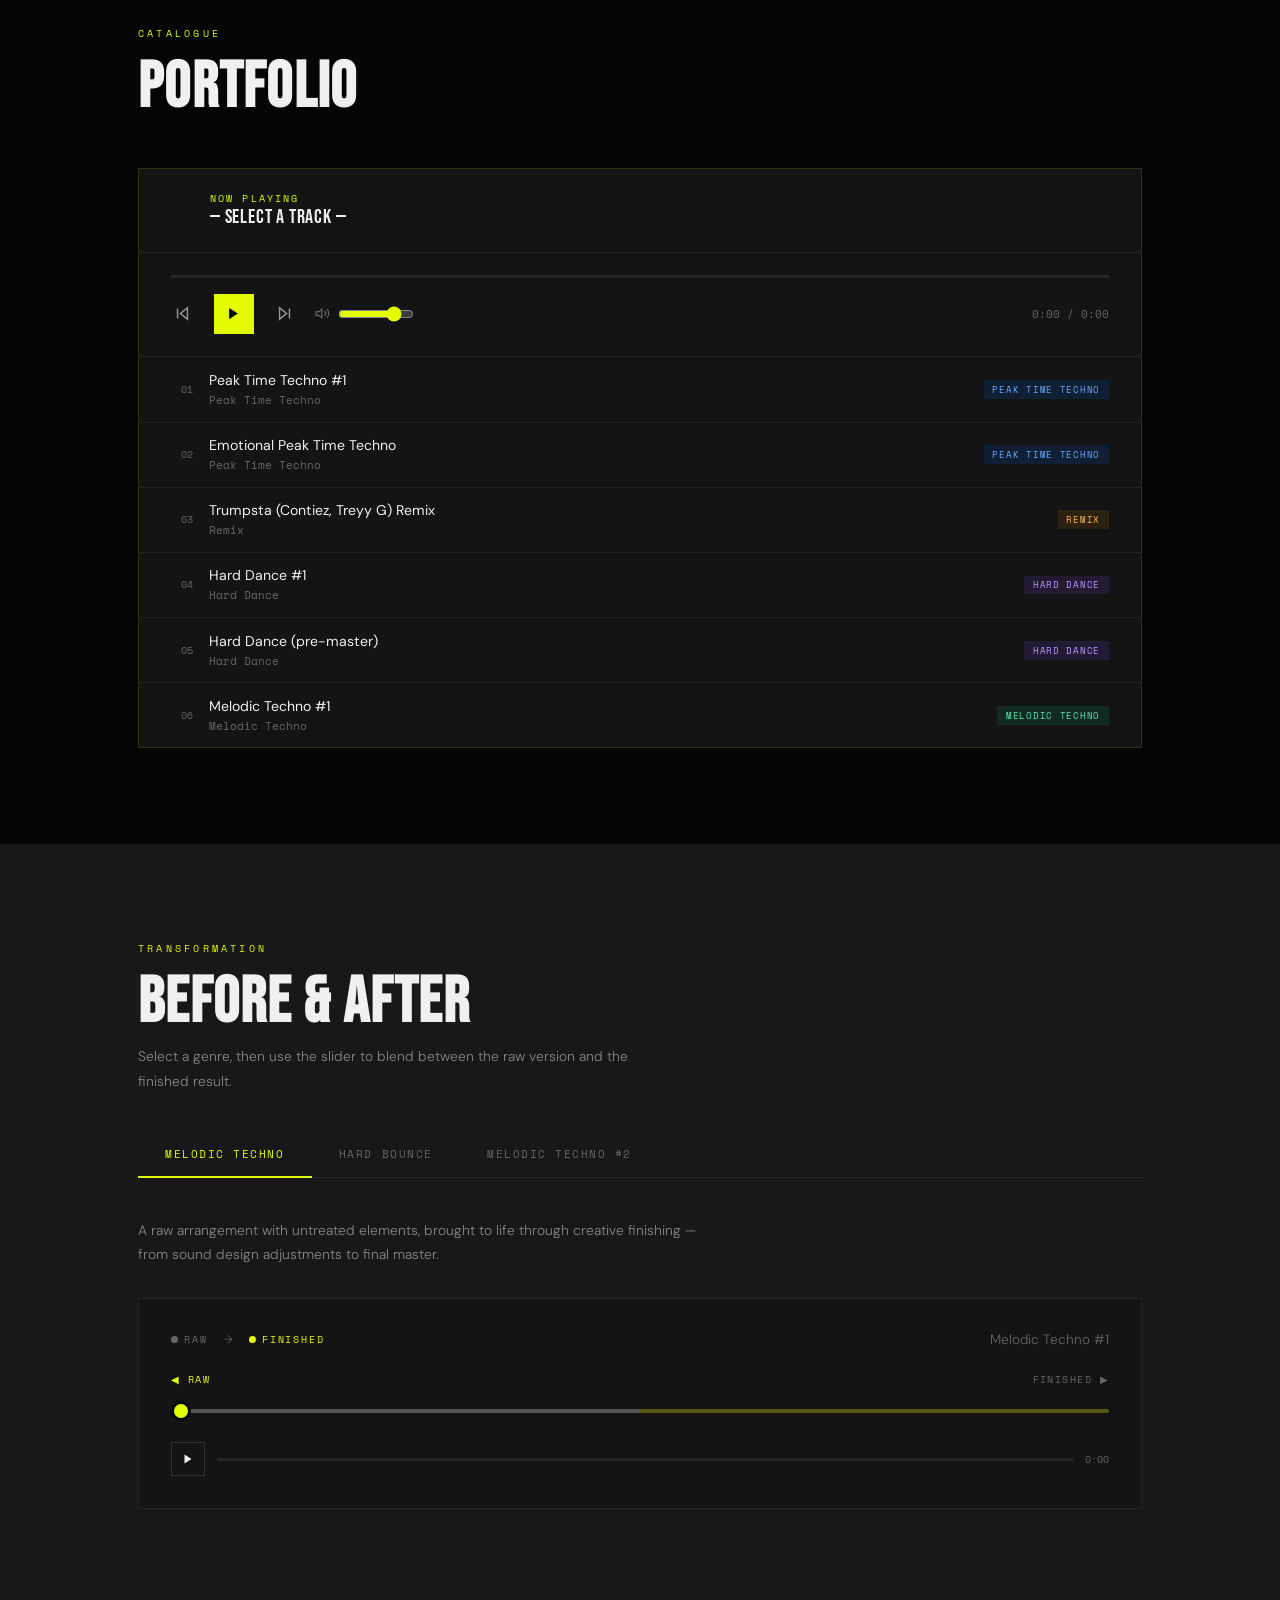
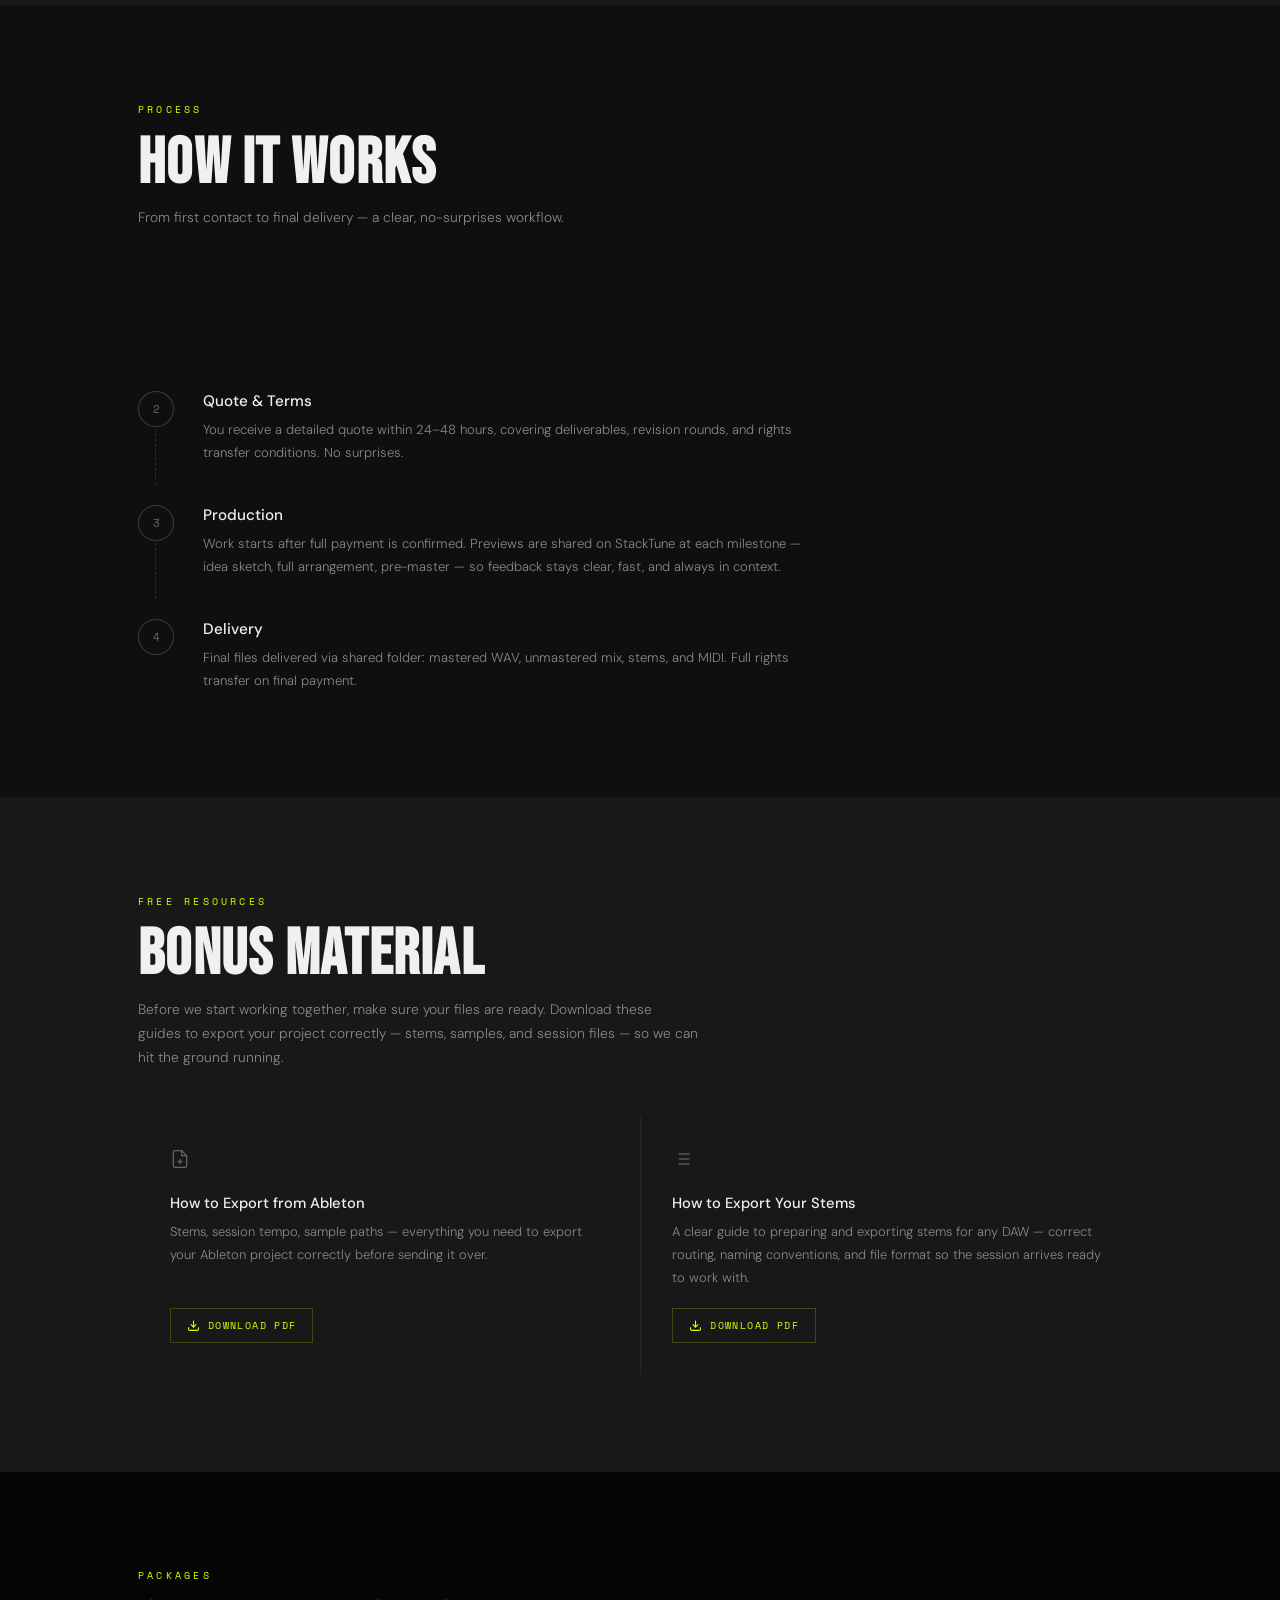
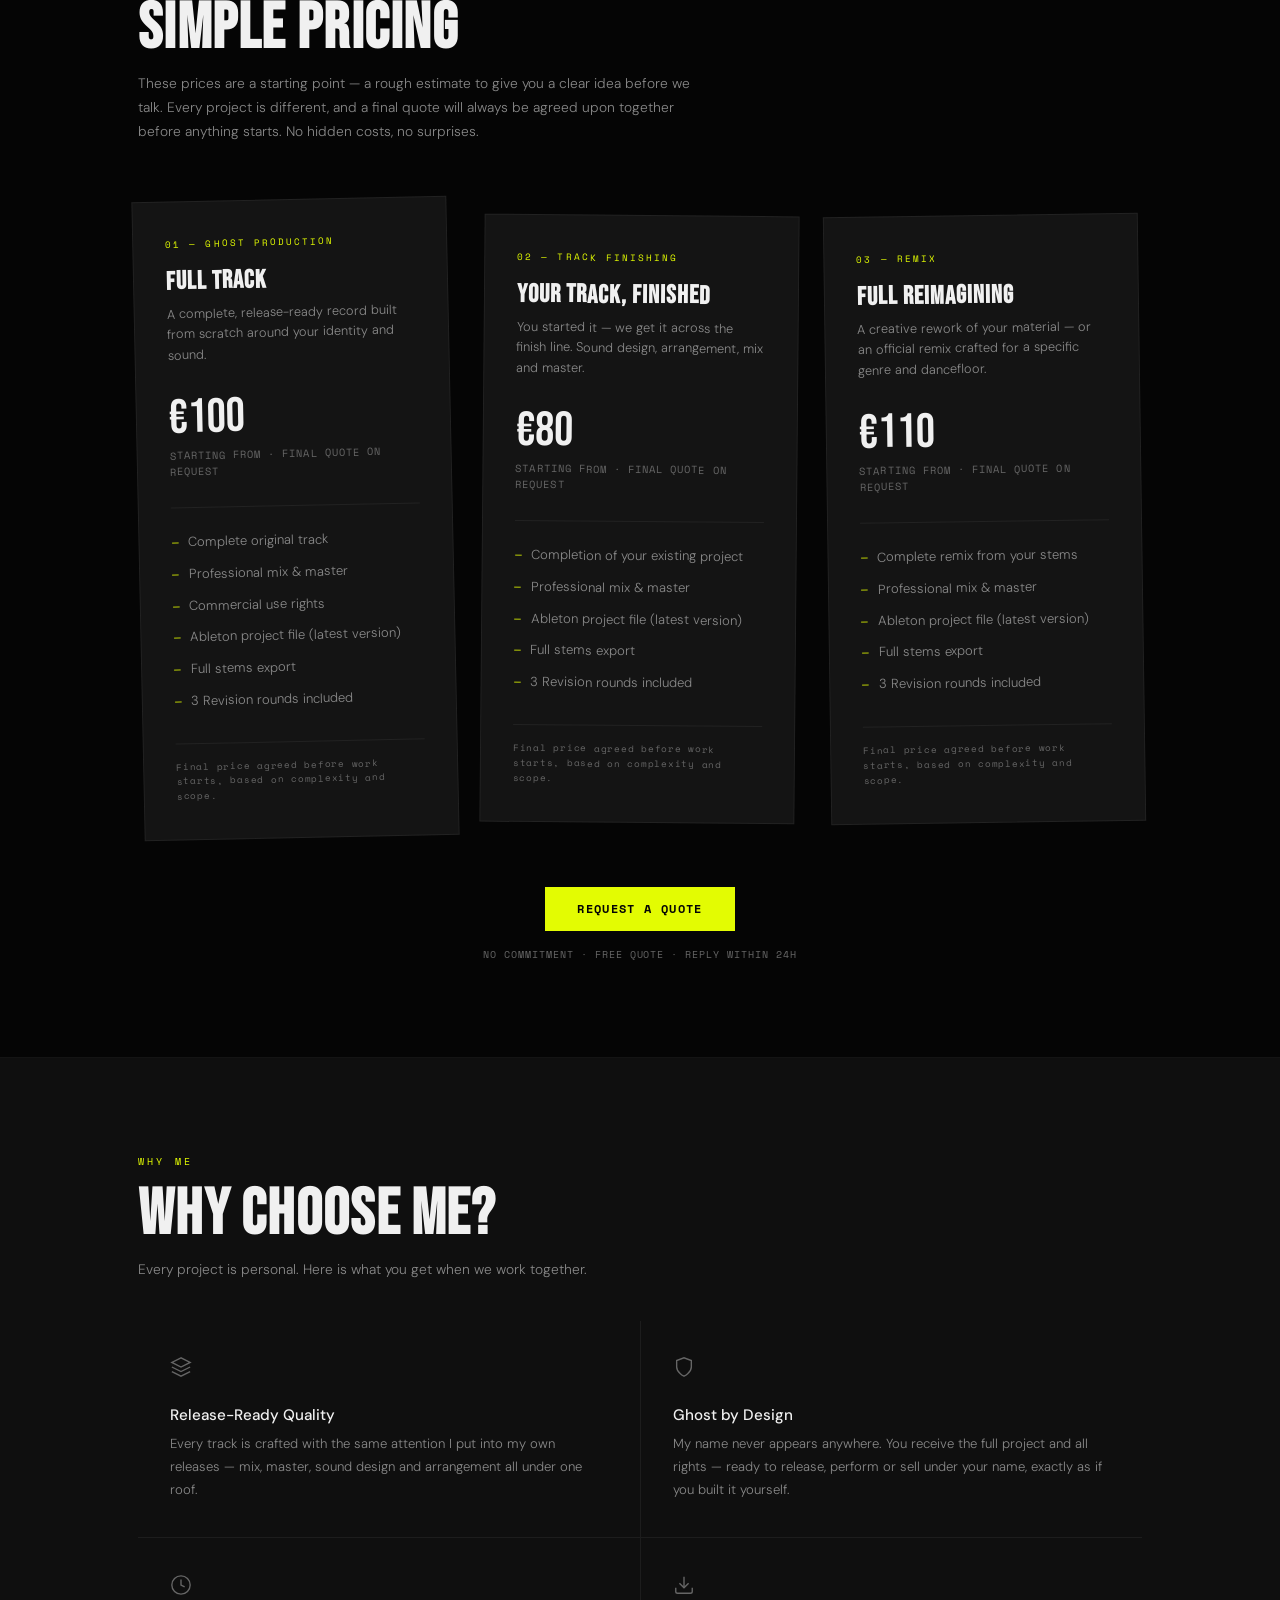
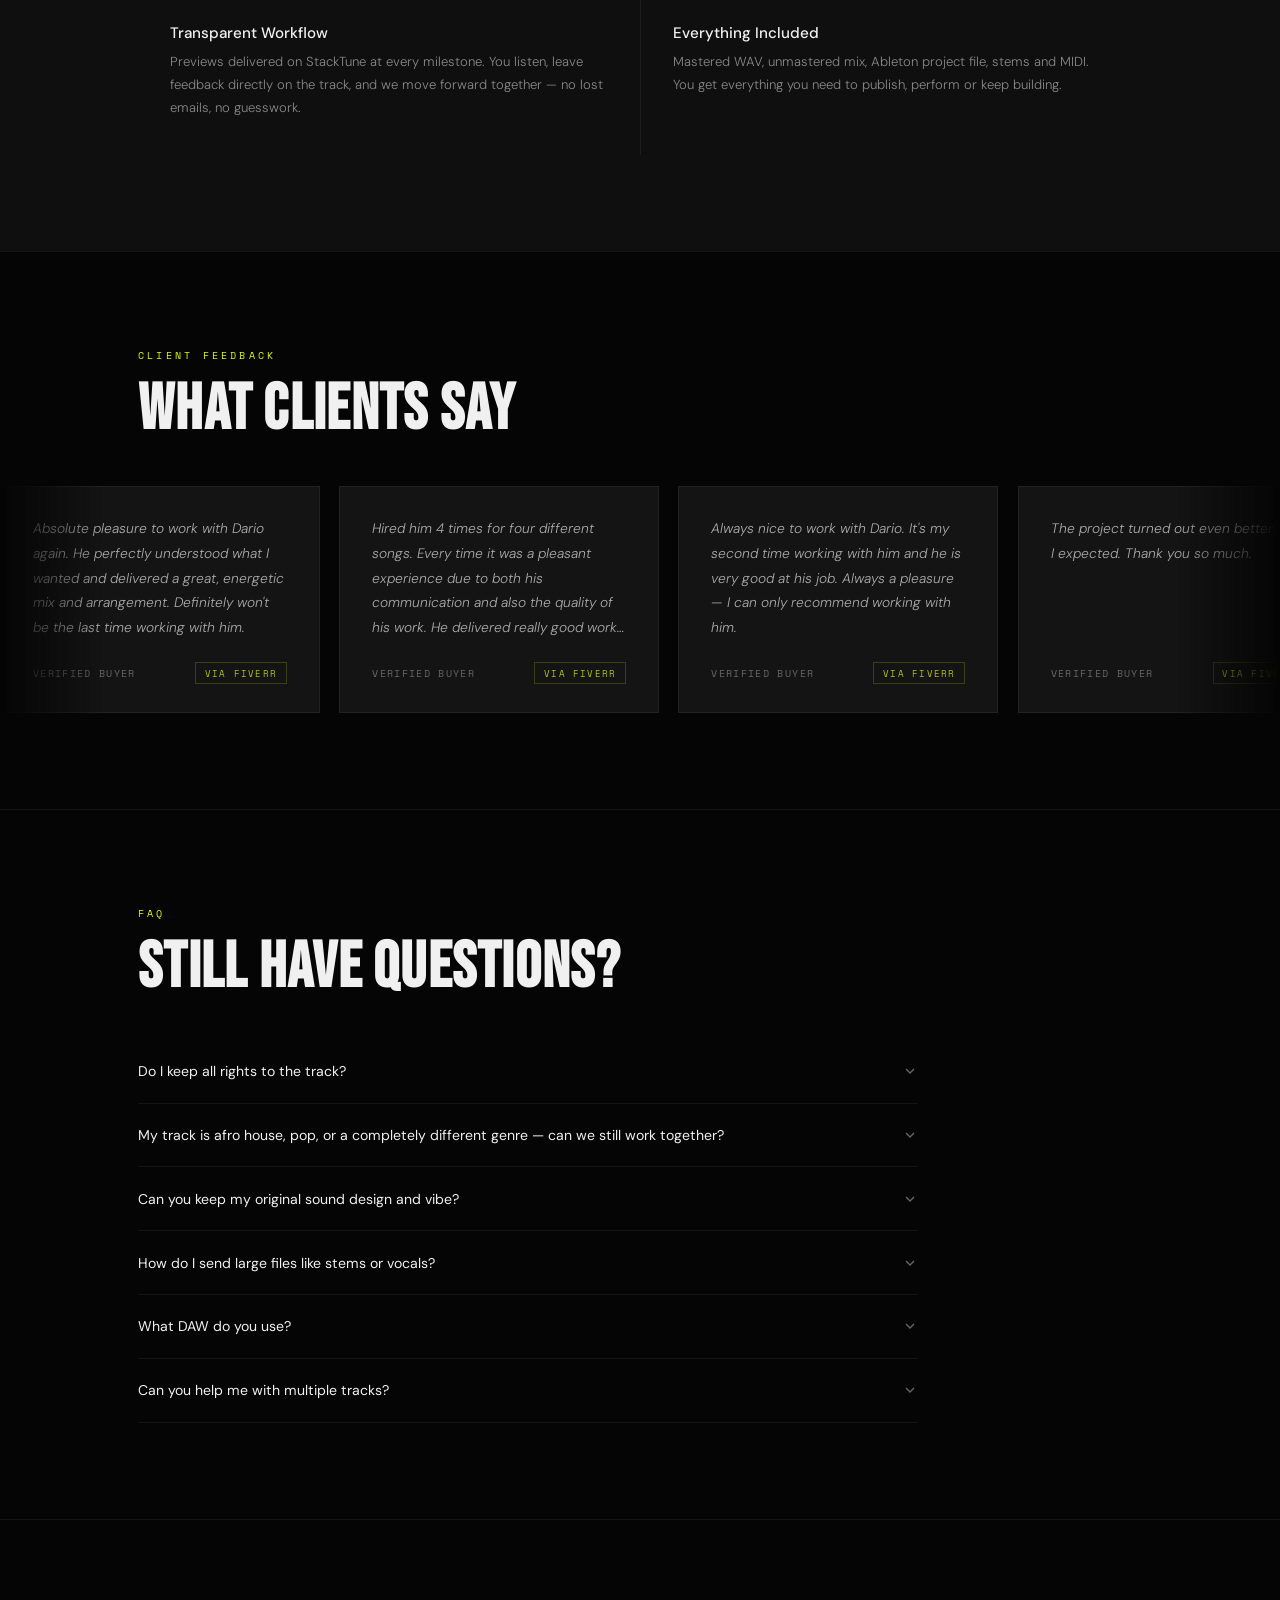
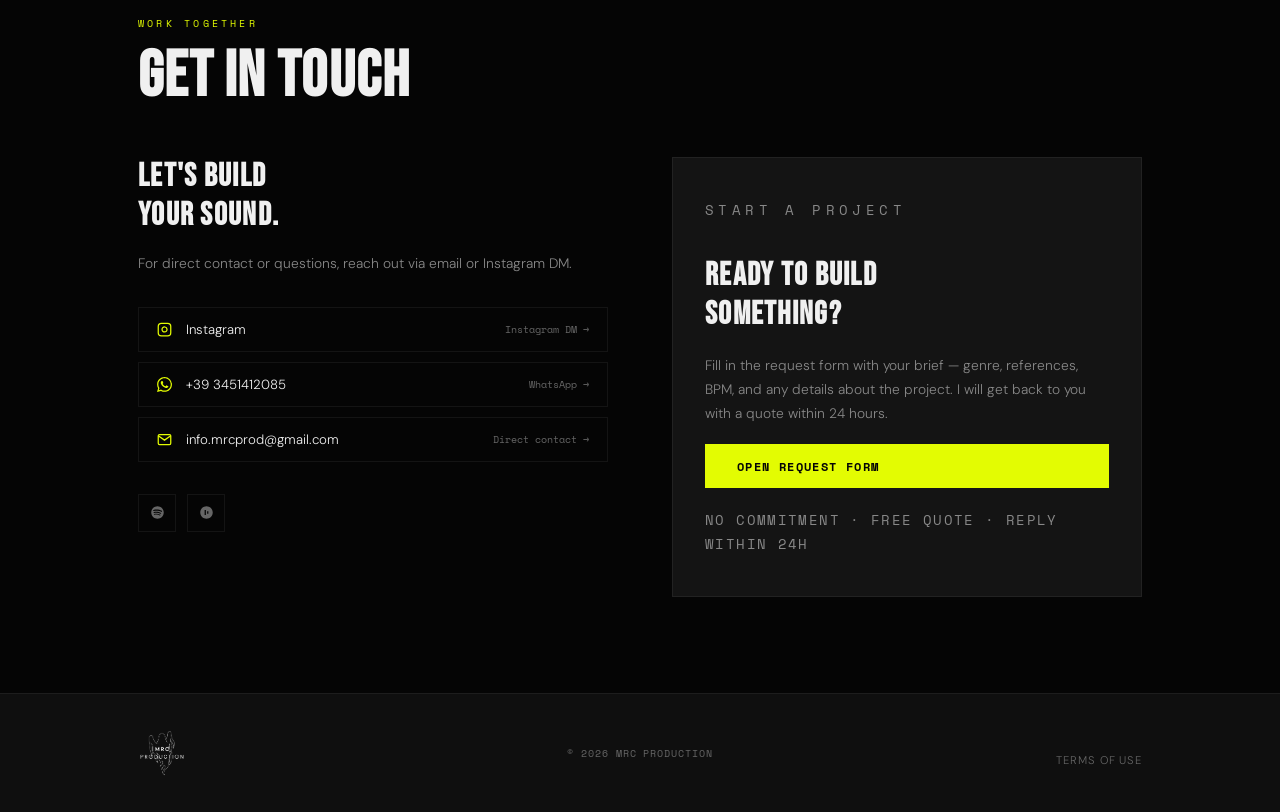
==== commit 9b9cde34: "New Review Section" ====
--- a/index.html
+++ b/index.html
@@ -469,6 +469,21 @@
         <p>Mastered WAV, unmastered mix, Ableton project file, stems and MIDI. You get everything you need to publish, perform or keep building.</p>
       </div>
 
+    </div>
+  </div>
+</section>
+
+<hr class="divider">
+
+<!-- REVIEWS -->
+<section id="reviews">
+  <div class="container">
+    <p class="s-tag">Client Feedback</p>
+    <h2 class="s-title">What Clients Say</h2>
+  </div>
+  <div class="reviews-marquee-outer">
+    <div class="reviews-track" id="reviews-track">
+      <!-- cards injected by JS -->
     </div>
   </div>
 </section>
--- a/css/style.css
+++ b/css/style.css
@@ -274,6 +274,100 @@
 .why-card:hover h3{color:var(--acid)}
 .why-card p{font-size:0.82rem;color:#888;line-height:1.75}
 
+/* =========================================
+   REVIEWS MARQUEE
+   ========================================= */
+#reviews{background:var(--black);overflow:hidden}
+#reviews .container{margin-bottom:2.8rem}
+
+.reviews-marquee-outer{
+  position:relative;
+  width:100%;
+  overflow:hidden;
+  /* fade edges */
+  -webkit-mask-image:linear-gradient(to right,transparent 0%,#000 8%,#000 92%,transparent 100%);
+  mask-image:linear-gradient(to right,transparent 0%,#000 8%,#000 92%,transparent 100%);
+}
+
+.reviews-track{
+  display:flex;
+  gap:1.2rem;
+  width:max-content;
+  animation:marquee-scroll 48s linear infinite;
+}
+
+/* pause on hover of any card */
+.reviews-track:has(.rev-card:hover){
+  animation-play-state:paused;
+}
+
+@keyframes marquee-scroll{
+  0%  {transform:translateX(0)}
+  100%{transform:translateX(-50%)}
+}
+
+.rev-card{
+  flex-shrink:0;
+  width:320px;
+  background:var(--card);
+  border:1px solid var(--border);
+  padding:1.8rem 2rem;
+  display:flex;
+  flex-direction:column;
+  gap:1.4rem;
+  transition:border-color 0.2s,background 0.2s;
+  cursor:default;
+}
+.rev-card:hover{
+  border-color:rgba(227,252,2,0.22);
+  background:#161616;
+}
+
+.rev-quote{
+  font-size:0.86rem;
+  color:#aaa;
+  line-height:1.8;
+  font-style:italic;
+  flex:1;
+  /* clamp long quotes to 5 lines for visual consistency */
+  display:-webkit-box;
+  -webkit-line-clamp:5;
+  -webkit-box-orient:vertical;
+  overflow:hidden;
+}
+
+.rev-meta{
+  display:flex;
+  align-items:center;
+  justify-content:space-between;
+  gap:0.8rem;
+}
+
+.rev-buyer{
+  font-family:'Space Mono',monospace;
+  font-size:0.6rem;
+  letter-spacing:0.14em;
+  text-transform:uppercase;
+  color:var(--muted);
+}
+
+.rev-badge{
+  font-family:'Space Mono',monospace;
+  font-size:0.55rem;
+  letter-spacing:0.14em;
+  text-transform:uppercase;
+  color:var(--acid);
+  border:1px solid rgba(227,252,2,0.25);
+  padding:0.2rem 0.55rem;
+  white-space:nowrap;
+  opacity:0.75;
+}
+
+/* reduce motion */
+@media(prefers-reduced-motion:reduce){
+  .reviews-track{animation:none}
+}
+
 /* FAQ */
 #faq{background:var(--black)}
 .faq-list{margin-top:2.5rem;max-width:780px}
